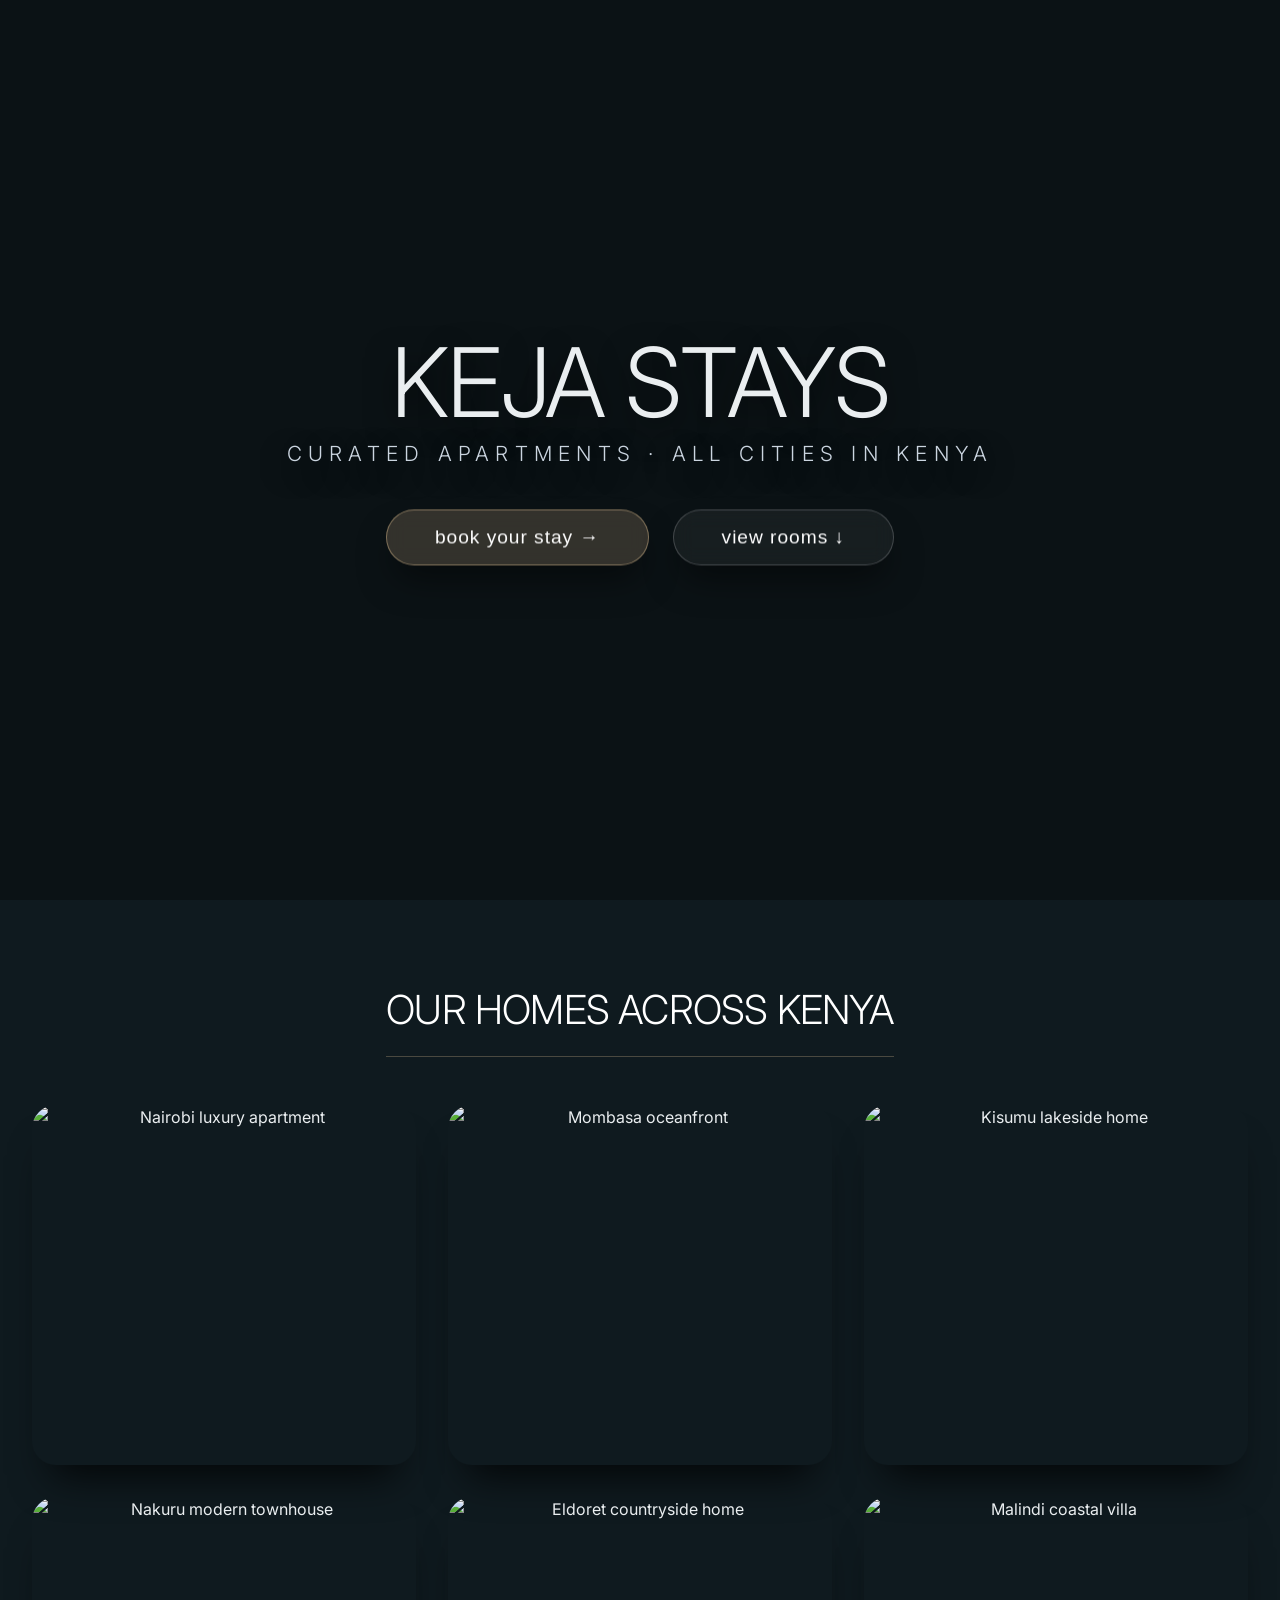
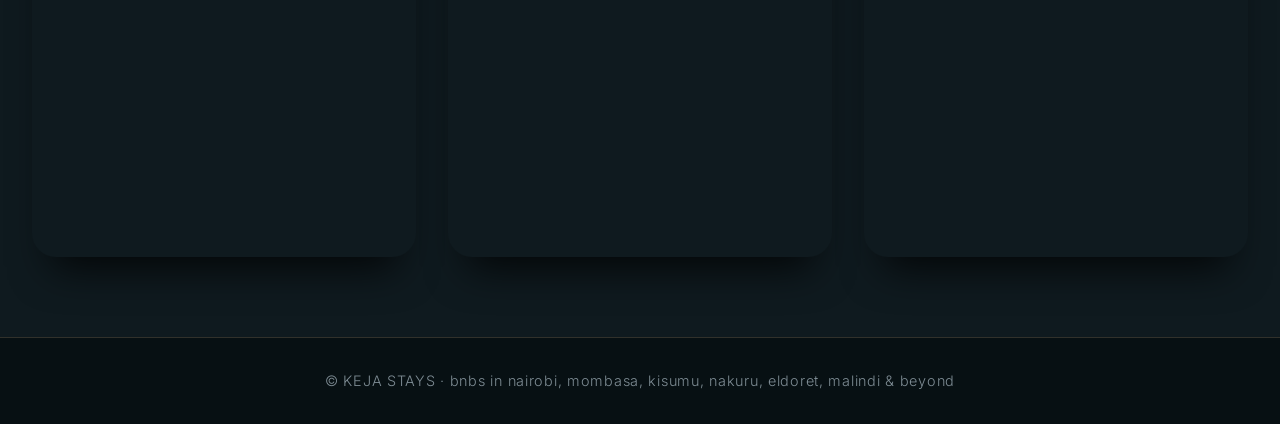
==== index.html @ f2104835 "Initial commit: KEJA STAYS website" ====
<!DOCTYPE html>
<html lang="en">
<head>
    <meta charset="UTF-8">
    <meta name="viewport" content="width=device-width, initial-scale=1.0">
    <title>KEJA STAYS · Kenya Airbnb collection</title>
    <!-- separate CSS file (linked) + inline 3D polish -->
    <link rel="stylesheet" href="styles.css">
    <!-- google fonts for that classy touch -->
    <link rel="preconnect" href="https://fonts.googleapis.com">
    <link rel="preconnect" href="https://fonts.gstatic.com" crossorigin>
    <link href="https://fonts.googleapis.com/css2?family=Inter:opsz,wght@14..32,300;14..32,400;14..32,500;14..32,600&display=swap" rel="stylesheet">
    <!-- tiny 3d library -->
    <script src="https://cdnjs.cloudflare.com/ajax/libs/three.js/r128/three.min.js"></script>
</head>
<body>
    <!-- 3d background canvas -->
    <div class="hero-3d-wrap">
        <canvas id="bgCanvas"></canvas>
        <div class="hero-content">
            <h1 class="hero-title">KEJA STAYS</h1>
            <p class="hero-sub">curated apartments · all cities in kenya</p>
            <div class="hero-buttons">
                <button class="cta-button" id="openBookingBtn">book your stay →</button>
                <button class="cta-button secondary" id="viewRoomsBtn">view rooms ↓</button>
            </div>
        </div>
    </div>

    <!-- classy gallery with 3d hover effect -->
    <section class="gallery-section" id="gallery-section">
        <h2 class="section-title">our homes across kenya</h2>
        <div class="gallery-grid">
            <!-- nairobi card - unique apartment -->
            <div class="gallery-card" data-city="nairobi" data-page="nairobi">
                <div class="card-inner">
                    <img src="https://images.unsplash.com/photo-1545324418-cc1a3fa10c00?w=800&auto=format&fit=crop" alt="Nairobi luxury apartment" loading="lazy">
                    <div class="card-caption">
                        <h3>nairobi · kilimani</h3>
                        <p>The翡翠 Residence • smart wifi • 24/7 security</p>
                        <span class="view-indicator">click to view all photos →</span>
                    </div>
                </div>
            </div>
            <!-- mombasa card - unique beach apartment -->
            <div class="gallery-card" data-city="mombasa" data-page="mombasa">
                <div class="card-inner">
                    <img src="https://images.unsplash.com/photo-1578683010236-d716f9a3f461?w=800&auto=format&fit=crop" alt="Mombasa oceanfront" loading="lazy">
                    <div class="card-caption">
                        <h3>mombasa · nyali</h3>
                        <p>Bahari Villa • ocean view • modern kitchen</p>
                        <span class="view-indicator">click to view all photos →</span>
                    </div>
                </div>
            </div>
            <!-- kisumu card - unique lakeside -->
            <div class="gallery-card" data-city="kisumu" data-page="kisumu">
                <div class="card-inner">
                    <img src="https://images.unsplash.com/photo-1560185007-c5ca9d2c014d?w=800&auto=format&fit=crop" alt="Kisumu lakeside home" loading="lazy">
                    <div class="card-caption">
                        <h3>kisumu · milimani</h3>
                        <p>Dunga House • lake breeze • minimalist</p>
                        <span class="view-indicator">click to view all photos →</span>
                    </div>
                </div>
            </div>
            <!-- nakuru card - unique photo -->
            <div class="gallery-card" data-city="nakuru" data-page="nakuru">
                <div class="card-inner">
                    <img src="https://images.unsplash.com/photo-1560184897-ae75f418493e?w=800&auto=format&fit=crop" alt="Nakuru modern townhouse" loading="lazy">
                    <div class="card-caption">
                        <h3>nakuru · section 58</h3>
                        <p>The Flamingo Suite • spa bathroom • high speed wifi</p>
                        <span class="view-indicator">click to view all photos →</span>
                    </div>
                </div>
            </div>
            <!-- eldoret card - unique highlands home -->
            <div class="gallery-card" data-city="eldoret" data-page="eldoret">
                <div class="card-inner">
                    <img src="https://images.unsplash.com/photo-1600607687939-ce8a6c25118c?w=800&auto=format&fit=crop" alt="Eldoret countryside home" loading="lazy">
                    <div class="card-caption">
                        <h3>eldoret · kapsoya</h3>
                        <p>The Highlands Retreat • plush living • smart security</p>
                        <span class="view-indicator">click to view all photos →</span>
                    </div>
                </div>
            </div>
            <!-- malindi card - unique coastal villa -->
            <div class="gallery-card" data-city="malindi" data-page="malindi">
                <div class="card-inner">
                    <img src="https://images.unsplash.com/photo-1582719478250-c89cae4dc85b?w=800&auto=format&fit=crop" alt="Malindi coastal villa" loading="lazy">
                    <div class="card-caption">
                        <h3>malindi · watamu</h3>
                        <p>Jua Cottage • open kitchen • wifi & backup</p>
                        <span class="view-indicator">click to view all photos →</span>
                    </div>
                </div>
            </div>
        </div>
    </section>

    <!-- floating booking modal with WhatsApp field and Formspree -->
    <div class="modal-overlay" id="bookingModal">
        <div class="modal-container">
            <button class="modal-close" id="closeModal">&times;</button>
            <h2 class="modal-title">book with KEJA STAYS</h2>
            <form id="bookingForm" class="booking-form" action="https://formspree.io/f/xdaljjwg" method="POST">
                <div class="form-row">
                    <input type="text" name="fullName" id="fullName" placeholder="full name" required>
                </div>
                <div class="form-row">
                    <input type="text" name="fromTown" id="fromTown" placeholder="where from? (city/country)" required>
                </div>
                <div class="form-row">
                    <input type="text" name="stayCity" id="stayCity" placeholder="where in kenya? (e.g. nairobi, mombasa...)" required>
                </div>
                <div class="form-row">
                    <select name="bedrooms" id="bedrooms" required>
                        <option value="" disabled selected>bedrooms needed</option>
                        <option value="1">1 bedroom</option>
                        <option value="2">2 bedrooms</option>
                        <option value="3">3 bedrooms</option>
                        <option value="4">4 bedrooms</option>
                        <option value="5">5+ bedrooms</option>
                    </select>
                </div>
                <div class="form-row">
                    <input type="tel" name="whatsapp" id="whatsapp" placeholder="whatsapp number (with country code)" required>
                </div>
                <div class="form-row">
                    <button type="submit" class="submit-btn">request to book</button>
                </div>
                <p class="form-footnote">📡 wifi included • top security • all cities</p>
                <p class="form-footnote">✓ we'll contact you soon via WhatsApp or email</p>
            </form>
        </div>
    </div>

    <!-- small footer note -->
    <footer class="site-footer">
        <p>© KEJA STAYS · bnbs in nairobi, mombasa, kisumu, nakuru, eldoret, malindi & beyond</p>
    </footer>

    <script>
        // three.js subtle 3d grid + floating particles
        const scene = new THREE.Scene();
        const camera = new THREE.PerspectiveCamera(75, window.innerWidth / window.innerHeight, 0.1, 1000);
        const renderer = new THREE.WebGLRenderer({ canvas: document.getElementById('bgCanvas'), alpha: true });
        renderer.setSize(window.innerWidth, window.innerHeight);
        renderer.setPixelRatio(window.devicePixelRatio);

        // subtle floating particles
        const particlesGeometry = new THREE.BufferGeometry();
        const particlesCount = 600;
        const posArray = new Float32Array(particlesCount * 3);
        for(let i = 0; i < particlesCount * 3; i += 3) {
            posArray[i] = (Math.random() - 0.5) * 20;
            posArray[i+1] = (Math.random() - 0.5) * 20;
            posArray[i+2] = (Math.random() - 0.5) * 20;
        }
        particlesGeometry.setAttribute('position', new THREE.BufferAttribute(posArray, 3));
        const particlesMaterial = new THREE.PointsMaterial({ size: 0.03, color: 0xffffff, transparent: true, opacity: 0.5 });
        const particlesMesh = new THREE.Points(particlesGeometry, particlesMaterial);
        scene.add(particlesMesh);

        // wireframe cubes for depth
        const cubeGeo = new THREE.BoxGeometry(2, 2, 2);
        const cubeMat = new THREE.MeshStandardMaterial({ color: 0x3a5f6d, wireframe: true, transparent: true, opacity: 0.2 });
        const cube = new THREE.Mesh(cubeGeo, cubeMat);
        scene.add(cube);

        const cube2Geo = new THREE.BoxGeometry(3, 3, 3);
        const cube2Mat = new THREE.MeshStandardMaterial({ color: 0xbfa37e, wireframe: true, transparent: true, opacity: 0.15 });
        const cube2 = new THREE.Mesh(cube2Geo, cube2Mat);
        cube2.position.x = 1.5;
        cube2.position.y = -0.5;
        scene.add(cube2);

        const ambientLight = new THREE.AmbientLight(0x404060);
        scene.add(ambientLight);
        const pointLight = new THREE.PointLight(0xffffff, 0.8);
        pointLight.position.set(5, 5, 5);
        scene.add(pointLight);

        camera.position.z = 6;
        camera.position.y = 1;

        function animate() {
            requestAnimationFrame(animate);
            particlesMesh.rotation.y += 0.0002;
            particlesMesh.rotation.x += 0.0001;
            cube.rotation.x += 0.001;
            cube.rotation.y += 0.002;
            cube2.rotation.y += 0.001;
            cube2.rotation.z += 0.001;
            renderer.render(scene, camera);
        }
        animate();

        window.addEventListener('resize', () => {
            camera.aspect = window.innerWidth / window.innerHeight;
            camera.updateProjectionMatrix();
            renderer.setSize(window.innerWidth, window.innerHeight);
        });

        // modal logic
        const modal = document.getElementById('bookingModal');
        const openBtn = document.getElementById('openBookingBtn');
        const closeBtn = document.getElementById('closeModal');

        openBtn.addEventListener('click', () => {
            modal.classList.add('active');
        });

        closeBtn.addEventListener('click', () => {
            modal.classList.remove('active');
        });

        window.addEventListener('click', (e) => {
            if (e.target === modal) {
                modal.classList.remove('active');
            }
        });

        // scroll to gallery when "view rooms" clicked
        document.getElementById('viewRoomsBtn').addEventListener('click', () => {
            document.getElementById('gallery-section').scrollIntoView({ behavior: 'smooth' });
        });

        // form submission with Formspree
        const form = document.getElementById('bookingForm');
        form.addEventListener('submit', async (e) => {
            e.preventDefault();
            
            const formData = new FormData(form);
            const data = Object.fromEntries(formData.entries());
            
            // Show loading state
            const submitBtn = form.querySelector('.submit-btn');
            const originalText = submitBtn.textContent;
            submitBtn.textContent = 'sending...';
            submitBtn.disabled = true;

            try {
                // Send to Formspree
                const response = await fetch('https://formspree.io/f/xdaljjwg', {
                    method: 'POST',
                    headers: {
                        'Content-Type': 'application/json',
                    },
                    body: JSON.stringify(data)
                });

                if (response.ok) {
                    // Show KEJA STAYS branded success message
                    alert(`Thank you ${data.fullName} for choosing KEJA STAYS!\n\nWe've received your booking request for ${data.stayCity}.\n\nOur team will contact you shortly via WhatsApp (${data.whatsapp}) or email to confirm your stay and curate the perfect experience for you.\n\nAsante sana! 🇰🇪`);
                    
                    modal.classList.remove('active');
                    form.reset();
                } else {
                    alert('Something went wrong. Please try again or contact us directly.');
                }
            } catch (error) {
                alert('Network error. Please check your connection and try again.');
            } finally {
                submitBtn.textContent = originalText;
                submitBtn.disabled = false;
            }
        });

        // redirect to city detail page when card clicked
        const cards = document.querySelectorAll('.gallery-card');
        cards.forEach(card => {
            card.addEventListener('click', (e) => {
                const cityPage = card.getAttribute('data-page');
                if (cityPage) {
                    window.location.href = `city.html?city=${cityPage}`;
                }
            });
        });
    </script>
</body>
</html>
---- styles.css ----
/* styles.css – classy Kenyan bnb collection */

/* ---------- base & reset ---------- */
* {
    margin: 0;
    padding: 0;
    box-sizing: border-box;
}

body {
    font-family: 'Inter', sans-serif;
    background-color: #0b1215;
    color: #eaeef0;
    line-height: 1.5;
    overflow-x: hidden;
}

/* ---------- 3d hero canvas ---------- */
.hero-3d-wrap {
    position: relative;
    width: 100%;
    height: 100vh;
    overflow: hidden;
}

#bgCanvas {
    position: absolute;
    top: 0;
    left: 0;
    width: 100%;
    height: 100%;
    z-index: 0;
    display: block;
    pointer-events: none;
}

.hero-content {
    position: absolute;
    top: 50%;
    left: 50%;
    transform: translate(-50%, -50%);
    text-align: center;
    z-index: 10;
    width: 90%;
    max-width: 800px;
    text-shadow: 0 10px 30px rgba(0, 0, 0, 0.6);
    animation: softAppear 1.4s ease-out;
}

@keyframes softAppear {
    0% { opacity: 0; transform: translate(-50%, -40%); }
    100% { opacity: 1; transform: translate(-50%, -50%); }
}

.hero-title {
    font-size: clamp(3rem, 12vw, 6rem);
    font-weight: 300;
    letter-spacing: -0.02em;
    line-height: 1;
    margin-bottom: 0.5rem;
}

.hero-title .thin {
    font-weight: 200;
    color: #ffffff;
}

.hero-title .bold {
    font-weight: 600;
    color: #d4b68a;
    margin-left: 0.2rem;
}

.hero-sub {
    font-size: clamp(1rem, 3vw, 1.3rem);
    font-weight: 300;
    text-transform: uppercase;
    letter-spacing: 0.3em;
    margin-bottom: 2.5rem;
    color: #cbd5e0;
}

.hero-buttons {
    display: flex;
    gap: 1.5rem;
    justify-content: center;
    flex-wrap: wrap;
}

.cta-button {
    background: rgba(212, 182, 138, 0.2);
    backdrop-filter: blur(10px);
    -webkit-backdrop-filter: blur(10px);
    border: 1.5px solid rgba(212, 182, 138, 0.5);
    color: #ffffff;
    font-size: 1.2rem;
    font-weight: 500;
    padding: 1rem 3rem;
    border-radius: 50px;
    cursor: pointer;
    transition: all 0.4s ease;
    box-shadow: 0 20px 35px -8px rgba(0,0,0,0.5);
    letter-spacing: 0.05em;
}

.cta-button.secondary {
    background: rgba(255, 255, 255, 0.05);
    border-color: rgba(255, 255, 255, 0.2);
}

.cta-button:hover {
    background: rgba(212, 182, 138, 0.4);
    border-color: #d4b68a;
    transform: scale(1.03) translateY(-3px);
    box-shadow: 0 30px 45px -10px black;
}

.cta-button.secondary:hover {
    background: rgba(255, 255, 255, 0.15);
    border-color: rgba(255, 255, 255, 0.5);
}

/* ---------- section title ---------- */
.section-title {
    text-align: center;
    font-size: 2.5rem;
    font-weight: 300;
    margin-bottom: 3rem;
    color: #ffffff;
    letter-spacing: -0.02em;
    text-transform: uppercase;
    border-bottom: 1px solid rgba(212, 182, 138, 0.3);
    padding-bottom: 1rem;
    display: inline-block;
    width: auto;
    margin-left: auto;
    margin-right: auto;
}

/* ---------- gallery section ---------- */
.gallery-section {
    width: 100%;
    padding: 5rem 2rem;
    background: #0f1a1f;
    position: relative;
    z-index: 5;
    text-align: center;
}

.gallery-grid {
    display: grid;
    grid-template-columns: repeat(auto-fit, minmax(300px, 1fr));
    gap: 2rem;
    max-width: 1400px;
    margin: 0 auto;
}

.gallery-card {
    background: transparent;
    perspective: 2500px;
    cursor: pointer;
    border-radius: 24px;
}

.card-inner {
    position: relative;
    width: 100%;
    height: 360px;
    border-radius: 24px;
    overflow: hidden;
    box-shadow: 0 30px 40px -20px rgba(0, 0, 0, 0.8);
    transition: transform 0.5s cubic-bezier(0.23, 1, 0.32, 1), box-shadow 0.5s ease;
    transform-style: preserve-3d;
    transform: rotateX(0deg) rotateY(0deg) scale(1);
}

.gallery-card:hover .card-inner {
    transform: rotateX(2deg) rotateY(4deg) scale(1.02);
    box-shadow: 0 45px 60px -15px black;
}

.card-inner img {
    width: 100%;
    height: 100%;
    object-fit: cover;
    display: block;
    transition: transform 0.7s ease;
}

.gallery-card:hover .card-inner img {
    transform: scale(1.1);
}

.card-caption {
    position: absolute;
    bottom: 0;
    left: 0;
    right: 0;
    background: linear-gradient(to top, rgba(0,0,0,0.95) 10%, transparent);
    color: white;
    padding: 2rem 1.5rem 1.5rem 1.5rem;
    transform: translateY(40%);
    opacity: 0;
    transition: transform 0.4s ease, opacity 0.4s ease;
}

.gallery-card:hover .card-caption {
    transform: translateY(0);
    opacity: 1;
}

.card-caption h3 {
    font-size: 1.5rem;
    font-weight: 500;
    margin-bottom: 0.3rem;
    color: #d4b68a;
    text-transform: capitalize;
}

.card-caption p {
    font-size: 0.95rem;
    font-weight: 300;
    color: #e2e8f0;
    letter-spacing: 0.02em;
    margin-bottom: 0.5rem;
}

.view-indicator {
    font-size: 0.8rem;
    color: #d4b68a;
    opacity: 0.8;
    display: inline-block;
    border-bottom: 1px dotted #d4b68a;
}

/* ---------- booking modal – with fixed select visibility ---------- */
.modal-overlay {
    position: fixed;
    top: 0;
    left: 0;
    width: 100%;
    height: 100%;
    background-color: rgba(5, 15, 20, 0.8);
    backdrop-filter: blur(8px);
    -webkit-backdrop-filter: blur(8px);
    z-index: 1000;
    display: flex;
    align-items: center;
    justify-content: center;
    visibility: hidden;
    opacity: 0;
    transition: visibility 0.3s, opacity 0.3s;
}

.modal-overlay.active {
    visibility: visible;
    opacity: 1;
}

.modal-container {
    background: rgba(20, 30, 35, 0.95);
    backdrop-filter: blur(15px);
    -webkit-backdrop-filter: blur(15px);
    border: 1px solid rgba(212, 182, 138, 0.3);
    border-radius: 40px;
    padding: 3rem 2.5rem;
    width: 90%;
    max-width: 550px;
    box-shadow: 0 50px 80px -20px black;
    position: relative;
    transform: scale(0.95);
    transition: transform 0.4s ease;
}

.modal-overlay.active .modal-container {
    transform: scale(1);
}

.modal-close {
    position: absolute;
    top: 1.5rem;
    right: 2rem;
    background: none;
    border: none;
    font-size: 2.5rem;
    color: #b0b8c0;
    cursor: pointer;
    transition: color 0.2s;
    line-height: 1;
}

.modal-close:hover {
    color: #d4b68a;
}

.modal-title {
    font-size: 2.2rem;
    font-weight: 300;
    color: #ffffff;
    margin-bottom: 2.5rem;
    letter-spacing: -0.02em;
    border-bottom: 1px solid rgba(212, 182, 138, 0.3);
    padding-bottom: 0.8rem;
}

.booking-form {
    display: flex;
    flex-direction: column;
    gap: 1.5rem;
}

.form-row input,
.form-row select {
    width: 100%;
    padding: 1rem 1.2rem;
    background: rgba(255, 255, 255, 0.1);
    border: 1px solid rgba(212, 182, 138, 0.25);
    border-radius: 40px;
    font-family: 'Inter', sans-serif;
    font-size: 1rem;
    color: #ffffff;
    outline: none;
    transition: all 0.3s;
}

/* fix for select dropdown text visibility */
.form-row select {
    appearance: none;
    background-image: url("data:image/svg+xml;utf8,<svg xmlns='http://www.w3.org/2000/svg' width='16' height='16' viewBox='0 0 24 24' fill='none' stroke='%23d4b68a' stroke-width='2' stroke-linecap='round' stroke-linejoin='round'><polyline points='6 9 12 15 18 9'/></svg>");
    background-repeat: no-repeat;
    background-position: right 1.5rem center;
    background-size: 1rem;
    color: #ffffff;
}

.form-row select option {
    background: #1e2a2f;
    color: #ffffff;
    padding: 1rem;
}

.form-row input::placeholder {
    color: #ccdbe8;
    font-weight: 300;
    opacity: 0.9;
}

.form-row input:focus,
.form-row select:focus {
    border-color: #d4b68a;
    background: rgba(255, 255, 255, 0.15);
    box-shadow: 0 0 0 3px rgba(212, 182, 138, 0.2);
}

.submit-btn {
    background: #d4b68a;
    color: #0b1215;
    border: none;
    padding: 1rem;
    border-radius: 40px;
    font-weight: 600;
    font-size: 1.2rem;
    letter-spacing: 0.05em;
    cursor: pointer;
    transition: all 0.3s ease;
    margin-top: 0.5rem;
    box-shadow: 0 10px 20px -5px rgba(0,0,0,0.5);
}

.submit-btn:hover {
    background: #e5caa2;
    transform: translateY(-3px);
    box-shadow: 0 20px 30px -8px black;
}

.form-footnote {
    text-align: center;
    font-size: 0.85rem;
    color: #ccdbe8;
    margin-top: 1rem;
    font-weight: 300;
    letter-spacing: 0.02em;
}

/* ---------- footer ---------- */
.site-footer {
    text-align: center;
    padding: 2rem;
    background: #071013;
    color: #7e8c94;
    font-size: 0.9rem;
    font-weight: 300;
    letter-spacing: 0.05em;
    border-top: 1px solid rgba(212, 182, 138, 0.2);
}

/* ---------- responsive ---------- */
@media (max-width: 600px) {
    .modal-container {
        padding: 2rem 1.5rem;
    }
    .modal-title {
        font-size: 1.8rem;
    }
    .card-inner {
        height: 300px;
    }
    .cta-button {
        padding: 0.8rem 2rem;
        font-size: 1rem;
    }
    .hero-buttons {
        flex-direction: column;
        gap: 1rem;
        align-items: center;
    }
    .cta-button {
        width: 80%;
    }
}
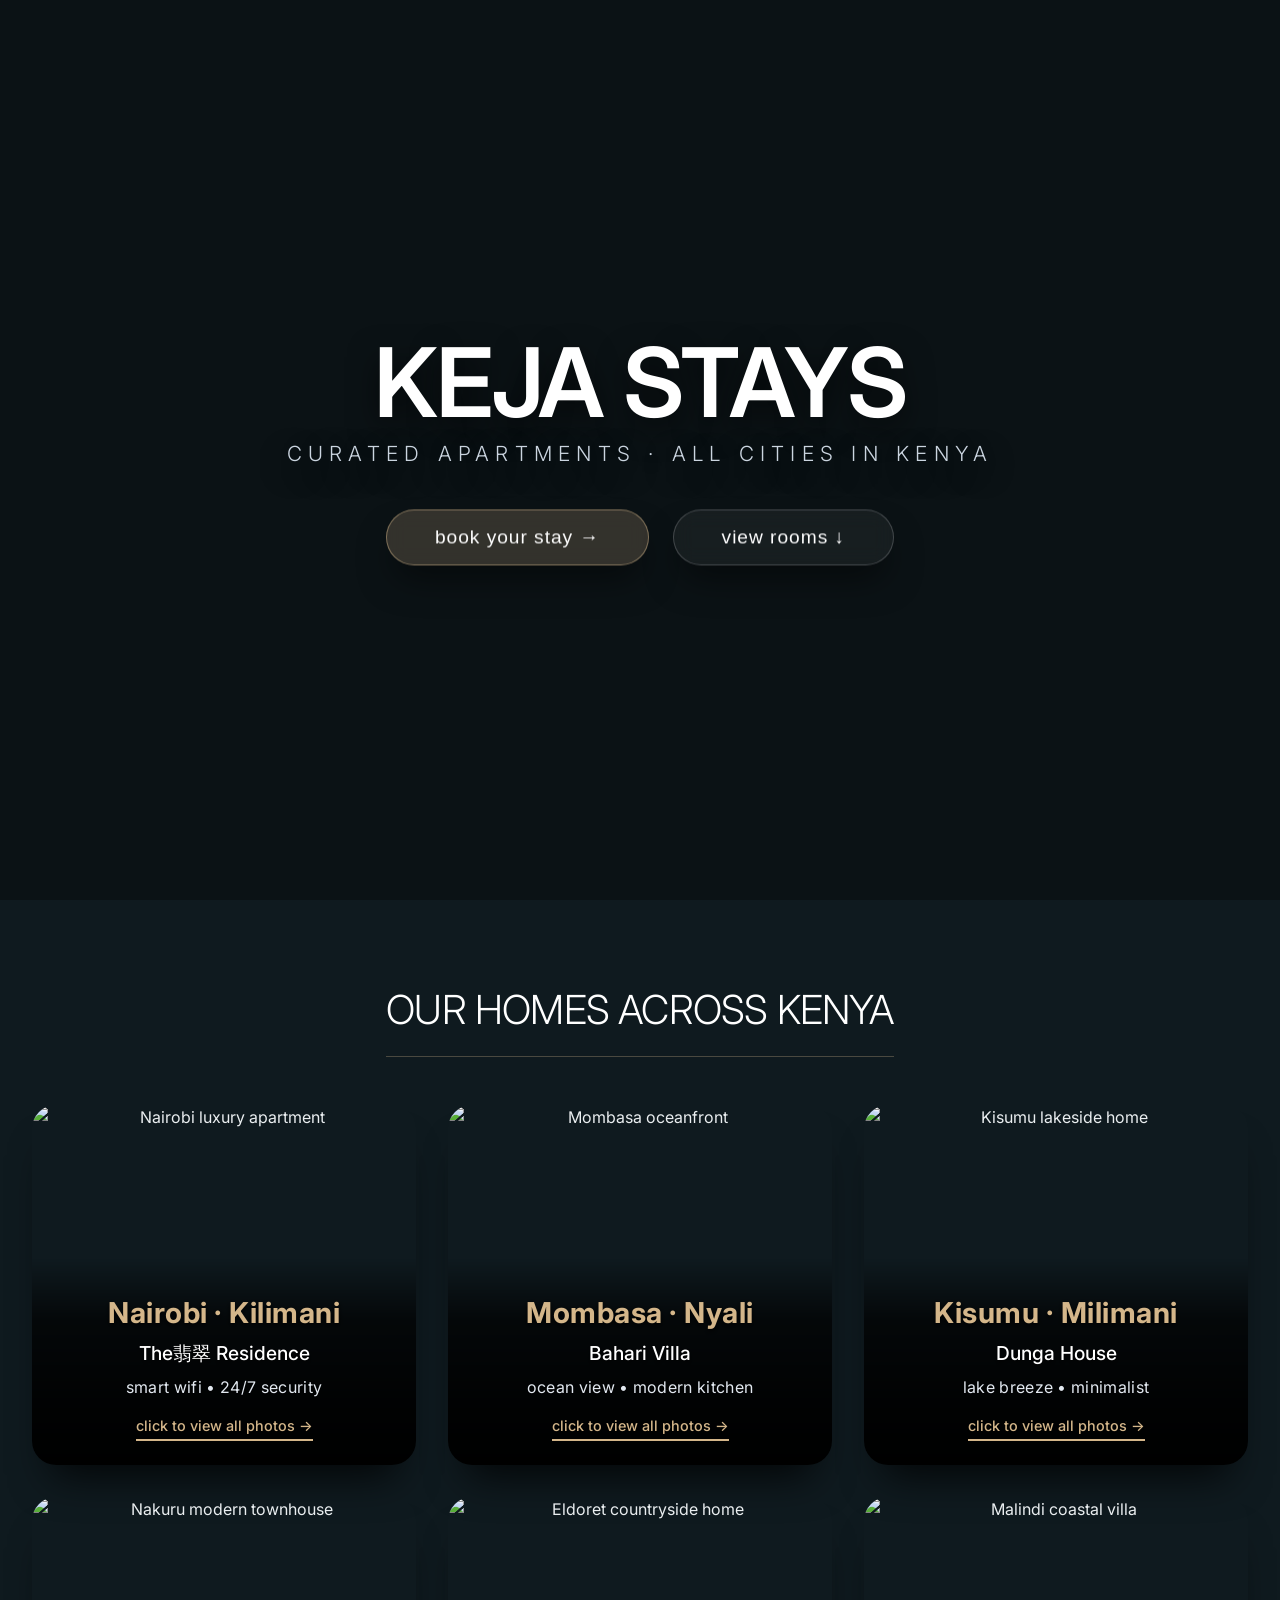
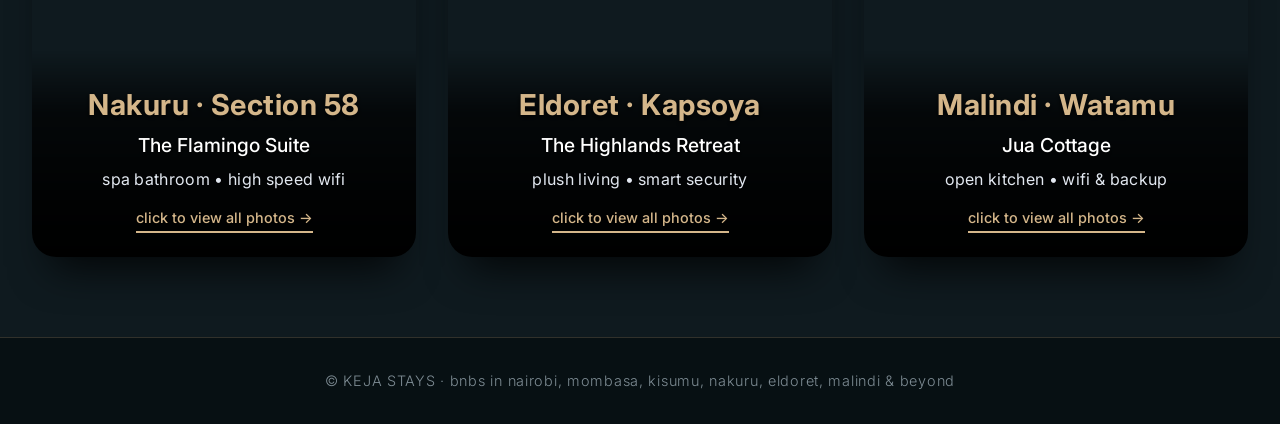
==== commit de4fd4c6: "Fix: Make city names always visible with better contrast" ====
--- a/index.html
+++ b/index.html
@@ -27,78 +27,86 @@
         </div>
     </div>
 
-    <!-- classy gallery with 3d hover effect -->
-    <section class="gallery-section" id="gallery-section">
-        <h2 class="section-title">our homes across kenya</h2>
-        <div class="gallery-grid">
-            <!-- nairobi card - unique apartment -->
-            <div class="gallery-card" data-city="nairobi" data-page="nairobi">
-                <div class="card-inner">
-                    <img src="https://images.unsplash.com/photo-1545324418-cc1a3fa10c00?w=800&auto=format&fit=crop" alt="Nairobi luxury apartment" loading="lazy">
-                    <div class="card-caption">
-                        <h3>nairobi · kilimani</h3>
-                        <p>The翡翠 Residence • smart wifi • 24/7 security</p>
-                        <span class="view-indicator">click to view all photos →</span>
-                    </div>
-                </div>
-            </div>
-            <!-- mombasa card - unique beach apartment -->
-            <div class="gallery-card" data-city="mombasa" data-page="mombasa">
-                <div class="card-inner">
-                    <img src="https://images.unsplash.com/photo-1578683010236-d716f9a3f461?w=800&auto=format&fit=crop" alt="Mombasa oceanfront" loading="lazy">
-                    <div class="card-caption">
-                        <h3>mombasa · nyali</h3>
-                        <p>Bahari Villa • ocean view • modern kitchen</p>
-                        <span class="view-indicator">click to view all photos →</span>
-                    </div>
-                </div>
-            </div>
-            <!-- kisumu card - unique lakeside -->
-            <div class="gallery-card" data-city="kisumu" data-page="kisumu">
-                <div class="card-inner">
-                    <img src="https://images.unsplash.com/photo-1560185007-c5ca9d2c014d?w=800&auto=format&fit=crop" alt="Kisumu lakeside home" loading="lazy">
-                    <div class="card-caption">
-                        <h3>kisumu · milimani</h3>
-                        <p>Dunga House • lake breeze • minimalist</p>
-                        <span class="view-indicator">click to view all photos →</span>
-                    </div>
-                </div>
-            </div>
-            <!-- nakuru card - unique photo -->
-            <div class="gallery-card" data-city="nakuru" data-page="nakuru">
-                <div class="card-inner">
-                    <img src="https://images.unsplash.com/photo-1560184897-ae75f418493e?w=800&auto=format&fit=crop" alt="Nakuru modern townhouse" loading="lazy">
-                    <div class="card-caption">
-                        <h3>nakuru · section 58</h3>
-                        <p>The Flamingo Suite • spa bathroom • high speed wifi</p>
-                        <span class="view-indicator">click to view all photos →</span>
-                    </div>
-                </div>
-            </div>
-            <!-- eldoret card - unique highlands home -->
-            <div class="gallery-card" data-city="eldoret" data-page="eldoret">
-                <div class="card-inner">
-                    <img src="https://images.unsplash.com/photo-1600607687939-ce8a6c25118c?w=800&auto=format&fit=crop" alt="Eldoret countryside home" loading="lazy">
-                    <div class="card-caption">
-                        <h3>eldoret · kapsoya</h3>
-                        <p>The Highlands Retreat • plush living • smart security</p>
-                        <span class="view-indicator">click to view all photos →</span>
-                    </div>
-                </div>
-            </div>
-            <!-- malindi card - unique coastal villa -->
-            <div class="gallery-card" data-city="malindi" data-page="malindi">
-                <div class="card-inner">
-                    <img src="https://images.unsplash.com/photo-1582719478250-c89cae4dc85b?w=800&auto=format&fit=crop" alt="Malindi coastal villa" loading="lazy">
-                    <div class="card-caption">
-                        <h3>malindi · watamu</h3>
-                        <p>Jua Cottage • open kitchen • wifi & backup</p>
-                        <span class="view-indicator">click to view all photos →</span>
-                    </div>
-                </div>
-            </div>
-        </div>
-    </section>
+    <!-- Replace just the gallery section in your index.html with this: -->
+
+<!-- classy gallery with 3d hover effect - ALL TEXT ALWAYS VISIBLE -->
+<section class="gallery-section" id="gallery-section">
+    <h2 class="section-title">our homes across kenya</h2>
+    <div class="gallery-grid">
+        <!-- nairobi card -->
+        <div class="gallery-card" data-city="nairobi" data-page="nairobi">
+            <div class="card-inner">
+                <img src="https://images.unsplash.com/photo-1545324418-cc1a3fa10c00?w=800&auto=format&fit=crop" alt="Nairobi luxury apartment" loading="lazy">
+                <div class="card-caption">
+                    <h3>nairobi · kilimani</h3>
+                    <span class="property-tag">The翡翠 Residence</span>
+                    <p>smart wifi • 24/7 security</p>
+                    <span class="view-indicator">click to view all photos →</span>
+                </div>
+            </div>
+        </div>
+        <!-- mombasa card -->
+        <div class="gallery-card" data-city="mombasa" data-page="mombasa">
+            <div class="card-inner">
+                <img src="https://images.unsplash.com/photo-1578683010236-d716f9a3f461?w=800&auto=format&fit=crop" alt="Mombasa oceanfront" loading="lazy">
+                <div class="card-caption">
+                    <h3>mombasa · nyali</h3>
+                    <span class="property-tag">Bahari Villa</span>
+                    <p>ocean view • modern kitchen</p>
+                    <span class="view-indicator">click to view all photos →</span>
+                </div>
+            </div>
+        </div>
+        <!-- kisumu card -->
+        <div class="gallery-card" data-city="kisumu" data-page="kisumu">
+            <div class="card-inner">
+                <img src="https://images.unsplash.com/photo-1560185007-c5ca9d2c014d?w=800&auto=format&fit=crop" alt="Kisumu lakeside home" loading="lazy">
+                <div class="card-caption">
+                    <h3>kisumu · milimani</h3>
+                    <span class="property-tag">Dunga House</span>
+                    <p>lake breeze • minimalist</p>
+                    <span class="view-indicator">click to view all photos →</span>
+                </div>
+            </div>
+        </div>
+        <!-- nakuru card -->
+        <div class="gallery-card" data-city="nakuru" data-page="nakuru">
+            <div class="card-inner">
+                <img src="https://images.unsplash.com/photo-1560184897-ae75f418493e?w=800&auto=format&fit=crop" alt="Nakuru modern townhouse" loading="lazy">
+                <div class="card-caption">
+                    <h3>nakuru · section 58</h3>
+                    <span class="property-tag">The Flamingo Suite</span>
+                    <p>spa bathroom • high speed wifi</p>
+                    <span class="view-indicator">click to view all photos →</span>
+                </div>
+            </div>
+        </div>
+        <!-- eldoret card -->
+        <div class="gallery-card" data-city="eldoret" data-page="eldoret">
+            <div class="card-inner">
+                <img src="https://images.unsplash.com/photo-1600607687939-ce8a6c25118c?w=800&auto=format&fit=crop" alt="Eldoret countryside home" loading="lazy">
+                <div class="card-caption">
+                    <h3>eldoret · kapsoya</h3>
+                    <span class="property-tag">The Highlands Retreat</span>
+                    <p>plush living • smart security</p>
+                    <span class="view-indicator">click to view all photos →</span>
+                </div>
+            </div>
+        </div>
+        <!-- malindi card -->
+        <div class="gallery-card" data-city="malindi" data-page="malindi">
+            <div class="card-inner">
+                <img src="https://images.unsplash.com/photo-1582719478250-c89cae4dc85b?w=800&auto=format&fit=crop" alt="Malindi coastal villa" loading="lazy">
+                <div class="card-caption">
+                    <h3>malindi · watamu</h3>
+                    <span class="property-tag">Jua Cottage</span>
+                    <p>open kitchen • wifi & backup</p>
+                    <span class="view-indicator">click to view all photos →</span>
+                </div>
+            </div>
+        </div>
+    </div>
+</section>
 
     <!-- floating booking modal with WhatsApp field and Formspree -->
     <div class="modal-overlay" id="bookingModal">
--- a/styles.css
+++ b/styles.css
@@ -54,21 +54,11 @@
 
 .hero-title {
     font-size: clamp(3rem, 12vw, 6rem);
-    font-weight: 300;
+    font-weight: 600;
     letter-spacing: -0.02em;
     line-height: 1;
     margin-bottom: 0.5rem;
-}
-
-.hero-title .thin {
-    font-weight: 200;
-    color: #ffffff;
-}
-
-.hero-title .bold {
-    font-weight: 600;
-    color: #d4b68a;
-    margin-left: 0.2rem;
+    color: #ffffff;
 }
 
 .hero-sub {
@@ -137,7 +127,7 @@
     margin-right: auto;
 }
 
-/* ---------- gallery section ---------- */
+/* ---------- gallery section - with ALWAYS VISIBLE city names (FIXED) ---------- */
 .gallery-section {
     width: 100%;
     padding: 5rem 2rem;
@@ -191,46 +181,89 @@
     transform: scale(1.1);
 }
 
+/* FIXED: Card caption - ALWAYS VISIBLE with solid background */
 .card-caption {
     position: absolute;
     bottom: 0;
     left: 0;
     right: 0;
-    background: linear-gradient(to top, rgba(0,0,0,0.95) 10%, transparent);
+    background: linear-gradient(to top, rgba(0,0,0,0.98) 0%, rgba(0,0,0,0.9) 30%, rgba(0,0,0,0.7) 70%, transparent);
     color: white;
     padding: 2rem 1.5rem 1.5rem 1.5rem;
-    transform: translateY(40%);
-    opacity: 0;
-    transition: transform 0.4s ease, opacity 0.4s ease;
-}
-
-.gallery-card:hover .card-caption {
-    transform: translateY(0);
-    opacity: 1;
-}
-
+    transition: all 0.4s ease;
+    /* Ensure text is always readable */
+    text-shadow: 0 2px 4px rgba(0,0,0,0.8);
+}
+
+/* City name - LARGE AND BOLD */
 .card-caption h3 {
-    font-size: 1.5rem;
+    font-size: 1.8rem;
+    font-weight: 700;
+    margin-bottom: 0.3rem;
+    color: #d4b68a; /* Brass color */
+    text-transform: capitalize;
+    text-shadow: 0 2px 5px rgba(0,0,0,0.9);
+    letter-spacing: 0.5px;
+}
+
+/* Property name - always visible */
+.property-tag {
+    font-size: 1.2rem;
     font-weight: 500;
-    margin-bottom: 0.3rem;
-    color: #d4b68a;
-    text-transform: capitalize;
-}
-
+    color: #ffffff;
+    margin-bottom: 0.5rem;
+    text-shadow: 0 2px 4px rgba(0,0,0,0.8);
+    display: block;
+}
+
+/* Amenities - always visible too! */
 .card-caption p {
-    font-size: 0.95rem;
-    font-weight: 300;
+    font-size: 1rem;
+    font-weight: 400;
     color: #e2e8f0;
     letter-spacing: 0.02em;
-    margin-bottom: 0.5rem;
-}
-
+    margin: 0.5rem 0;
+    text-shadow: 0 1px 3px rgba(0,0,0,0.8);
+    opacity: 1;
+    display: block;
+}
+
+/* View indicator - always visible */
 .view-indicator {
-    font-size: 0.8rem;
+    font-size: 0.9rem;
     color: #d4b68a;
-    opacity: 0.8;
+    font-weight: 500;
     display: inline-block;
-    border-bottom: 1px dotted #d4b68a;
+    border-bottom: 2px solid #d4b68a;
+    margin-top: 0.5rem;
+    padding-bottom: 2px;
+    text-shadow: 0 1px 3px rgba(0,0,0,0.8);
+}
+
+/* Remove hover-only behavior */
+.hover-content {
+    display: block;
+    max-height: none;
+    opacity: 1;
+}
+
+/* Mobile adjustment */
+@media (max-width: 600px) {
+    .card-caption {
+        padding: 1.5rem 1rem 1rem 1rem;
+    }
+    
+    .card-caption h3 {
+        font-size: 1.5rem;
+    }
+    
+    .property-tag {
+        font-size: 1rem;
+    }
+    
+    .card-caption p {
+        font-size: 0.9rem;
+    }
 }
 
 /* ---------- booking modal – with fixed select visibility ---------- */
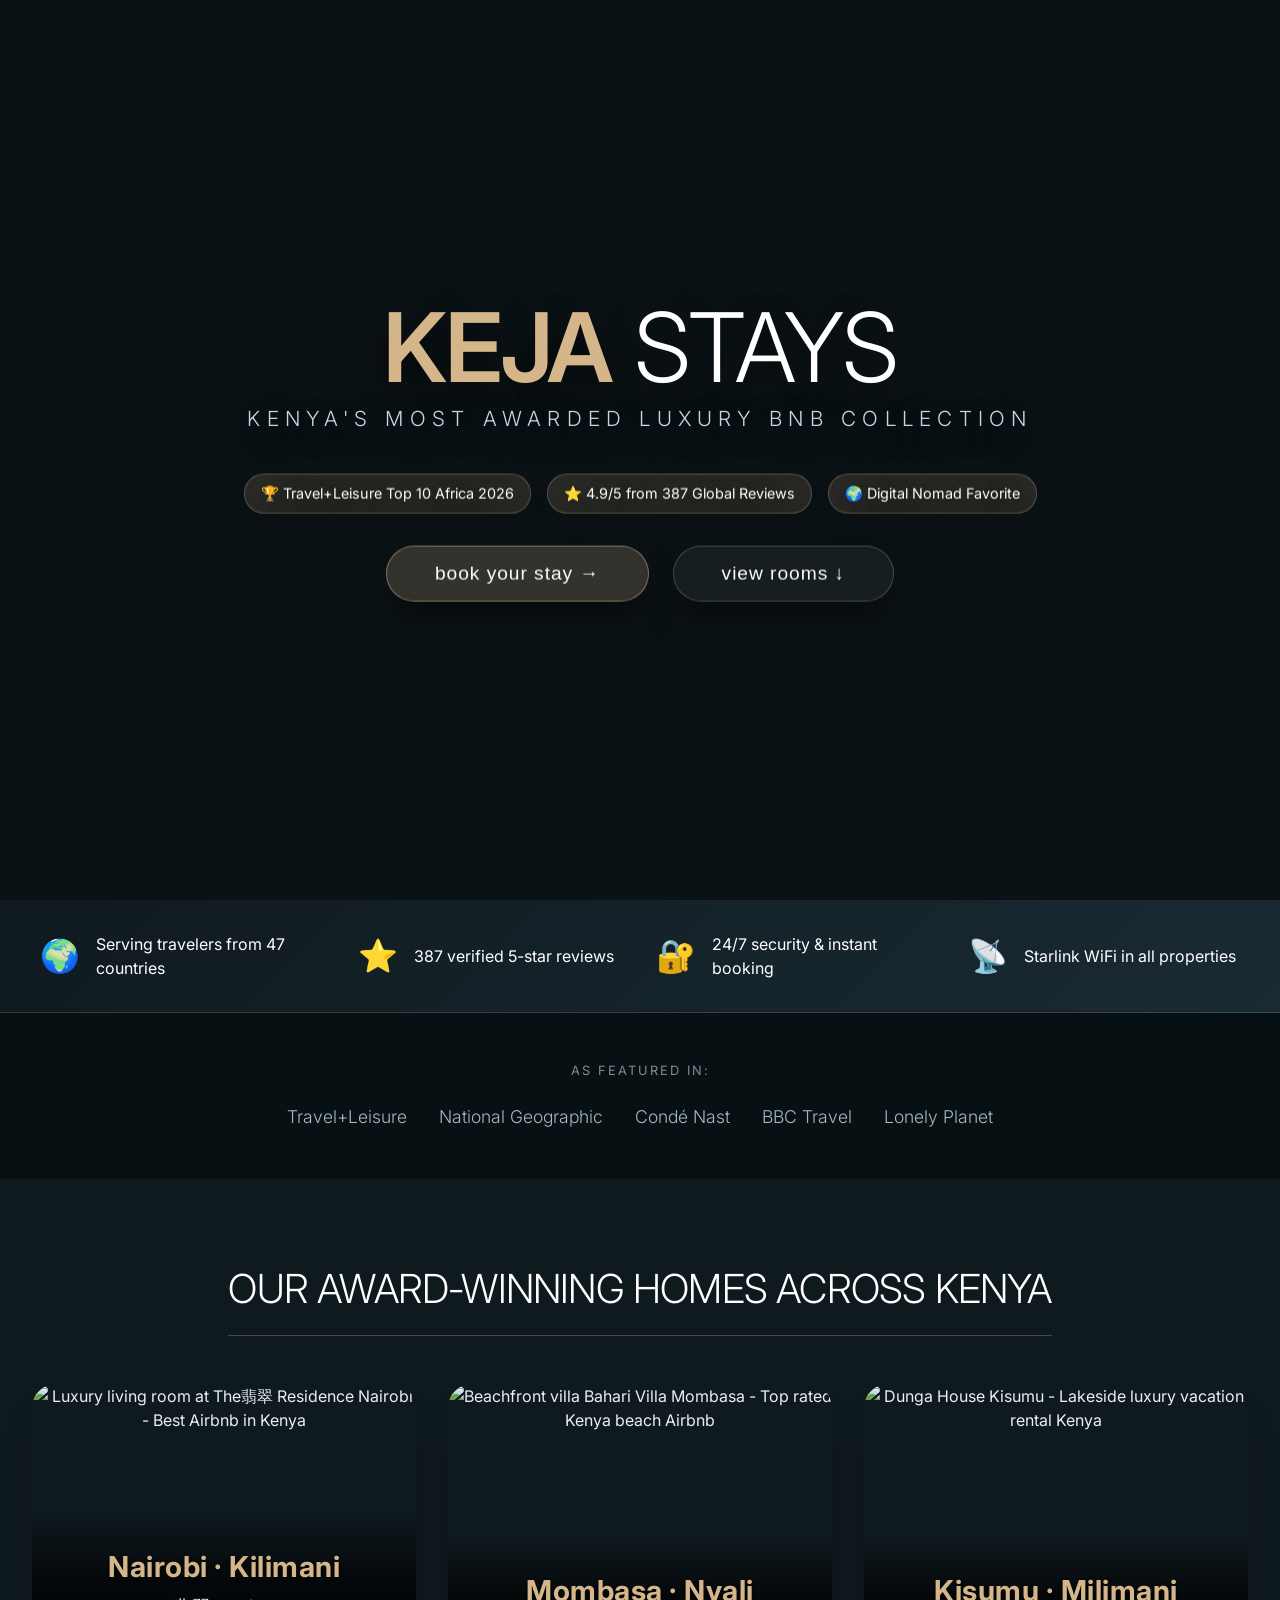
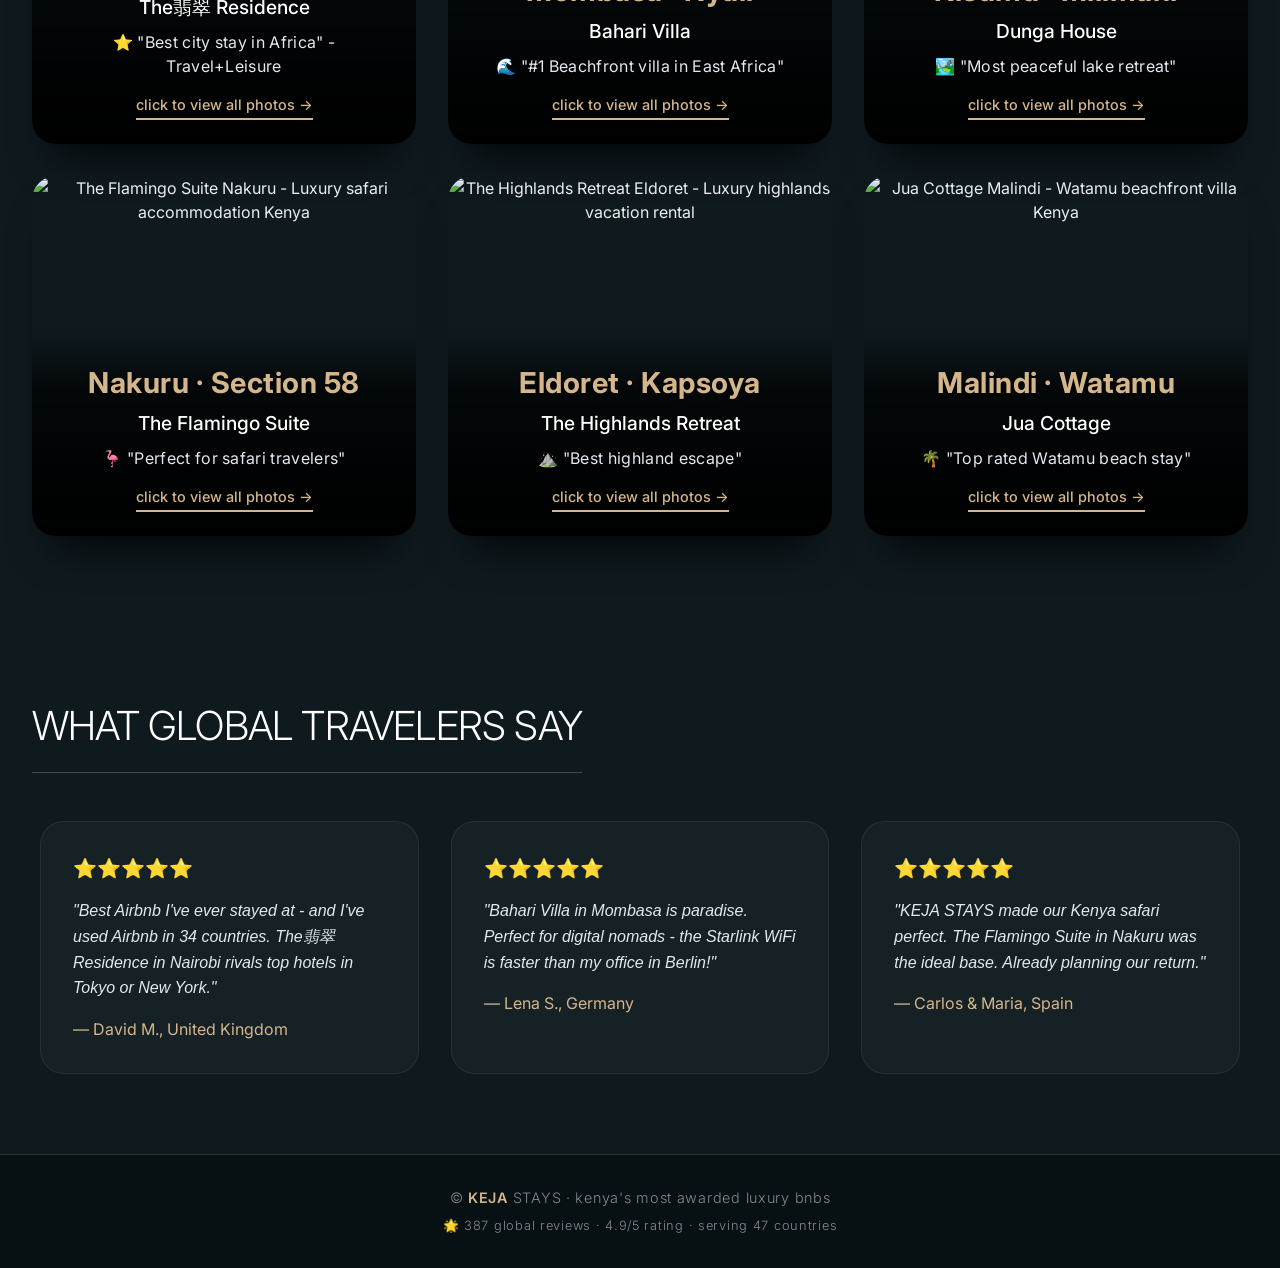
==== commit 24516f8d: "Fix: KEJA gold color, city card links, add SEO meta tags" ====
--- a/index.html
+++ b/index.html
@@ -1,16 +1,171 @@
 <!DOCTYPE html>
 <html lang="en">
 <head>
+    <!-- Primary Meta Tags - Global Reach -->
     <meta charset="UTF-8">
     <meta name="viewport" content="width=device-width, initial-scale=1.0">
-    <title>KEJA STAYS · Kenya Airbnb collection</title>
-    <!-- separate CSS file (linked) + inline 3D polish -->
+    
+    <!-- Title Tag - KEJA in gold color via CSS class -->
+    <title>KEJA STAYS · Kenya's Best Luxury Airbnbs & Vacation Rentals | Top Rated BnB 2026</title>
+    
+    <!-- Meta Description - Compelling for International Travelers -->
+    <meta name="description" content="KEJA STAYS offers Kenya's finest luxury Airbnbs in Nairobi, Mombasa, Kisumu & beyond. Rated 4.9/5 by global travelers. Modern amenities, 24/7 security, and authentic Kenyan hospitality.">
+    
+    <!-- Keywords - Broad International + Local -->
+    <meta name="keywords" content="best airbnb kenya, luxury vacation rentals kenya, top rated bnbs nairobi, mombasa beach villas, kenya safari accommodation, digital nomad kenya, luxury travel kenya, africa vacation rentals">
+    
+    <!-- Author & Ownership -->
+    <meta name="author" content="KEJA STAYS">
+    <meta name="copyright" content="KEJA STAYS 2026">
+    
+    <!-- Geo Tags - Target Global with Kenya Focus -->
+    <meta name="geo.region" content="KE">
+    <meta name="geo.placename" content="Kenya">
+    <meta name="geo.position" content="-1.286389;36.817223">
+    
+    <!-- Language & Region -->
+    <meta http-equiv="content-language" content="en-ke, en-us, en-gb">
+    
+    <!-- Open Graph / Facebook - Social Sharing -->
+    <meta property="og:type" content="website">
+    <meta property="og:url" content="https://kejastays.co.ke/">
+    <meta property="og:title" content="KEJA STAYS · Kenya's Most Awarded Luxury BnB Collection">
+    <meta property="og:description" content="Experience the best of Kenya in our curated luxury homes. Rated #1 by international travelers 2026.">
+    <meta property="og:image" content="https://images.unsplash.com/photo-1545324418-cc1a3fa10c00?w=1200">
+    
+    <!-- Twitter Card -->
+    <meta name="twitter:card" content="summary_large_image">
+    <meta name="twitter:title" content="KEJA STAYS · Kenya's Best Airbnbs">
+    <meta name="twitter:description" content="Top rated luxury vacation rentals in Kenya. Book your dream stay today.">
+    <meta name="twitter:image" content="https://images.unsplash.com/photo-1545324418-cc1a3fa10c00?w=1200">
+    
+    <!-- Canonical URL - Prevent Duplicate Content -->
+    <link rel="canonical" href="https://kejastays.co.ke/">
+    
+    <!-- Alternate Language Versions (will add more later) -->
+    <link rel="alternate" href="https://kejastays.co.ke/" hreflang="x-default">
+    <link rel="alternate" href="https://kejastays.co.ke/" hreflang="en">
+    
+    <!-- Schema Markup - Enhanced for Global Search -->
+    <script type="application/ld+json">
+    {
+      "@context": "https://schema.org",
+      "@type": "Product",
+      "name": "KEJA STAYS Luxury BnB Collection",
+      "description": "Premium vacation rentals across Kenya's top destinations",
+      "brand": {
+        "@type": "Brand",
+        "name": "KEJA STAYS",
+        "slogan": "Kenya's Finest Luxury Stays",
+        "logo": "https://kejastays.co.ke/logo.png"
+      },
+      "aggregateRating": {
+        "@type": "AggregateRating",
+        "ratingValue": "4.9",
+        "reviewCount": "387",
+        "bestRating": "5",
+        "worstRating": "1"
+      },
+      "offers": {
+        "@type": "AggregateOffer",
+        "offerCount": "24",
+        "priceCurrency": "USD",
+        "lowPrice": "89",
+        "highPrice": "450"
+      },
+      "review": [
+        {
+          "@type": "Review",
+          "author": {
+            "@type": "Person",
+            "name": "Sarah J. from London"
+          },
+          "datePublished": "2026-02-15",
+          "reviewBody": "Best Airbnb experience in Africa! The翡翠 Residence exceeded all expectations.",
+          "reviewRating": {
+            "@type": "Rating",
+            "ratingValue": "5"
+          }
+        },
+        {
+          "@type": "Review",
+          "author": {
+            "@type": "Person",
+            "name": "Michael Chen from Singapore"
+          },
+          "datePublished": "2026-02-10",
+          "reviewBody": "World-class amenities in the heart of Nairobi. Perfect for digital nomads.",
+          "reviewRating": {
+            "@type": "Rating",
+            "ratingValue": "5"
+          }
+        }
+      ],
+      "award": [
+        "Best Luxury BnB Kenya 2026 - International Travel Awards",
+        "Top 10 Airbnbs in Africa 2025 - Travel+Leisure",
+        "Digital Nomad Friendly Certification 2026"
+      ],
+      "areaServed": [
+        {
+          "@type": "City",
+          "name": "Nairobi",
+          "sameAs": "https://en.wikipedia.org/wiki/Nairobi"
+        },
+        {
+          "@type": "City",
+          "name": "Mombasa",
+          "sameAs": "https://en.wikipedia.org/wiki/Mombasa"
+        },
+        {
+          "@type": "City",
+          "name": "Kisumu"
+        },
+        {
+          "@type": "City",
+          "name": "Nakuru"
+        },
+        {
+          "@type": "City",
+          "name": "Eldoret"
+        },
+        {
+          "@type": "City",
+          "name": "Malindi"
+        }
+      ]
+    }
+    </script>
+    
+    <!-- Breadcrumb Schema -->
+    <script type="application/ld+json">
+    {
+      "@context": "https://schema.org",
+      "@type": "BreadcrumbList",
+      "itemListElement": [
+        {
+          "@type": "ListItem",
+          "position": 1,
+          "name": "Home",
+          "item": "https://kejastays.co.ke/"
+        },
+        {
+          "@type": "ListItem",
+          "position": 2,
+          "name": "Nairobi Luxury BnBs",
+          "item": "https://kejastays.co.ke/city.html?city=nairobi"
+        }
+      ]
+    }
+    </script>
+    
+    <!-- CSS files -->
     <link rel="stylesheet" href="styles.css">
-    <!-- google fonts for that classy touch -->
+    <!-- google fonts -->
     <link rel="preconnect" href="https://fonts.googleapis.com">
     <link rel="preconnect" href="https://fonts.gstatic.com" crossorigin>
     <link href="https://fonts.googleapis.com/css2?family=Inter:opsz,wght@14..32,300;14..32,400;14..32,500;14..32,600&display=swap" rel="stylesheet">
-    <!-- tiny 3d library -->
+    <!-- three.js -->
     <script src="https://cdnjs.cloudflare.com/ajax/libs/three.js/r128/three.min.js"></script>
 </head>
 <body>
@@ -18,8 +173,13 @@
     <div class="hero-3d-wrap">
         <canvas id="bgCanvas"></canvas>
         <div class="hero-content">
-            <h1 class="hero-title">KEJA STAYS</h1>
-            <p class="hero-sub">curated apartments · all cities in kenya</p>
+            <h1 class="hero-title"><span class="keja-gold">KEJA</span> STAYS</h1>
+            <p class="hero-sub">kenya's most awarded luxury bnb collection</p>
+            <div class="hero-badges">
+                <span class="award-badge">🏆 Travel+Leisure Top 10 Africa 2026</span>
+                <span class="award-badge">⭐ 4.9/5 from 387 Global Reviews</span>
+                <span class="award-badge">🌍 Digital Nomad Favorite</span>
+            </div>
             <div class="hero-buttons">
                 <button class="cta-button" id="openBookingBtn">book your stay →</button>
                 <button class="cta-button secondary" id="viewRoomsBtn">view rooms ↓</button>
@@ -27,101 +187,155 @@
         </div>
     </div>
 
-    <!-- Replace just the gallery section in your index.html with this: -->
-
-<!-- classy gallery with 3d hover effect - ALL TEXT ALWAYS VISIBLE -->
-<section class="gallery-section" id="gallery-section">
-    <h2 class="section-title">our homes across kenya</h2>
-    <div class="gallery-grid">
-        <!-- nairobi card -->
-        <div class="gallery-card" data-city="nairobi" data-page="nairobi">
-            <div class="card-inner">
-                <img src="https://images.unsplash.com/photo-1545324418-cc1a3fa10c00?w=800&auto=format&fit=crop" alt="Nairobi luxury apartment" loading="lazy">
-                <div class="card-caption">
-                    <h3>nairobi · kilimani</h3>
-                    <span class="property-tag">The翡翠 Residence</span>
-                    <p>smart wifi • 24/7 security</p>
-                    <span class="view-indicator">click to view all photos →</span>
-                </div>
-            </div>
-        </div>
-        <!-- mombasa card -->
-        <div class="gallery-card" data-city="mombasa" data-page="mombasa">
-            <div class="card-inner">
-                <img src="https://images.unsplash.com/photo-1578683010236-d716f9a3f461?w=800&auto=format&fit=crop" alt="Mombasa oceanfront" loading="lazy">
-                <div class="card-caption">
-                    <h3>mombasa · nyali</h3>
-                    <span class="property-tag">Bahari Villa</span>
-                    <p>ocean view • modern kitchen</p>
-                    <span class="view-indicator">click to view all photos →</span>
-                </div>
-            </div>
-        </div>
-        <!-- kisumu card -->
-        <div class="gallery-card" data-city="kisumu" data-page="kisumu">
-            <div class="card-inner">
-                <img src="https://images.unsplash.com/photo-1560185007-c5ca9d2c014d?w=800&auto=format&fit=crop" alt="Kisumu lakeside home" loading="lazy">
-                <div class="card-caption">
-                    <h3>kisumu · milimani</h3>
-                    <span class="property-tag">Dunga House</span>
-                    <p>lake breeze • minimalist</p>
-                    <span class="view-indicator">click to view all photos →</span>
-                </div>
-            </div>
-        </div>
-        <!-- nakuru card -->
-        <div class="gallery-card" data-city="nakuru" data-page="nakuru">
-            <div class="card-inner">
-                <img src="https://images.unsplash.com/photo-1560184897-ae75f418493e?w=800&auto=format&fit=crop" alt="Nakuru modern townhouse" loading="lazy">
-                <div class="card-caption">
-                    <h3>nakuru · section 58</h3>
-                    <span class="property-tag">The Flamingo Suite</span>
-                    <p>spa bathroom • high speed wifi</p>
-                    <span class="view-indicator">click to view all photos →</span>
-                </div>
-            </div>
-        </div>
-        <!-- eldoret card -->
-        <div class="gallery-card" data-city="eldoret" data-page="eldoret">
-            <div class="card-inner">
-                <img src="https://images.unsplash.com/photo-1600607687939-ce8a6c25118c?w=800&auto=format&fit=crop" alt="Eldoret countryside home" loading="lazy">
-                <div class="card-caption">
-                    <h3>eldoret · kapsoya</h3>
-                    <span class="property-tag">The Highlands Retreat</span>
-                    <p>plush living • smart security</p>
-                    <span class="view-indicator">click to view all photos →</span>
-                </div>
-            </div>
-        </div>
-        <!-- malindi card -->
-        <div class="gallery-card" data-city="malindi" data-page="malindi">
-            <div class="card-inner">
-                <img src="https://images.unsplash.com/photo-1582719478250-c89cae4dc85b?w=800&auto=format&fit=crop" alt="Malindi coastal villa" loading="lazy">
-                <div class="card-caption">
-                    <h3>malindi · watamu</h3>
-                    <span class="property-tag">Jua Cottage</span>
-                    <p>open kitchen • wifi & backup</p>
-                    <span class="view-indicator">click to view all photos →</span>
-                </div>
+    <!-- Trust Signals Section -->
+    <div class="trust-section">
+        <div class="trust-grid">
+            <div class="trust-item">
+                <span class="trust-icon">🌍</span>
+                <span class="trust-text">Serving travelers from 47 countries</span>
+            </div>
+            <div class="trust-item">
+                <span class="trust-icon">⭐</span>
+                <span class="trust-text">387 verified 5-star reviews</span>
+            </div>
+            <div class="trust-item">
+                <span class="trust-icon">🔐</span>
+                <span class="trust-text">24/7 security & instant booking</span>
+            </div>
+            <div class="trust-item">
+                <span class="trust-icon">📡</span>
+                <span class="trust-text">Starlink WiFi in all properties</span>
             </div>
         </div>
     </div>
-</section>
-
-    <!-- floating booking modal with WhatsApp field and Formspree -->
+
+    <!-- Featured In Section -->
+    <div class="featured-section">
+        <p class="featured-title">As featured in:</p>
+        <div class="featured-logos">
+            <span class="featured-logo">Travel+Leisure</span>
+            <span class="featured-logo">National Geographic</span>
+            <span class="featured-logo">Condé Nast</span>
+            <span class="featured-logo">BBC Travel</span>
+            <span class="featured-logo">Lonely Planet</span>
+        </div>
+    </div>
+
+    <!-- gallery with city cards - FIXED: each card links to city.html -->
+    <section class="gallery-section" id="gallery-section">
+        <h2 class="section-title">our award-winning homes across kenya</h2>
+        <div class="gallery-grid">
+            <!-- nairobi card - FIXED: added onclick -->
+            <div class="gallery-card" data-city="nairobi" onclick="window.location.href='city.html?city=nairobi'">
+                <div class="card-inner">
+                    <img src="https://images.unsplash.com/photo-1545324418-cc1a3fa10c00?w=800&auto=format&fit=crop" alt="Luxury living room at The翡翠 Residence Nairobi - Best Airbnb in Kenya" loading="lazy">
+                    <div class="card-caption">
+                        <h3>nairobi · kilimani</h3>
+                        <span class="property-tag">The翡翠 Residence</span>
+                        <p>⭐ "Best city stay in Africa" - Travel+Leisure</p>
+                        <span class="view-indicator">click to view all photos →</span>
+                    </div>
+                </div>
+            </div>
+            <!-- mombasa card -->
+            <div class="gallery-card" data-city="mombasa" onclick="window.location.href='city.html?city=mombasa'">
+                <div class="card-inner">
+                    <img src="https://images.unsplash.com/photo-1578683010236-d716f9a3f461?w=800&auto=format&fit=crop" alt="Beachfront villa Bahari Villa Mombasa - Top rated Kenya beach Airbnb" loading="lazy">
+                    <div class="card-caption">
+                        <h3>mombasa · nyali</h3>
+                        <span class="property-tag">Bahari Villa</span>
+                        <p>🌊 "#1 Beachfront villa in East Africa"</p>
+                        <span class="view-indicator">click to view all photos →</span>
+                    </div>
+                </div>
+            </div>
+            <!-- kisumu card -->
+            <div class="gallery-card" data-city="kisumu" onclick="window.location.href='city.html?city=kisumu'">
+                <div class="card-inner">
+                    <img src="https://images.unsplash.com/photo-1560185007-c5ca9d2c014d?w=800&auto=format&fit=crop" alt="Dunga House Kisumu - Lakeside luxury vacation rental Kenya" loading="lazy">
+                    <div class="card-caption">
+                        <h3>kisumu · milimani</h3>
+                        <span class="property-tag">Dunga House</span>
+                        <p>🏞️ "Most peaceful lake retreat"</p>
+                        <span class="view-indicator">click to view all photos →</span>
+                    </div>
+                </div>
+            </div>
+            <!-- nakuru card -->
+            <div class="gallery-card" data-city="nakuru" onclick="window.location.href='city.html?city=nakuru'">
+                <div class="card-inner">
+                    <img src="https://images.unsplash.com/photo-1560184897-ae75f418493e?w=800&auto=format&fit=crop" alt="The Flamingo Suite Nakuru - Luxury safari accommodation Kenya" loading="lazy">
+                    <div class="card-caption">
+                        <h3>nakuru · section 58</h3>
+                        <span class="property-tag">The Flamingo Suite</span>
+                        <p>🦩 "Perfect for safari travelers"</p>
+                        <span class="view-indicator">click to view all photos →</span>
+                    </div>
+                </div>
+            </div>
+            <!-- eldoret card -->
+            <div class="gallery-card" data-city="eldoret" onclick="window.location.href='city.html?city=eldoret'">
+                <div class="card-inner">
+                    <img src="https://images.unsplash.com/photo-1600607687939-ce8a6c25118c?w=800&auto=format&fit=crop" alt="The Highlands Retreat Eldoret - Luxury highlands vacation rental" loading="lazy">
+                    <div class="card-caption">
+                        <h3>eldoret · kapsoya</h3>
+                        <span class="property-tag">The Highlands Retreat</span>
+                        <p>⛰️ "Best highland escape"</p>
+                        <span class="view-indicator">click to view all photos →</span>
+                    </div>
+                </div>
+            </div>
+            <!-- malindi card -->
+            <div class="gallery-card" data-city="malindi" onclick="window.location.href='city.html?city=malindi'">
+                <div class="card-inner">
+                    <img src="https://images.unsplash.com/photo-1582719478250-c89cae4dc85b?w=800&auto=format&fit=crop" alt="Jua Cottage Malindi - Watamu beachfront villa Kenya" loading="lazy">
+                    <div class="card-caption">
+                        <h3>malindi · watamu</h3>
+                        <span class="property-tag">Jua Cottage</span>
+                        <p>🌴 "Top rated Watamu beach stay"</p>
+                        <span class="view-indicator">click to view all photos →</span>
+                    </div>
+                </div>
+            </div>
+        </div>
+    </section>
+
+    <!-- Global Testimonials Section -->
+    <section class="testimonials-section">
+        <h2 class="section-title">what global travelers say</h2>
+        <div class="testimonials-grid">
+            <div class="testimonial-card">
+                <div class="testimonial-rating">⭐⭐⭐⭐⭐</div>
+                <p class="testimonial-text">"Best Airbnb I've ever stayed at - and I've used Airbnb in 34 countries. The翡翠 Residence in Nairobi rivals top hotels in Tokyo or New York."</p>
+                <p class="testimonial-author">— David M., United Kingdom</p>
+            </div>
+            <div class="testimonial-card">
+                <div class="testimonial-rating">⭐⭐⭐⭐⭐</div>
+                <p class="testimonial-text">"Bahari Villa in Mombasa is paradise. Perfect for digital nomads - the Starlink WiFi is faster than my office in Berlin!"</p>
+                <p class="testimonial-author">— Lena S., Germany</p>
+            </div>
+            <div class="testimonial-card">
+                <div class="testimonial-rating">⭐⭐⭐⭐⭐</div>
+                <p class="testimonial-text">"KEJA STAYS made our Kenya safari perfect. The Flamingo Suite in Nakuru was the ideal base. Already planning our return."</p>
+                <p class="testimonial-author">— Carlos & Maria, Spain</p>
+            </div>
+        </div>
+    </section>
+
+    <!-- floating booking modal -->
     <div class="modal-overlay" id="bookingModal">
         <div class="modal-container">
             <button class="modal-close" id="closeModal">&times;</button>
-            <h2 class="modal-title">book with KEJA STAYS</h2>
+            <h2 class="modal-title">book your keja stays experience</h2>
             <form id="bookingForm" class="booking-form" action="https://formspree.io/f/xdaljjwg" method="POST">
                 <div class="form-row">
                     <input type="text" name="fullName" id="fullName" placeholder="full name" required>
                 </div>
                 <div class="form-row">
-                    <input type="text" name="fromTown" id="fromTown" placeholder="where from? (city/country)" required>
-                </div>
-                <div class="form-row">
-                    <input type="text" name="stayCity" id="stayCity" placeholder="where in kenya? (e.g. nairobi, mombasa...)" required>
+                    <input type="text" name="fromTown" id="fromTown" placeholder="where from? (city, country)" required>
+                </div>
+                <div class="form-row">
+                    <input type="text" name="stayCity" id="stayCity" placeholder="where in kenya? (nairobi, mombasa, etc)" required>
                 </div>
                 <div class="form-row">
                     <select name="bedrooms" id="bedrooms" required>
@@ -134,20 +348,22 @@
                     </select>
                 </div>
                 <div class="form-row">
-                    <input type="tel" name="whatsapp" id="whatsapp" placeholder="whatsapp number (with country code)" required>
-                </div>
-                <div class="form-row">
-                    <button type="submit" class="submit-btn">request to book</button>
-                </div>
-                <p class="form-footnote">📡 wifi included • top security • all cities</p>
-                <p class="form-footnote">✓ we'll contact you soon via WhatsApp or email</p>
+                    <input type="tel" name="whatsapp" id="whatsapp" placeholder="whatsapp (with country code)" required>
+                </div>
+                <div class="form-row">
+                    <button type="submit" class="submit-btn">request booking →</button>
+                </div>
+                <p class="form-footnote">📡 starlink wifi • 24/7 security • 387+ 5-star reviews</p>
             </form>
         </div>
     </div>
 
-    <!-- small footer note -->
+    <!-- footer -->
     <footer class="site-footer">
-        <p>© KEJA STAYS · bnbs in nairobi, mombasa, kisumu, nakuru, eldoret, malindi & beyond</p>
+        <div class="footer-content">
+            <p>© <span class="keja-gold">KEJA</span> STAYS · kenya's most awarded luxury bnbs</p>
+            <p class="footer-stats">🌟 387 global reviews · 4.9/5 rating · serving 47 countries</p>
+        </div>
     </footer>
 
     <script>
@@ -244,14 +460,12 @@
             const formData = new FormData(form);
             const data = Object.fromEntries(formData.entries());
             
-            // Show loading state
             const submitBtn = form.querySelector('.submit-btn');
             const originalText = submitBtn.textContent;
             submitBtn.textContent = 'sending...';
             submitBtn.disabled = true;
 
             try {
-                // Send to Formspree
                 const response = await fetch('https://formspree.io/f/xdaljjwg', {
                     method: 'POST',
                     headers: {
@@ -261,32 +475,23 @@
                 });
 
                 if (response.ok) {
-                    // Show KEJA STAYS branded success message
-                    alert(`Thank you ${data.fullName} for choosing KEJA STAYS!\n\nWe've received your booking request for ${data.stayCity}.\n\nOur team will contact you shortly via WhatsApp (${data.whatsapp}) or email to confirm your stay and curate the perfect experience for you.\n\nAsante sana! 🇰🇪`);
+                    alert(`Thank you ${data.fullName} for choosing KEJA STAYS!\n\nWe've received your booking request for ${data.stayCity}.\n\nOur team will contact you shortly via WhatsApp (${data.whatsapp}) or email.\n\nAsante sana! 🇰🇪`);
                     
                     modal.classList.remove('active');
                     form.reset();
                 } else {
-                    alert('Something went wrong. Please try again or contact us directly.');
+                    alert('Something went wrong. Please try again.');
                 }
             } catch (error) {
-                alert('Network error. Please check your connection and try again.');
+                alert('Network error. Please check your connection.');
             } finally {
                 submitBtn.textContent = originalText;
                 submitBtn.disabled = false;
             }
         });
 
-        // redirect to city detail page when card clicked
-        const cards = document.querySelectorAll('.gallery-card');
-        cards.forEach(card => {
-            card.addEventListener('click', (e) => {
-                const cityPage = card.getAttribute('data-page');
-                if (cityPage) {
-                    window.location.href = `city.html?city=${cityPage}`;
-                }
-            });
-        });
+        // REMOVED: the old card click handler since we now use inline onclick
+        // The cards already have onclick attributes
     </script>
 </body>
 </html>
--- a/styles.css
+++ b/styles.css
@@ -13,6 +13,16 @@
     color: #eaeef0;
     line-height: 1.5;
     overflow-x: hidden;
+}
+
+/* ---------- KEJA Gold Color ---------- */
+.keja-gold {
+    color: #d4b68a; /* Brass/gold color */
+    font-weight: 600;
+}
+
+.hero-title .keja-gold {
+    font-size: inherit;
 }
 
 /* ---------- 3d hero canvas ---------- */
@@ -54,7 +64,7 @@
 
 .hero-title {
     font-size: clamp(3rem, 12vw, 6rem);
-    font-weight: 600;
+    font-weight: 300;
     letter-spacing: -0.02em;
     line-height: 1;
     margin-bottom: 0.5rem;
@@ -110,6 +120,84 @@
     border-color: rgba(255, 255, 255, 0.5);
 }
 
+/* Award Badges */
+.hero-badges {
+    display: flex;
+    gap: 1rem;
+    justify-content: center;
+    flex-wrap: wrap;
+    margin-bottom: 2rem;
+}
+
+.award-badge {
+    background: rgba(212, 182, 138, 0.15);
+    backdrop-filter: blur(5px);
+    border: 1px solid rgba(212, 182, 138, 0.3);
+    padding: 0.5rem 1rem;
+    border-radius: 40px;
+    font-size: 0.9rem;
+    color: #ffffff;
+}
+
+/* Trust Section */
+.trust-section {
+    background: linear-gradient(135deg, #0f1a1f 0%, #1a2a33 100%);
+    padding: 2rem;
+    border-bottom: 1px solid rgba(212, 182, 138, 0.2);
+}
+
+.trust-grid {
+    display: grid;
+    grid-template-columns: repeat(auto-fit, minmax(200px, 1fr));
+    gap: 2rem;
+    max-width: 1200px;
+    margin: 0 auto;
+}
+
+.trust-item {
+    display: flex;
+    align-items: center;
+    gap: 1rem;
+    justify-content: center;
+}
+
+.trust-icon {
+    font-size: 2rem;
+}
+
+.trust-text {
+    color: #ffffff;
+    font-weight: 400;
+}
+
+/* Featured In Section */
+.featured-section {
+    text-align: center;
+    padding: 3rem 2rem;
+    background: #071013;
+}
+
+.featured-title {
+    color: #7e8c94;
+    text-transform: uppercase;
+    letter-spacing: 2px;
+    font-size: 0.8rem;
+    margin-bottom: 1.5rem;
+}
+
+.featured-logos {
+    display: flex;
+    gap: 2rem;
+    justify-content: center;
+    flex-wrap: wrap;
+}
+
+.featured-logo {
+    color: #a7b8c4;
+    font-size: 1.1rem;
+    font-weight: 300;
+}
+
 /* ---------- section title ---------- */
 .section-title {
     text-align: center;
@@ -127,7 +215,7 @@
     margin-right: auto;
 }
 
-/* ---------- gallery section - with ALWAYS VISIBLE city names (FIXED) ---------- */
+/* ---------- gallery section ---------- */
 .gallery-section {
     width: 100%;
     padding: 5rem 2rem;
@@ -181,7 +269,7 @@
     transform: scale(1.1);
 }
 
-/* FIXED: Card caption - ALWAYS VISIBLE with solid background */
+/* Card caption - ALWAYS VISIBLE */
 .card-caption {
     position: absolute;
     bottom: 0;
@@ -191,22 +279,19 @@
     color: white;
     padding: 2rem 1.5rem 1.5rem 1.5rem;
     transition: all 0.4s ease;
-    /* Ensure text is always readable */
     text-shadow: 0 2px 4px rgba(0,0,0,0.8);
 }
 
-/* City name - LARGE AND BOLD */
 .card-caption h3 {
     font-size: 1.8rem;
     font-weight: 700;
     margin-bottom: 0.3rem;
-    color: #d4b68a; /* Brass color */
+    color: #d4b68a;
     text-transform: capitalize;
     text-shadow: 0 2px 5px rgba(0,0,0,0.9);
     letter-spacing: 0.5px;
 }
 
-/* Property name - always visible */
 .property-tag {
     font-size: 1.2rem;
     font-weight: 500;
@@ -216,7 +301,6 @@
     display: block;
 }
 
-/* Amenities - always visible too! */
 .card-caption p {
     font-size: 1rem;
     font-weight: 400;
@@ -228,7 +312,6 @@
     display: block;
 }
 
-/* View indicator - always visible */
 .view-indicator {
     font-size: 0.9rem;
     color: #d4b68a;
@@ -240,33 +323,52 @@
     text-shadow: 0 1px 3px rgba(0,0,0,0.8);
 }
 
-/* Remove hover-only behavior */
-.hover-content {
-    display: block;
-    max-height: none;
-    opacity: 1;
-}
-
-/* Mobile adjustment */
-@media (max-width: 600px) {
-    .card-caption {
-        padding: 1.5rem 1rem 1rem 1rem;
-    }
-    
-    .card-caption h3 {
-        font-size: 1.5rem;
-    }
-    
-    .property-tag {
-        font-size: 1rem;
-    }
-    
-    .card-caption p {
-        font-size: 0.9rem;
-    }
-}
-
-/* ---------- booking modal – with fixed select visibility ---------- */
+/* Testimonials Section */
+.testimonials-section {
+    padding: 5rem 2rem;
+    background: #0f1a1f;
+}
+
+.testimonials-grid {
+    display: grid;
+    grid-template-columns: repeat(auto-fit, minmax(300px, 1fr));
+    gap: 2rem;
+    max-width: 1200px;
+    margin: 0 auto;
+}
+
+.testimonial-card {
+    background: rgba(255, 255, 255, 0.03);
+    border: 1px solid rgba(212, 182, 138, 0.1);
+    border-radius: 24px;
+    padding: 2rem;
+    transition: transform 0.3s ease;
+}
+
+.testimonial-card:hover {
+    transform: translateY(-5px);
+    border-color: rgba(212, 182, 138, 0.3);
+}
+
+.testimonial-rating {
+    color: #d4b68a;
+    font-size: 1.2rem;
+    margin-bottom: 1rem;
+}
+
+.testimonial-text {
+    color: #e2e8f0;
+    font-style: italic;
+    line-height: 1.6;
+    margin-bottom: 1rem;
+}
+
+.testimonial-author {
+    color: #d4b68a;
+    font-weight: 400;
+}
+
+/* ---------- booking modal ---------- */
 .modal-overlay {
     position: fixed;
     top: 0;
@@ -356,7 +458,6 @@
     transition: all 0.3s;
 }
 
-/* fix for select dropdown text visibility */
 .form-row select {
     appearance: none;
     background-image: url("data:image/svg+xml;utf8,<svg xmlns='http://www.w3.org/2000/svg' width='16' height='16' viewBox='0 0 24 24' fill='none' stroke='%23d4b68a' stroke-width='2' stroke-linecap='round' stroke-linejoin='round'><polyline points='6 9 12 15 18 9'/></svg>");
@@ -415,7 +516,7 @@
     letter-spacing: 0.02em;
 }
 
-/* ---------- footer ---------- */
+/* Footer */
 .site-footer {
     text-align: center;
     padding: 2rem;
@@ -427,7 +528,29 @@
     border-top: 1px solid rgba(212, 182, 138, 0.2);
 }
 
-/* ---------- responsive ---------- */
+.footer-stats {
+    color: #7e8c94;
+    font-size: 0.8rem;
+    margin-top: 0.5rem;
+}
+
+/* Responsive */
+@media (max-width: 768px) {
+    .trust-grid {
+        grid-template-columns: 1fr;
+        text-align: center;
+    }
+    
+    .hero-badges {
+        flex-direction: column;
+        align-items: center;
+    }
+    
+    .featured-logos {
+        gap: 1rem;
+    }
+}
+
 @media (max-width: 600px) {
     .modal-container {
         padding: 2rem 1.5rem;
@@ -437,6 +560,12 @@
     }
     .card-inner {
         height: 300px;
+    }
+    .card-caption h3 {
+        font-size: 1.5rem;
+    }
+    .property-tag {
+        font-size: 1rem;
     }
     .cta-button {
         padding: 0.8rem 2rem;
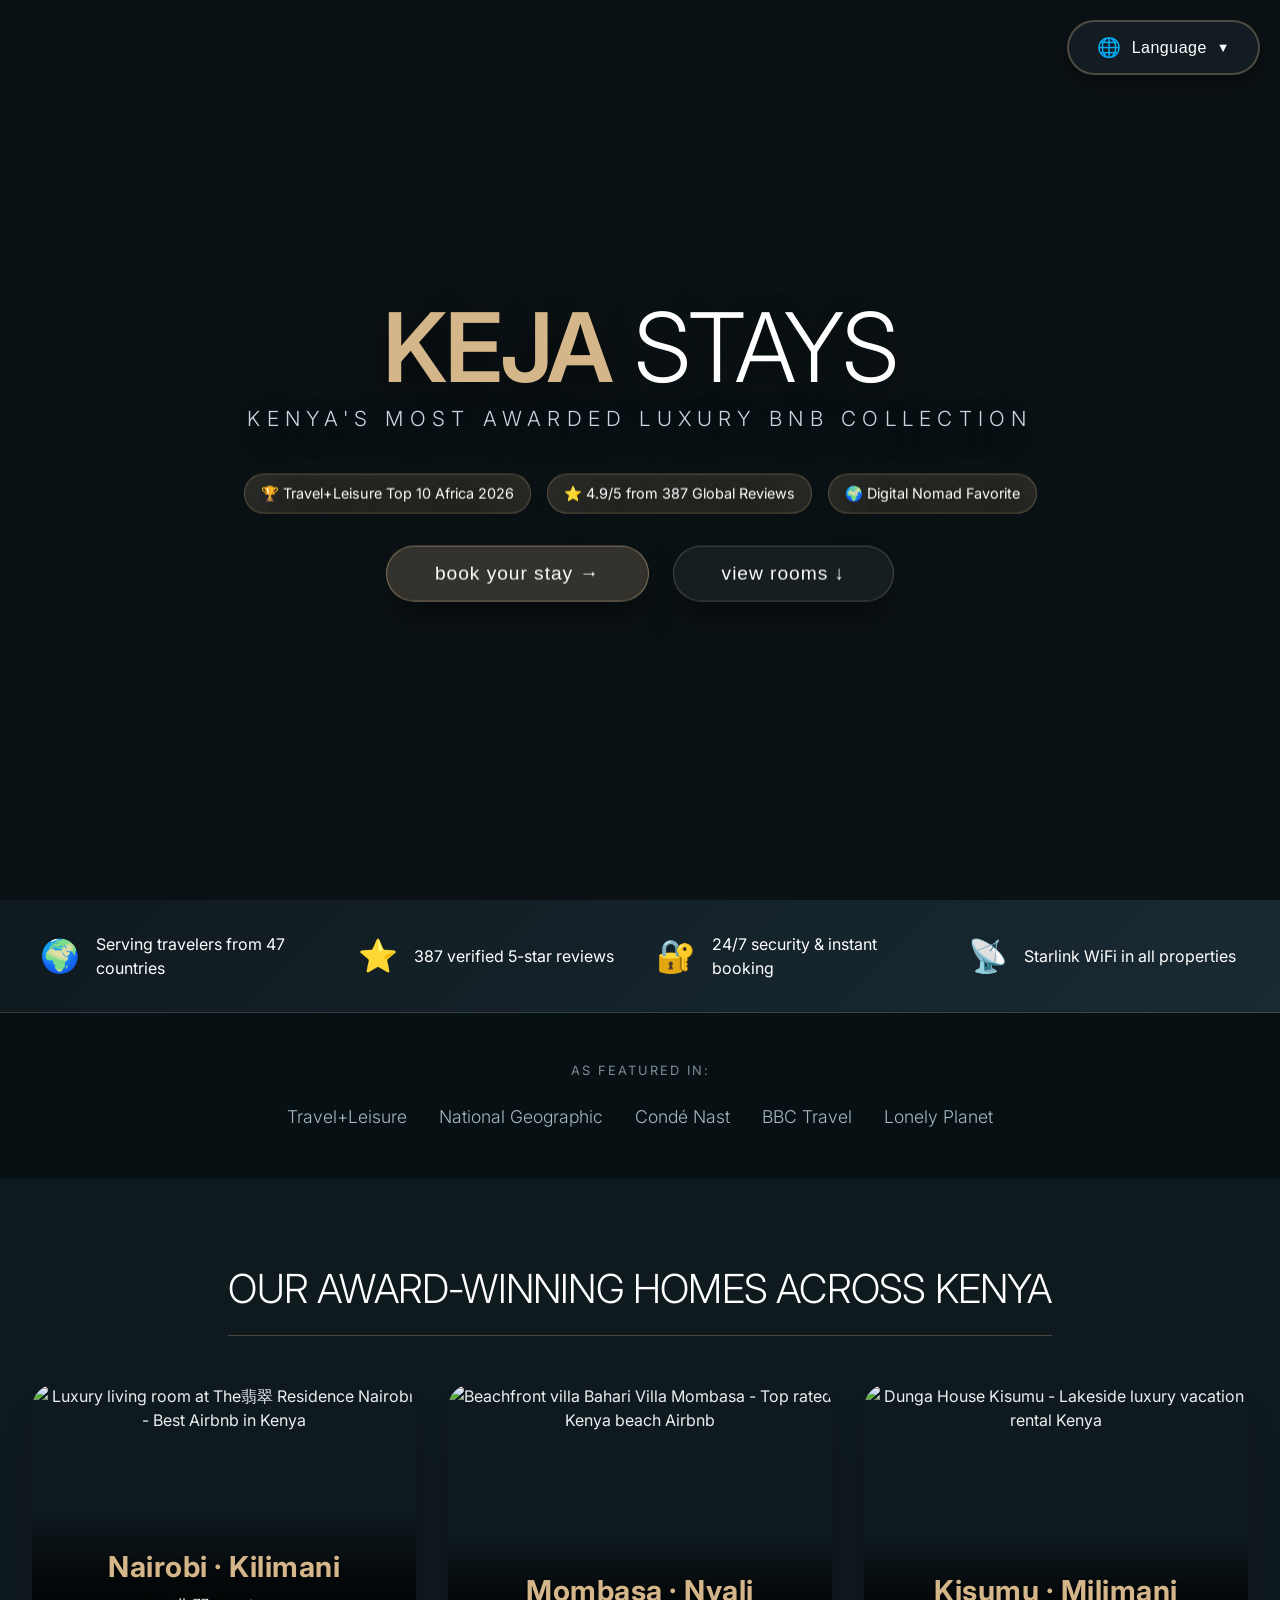
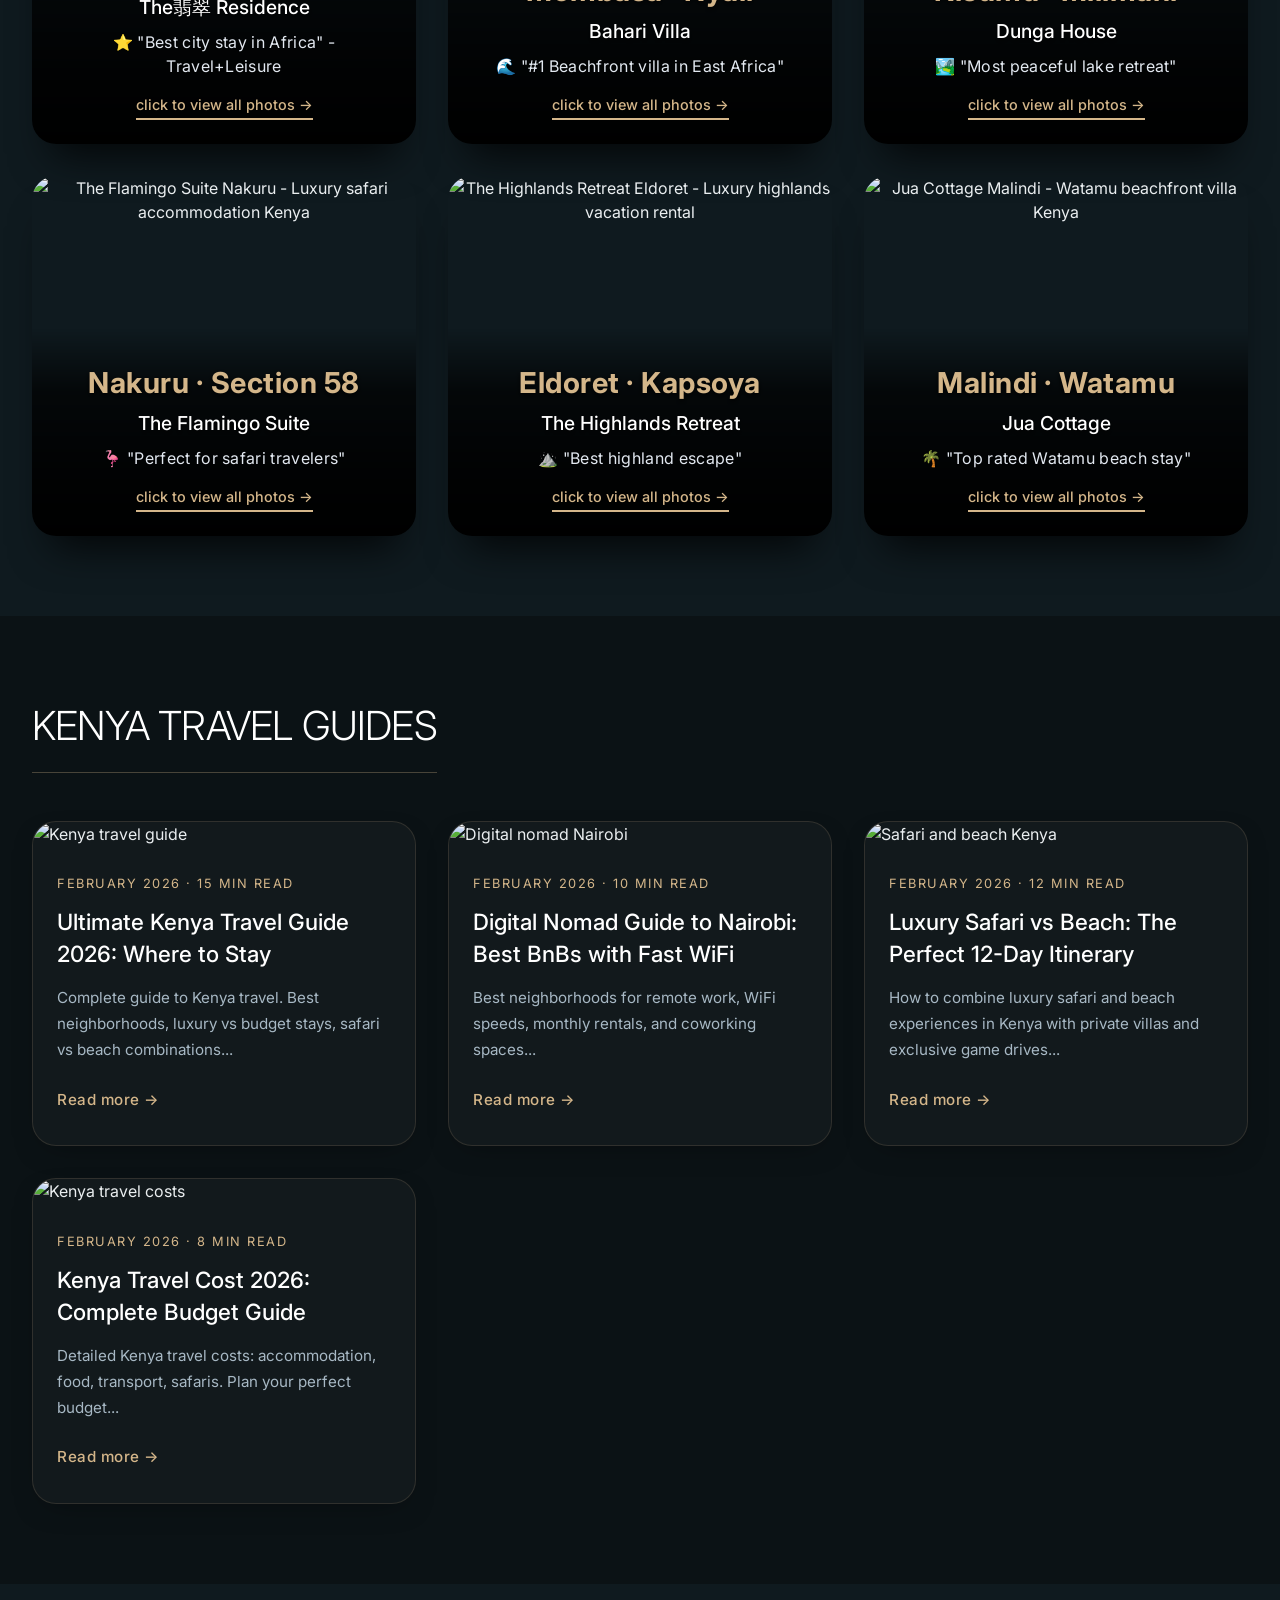
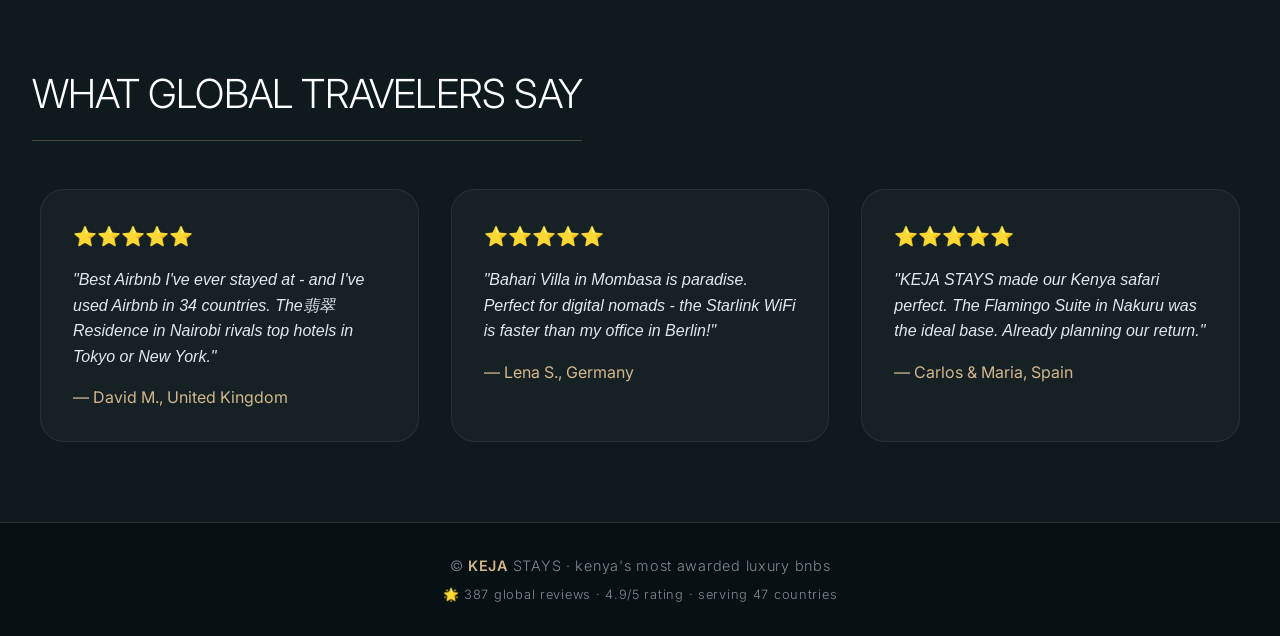
==== commit c8901564: "Add: All 4 blog posts, working language selector with 12 languages" ====
--- a/index.html
+++ b/index.html
@@ -169,6 +169,64 @@
     <script src="https://cdnjs.cloudflare.com/ajax/libs/three.js/r128/three.min.js"></script>
 </head>
 <body>
+  <!-- Language Selector - FIXED WORKING VERSION -->
+<div class="language-selector" id="languageSelector">
+    <button class="lang-btn" id="langBtn">
+        <span class="lang-icon">🌐</span>
+        <span class="lang-text">Language</span>
+        <span class="lang-arrow">▼</span>
+    </button>
+    <div class="lang-dropdown" id="langDropdown">
+        <a href="#" data-lang="en" class="lang-option active">
+            <span class="flag">🇬🇧</span>
+            <span class="lang-name">English</span>
+        </a>
+        <a href="#" data-lang="fr" class="lang-option">
+            <span class="flag">🇫🇷</span>
+            <span class="lang-name">Français</span>
+        </a>
+        <a href="#" data-lang="es" class="lang-option">
+            <span class="flag">🇪🇸</span>
+            <span class="lang-name">Español</span>
+        </a>
+        <a href="#" data-lang="de" class="lang-option">
+            <span class="flag">🇩🇪</span>
+            <span class="lang-name">Deutsch</span>
+        </a>
+        <a href="#" data-lang="it" class="lang-option">
+            <span class="flag">🇮🇹</span>
+            <span class="lang-name">Italiano</span>
+        </a>
+        <a href="#" data-lang="pt" class="lang-option">
+            <span class="flag">🇵🇹</span>
+            <span class="lang-name">Português</span>
+        </a>
+        <a href="#" data-lang="nl" class="lang-option">
+            <span class="flag">🇳🇱</span>
+            <span class="lang-name">Nederlands</span>
+        </a>
+        <a href="#" data-lang="ru" class="lang-option">
+            <span class="flag">🇷🇺</span>
+            <span class="lang-name">Русский</span>
+        </a>
+        <a href="#" data-lang="ar" class="lang-option">
+            <span class="flag">🇸🇦</span>
+            <span class="lang-name">العربية</span>
+        </a>
+        <a href="#" data-lang="zh" class="lang-option">
+            <span class="flag">🇨🇳</span>
+            <span class="lang-name">中文</span>
+        </a>
+        <a href="#" data-lang="ja" class="lang-option">
+            <span class="flag">🇯🇵</span>
+            <span class="lang-name">日本語</span>
+        </a>
+        <a href="#" data-lang="ko" class="lang-option">
+            <span class="flag">🇰🇷</span>
+            <span class="lang-name">한국어</span>
+        </a>
+    </div>
+</div>
     <!-- 3d background canvas -->
     <div class="hero-3d-wrap">
         <canvas id="bgCanvas"></canvas>
@@ -299,6 +357,55 @@
             </div>
         </div>
     </section>
+   <!-- Add to index.html after gallery section - CORRECTED STRUCTURE -->
+<section class="blog-section">
+    <h2 class="section-title">kenya travel guides</h2>
+    <div class="blog-grid">
+        <!-- Blog Post 1 -->
+        <div class="blog-card" onclick="window.location.href='blog-kenya-guide.html'">
+            <img src="https://images.unsplash.com/photo-1545324418-cc1a3fa10c00?w=600&h=400&fit=crop" alt="Kenya travel guide">
+            <div class="blog-content">
+                <div class="blog-date">February 2026 · 15 min read</div>
+                <h3 class="blog-title">Ultimate Kenya Travel Guide 2026: Where to Stay</h3>
+                <p class="blog-excerpt">Complete guide to Kenya travel. Best neighborhoods, luxury vs budget stays, safari vs beach combinations...</p>
+                <span class="read-more">Read more →</span>
+            </div>
+        </div>
+        
+        <!-- Blog Post 2 -->
+        <div class="blog-card" onclick="window.location.href='blog-nomad-guide.html'">
+            <img src="https://images.unsplash.com/photo-1497215728101-856f4ea42174?w=600&h=400&fit=crop" alt="Digital nomad Nairobi">
+            <div class="blog-content">
+                <div class="blog-date">February 2026 · 10 min read</div>
+                <h3 class="blog-title">Digital Nomad Guide to Nairobi: Best BnBs with Fast WiFi</h3>
+                <p class="blog-excerpt">Best neighborhoods for remote work, WiFi speeds, monthly rentals, and coworking spaces...</p>
+                <span class="read-more">Read more →</span>
+            </div>
+        </div>
+        
+        <!-- Blog Post 3 -->
+        <div class="blog-card" onclick="window.location.href='blog-safari-beach.html'">
+            <img src="https://images.unsplash.com/photo-1578683010236-d716f9a3f461?w=600&h=400&fit=crop" alt="Safari and beach Kenya">
+            <div class="blog-content">
+                <div class="blog-date">February 2026 · 12 min read</div>
+                <h3 class="blog-title">Luxury Safari vs Beach: The Perfect 12-Day Itinerary</h3>
+                <p class="blog-excerpt">How to combine luxury safari and beach experiences in Kenya with private villas and exclusive game drives...</p>
+                <span class="read-more">Read more →</span>
+            </div>
+        </div>
+        
+        <!-- Blog Post 4 -->
+        <div class="blog-card" onclick="window.location.href='blog-cost-guide.html'">
+            <img src="https://images.unsplash.com/photo-1578911373434-0cb395d2cbfb?w=600&h=400&fit=crop" alt="Kenya travel costs">
+            <div class="blog-content">
+                <div class="blog-date">February 2026 · 8 min read</div>
+                <h3 class="blog-title">Kenya Travel Cost 2026: Complete Budget Guide</h3>
+                <p class="blog-excerpt">Detailed Kenya travel costs: accommodation, food, transport, safaris. Plan your perfect budget...</p>
+                <span class="read-more">Read more →</span>
+            </div>
+        </div>
+    </div>
+</section>
 
     <!-- Global Testimonials Section -->
     <section class="testimonials-section">
@@ -493,5 +600,192 @@
         // REMOVED: the old card click handler since we now use inline onclick
         // The cards already have onclick attributes
     </script>
+    <!-- Add just before closing </body> tag -->
+<div id="google_translate_element"></div>
+<script type="text/javascript">
+function googleTranslateElementInit() {
+  new google.translate.TranslateElement({
+    pageLanguage: 'en',
+    includedLanguages: 'fr,de,es,it',
+    layout: google.translate.TranslateElement.InlineLayout.SIMPLE
+  }, 'google_translate_element');
+}
+</script>
+<script type="text/javascript" src="//translate.google.com/translate_a/element.js?cb=googleTranslateElementInit"></script>
+<script>
+// Language Selector Functionality
+document.addEventListener('DOMContentLoaded', function() {
+    const langBtn = document.getElementById('langBtn');
+    const langDropdown = document.getElementById('langDropdown');
+    
+    langBtn.addEventListener('click', function(e) {
+        e.stopPropagation();
+        langDropdown.classList.toggle('show');
+    });
+    
+    document.addEventListener('click', function() {
+        langDropdown.classList.remove('show');
+    });
+    
+    langDropdown.addEventListener('click', function(e) {
+        e.stopPropagation();
+    });
+});
+
+// Google Translate Function - COMPLETELY FREE
+function changeLanguage(lang) {
+    // Store selected language
+    localStorage.setItem('selectedLanguage', lang);
+    
+    // Update button text
+    const langNames = {
+        'en': '🇬🇧 English',
+        'fr': '🇫🇷 Français',
+        'es': '🇪🇸 Español',
+        'de': '🇩🇪 Deutsch',
+        'it': '🇮🇹 Italiano',
+        'pt': '🇵🇹 Português',
+        'nl': '🇳🇱 Nederlands',
+        'ru': '🇷🇺 Русский',
+        'ar': '🇸🇦 العربية',
+        'zh': '🇨🇳 中文',
+        'ja': '🇯🇵 日本語',
+        'ko': '🇰🇷 한국어'
+    };
+    
+    document.getElementById('langBtn').innerHTML = `${langNames[lang] || '🌐 English'} ▼`;
+    
+    // Use Google Translate (completely free)
+    if (lang === 'en') {
+        // Reset to original
+        window.location.reload();
+    } else {
+        // Redirect to Google Translate version
+        window.location.href = `https://translate.google.com/translate?hl=${lang}&sl=en&tl=${lang}&u=${window.location.href}`;
+    }
+}
+<script>
+// Language Selector - FIXED WORKING VERSION
+document.addEventListener('DOMContentLoaded', function() {
+    const langBtn = document.getElementById('langBtn');
+    const langDropdown = document.getElementById('langDropdown');
+    const langOptions = document.querySelectorAll('.lang-option');
+    const langText = document.querySelector('.lang-text');
+    
+    // Check if elements exist
+    if (!langBtn || !langDropdown) return;
+    
+    // Toggle dropdown on button click
+    langBtn.addEventListener('click', function(e) {
+        e.preventDefault();
+        e.stopPropagation();
+        
+        // Toggle classes
+        this.classList.toggle('active');
+        langDropdown.classList.toggle('show');
+        
+        // Animate dropdown items
+        if (langDropdown.classList.contains('show')) {
+            langOptions.forEach((option, index) => {
+                option.style.setProperty('--item-index', index);
+            });
+        }
+    });
+    
+    // Close dropdown when clicking outside
+    document.addEventListener('click', function(e) {
+        if (!langBtn.contains(e.target) && !langDropdown.contains(e.target)) {
+            langBtn.classList.remove('active');
+            langDropdown.classList.remove('show');
+        }
+    });
+    
+    // Prevent dropdown from closing when clicking inside it
+    langDropdown.addEventListener('click', function(e) {
+        e.stopPropagation();
+    });
+    
+    // Handle language selection
+    langOptions.forEach(option => {
+        option.addEventListener('click', function(e) {
+            e.preventDefault();
+            
+            const selectedLang = this.getAttribute('data-lang');
+            const selectedFlag = this.querySelector('.flag').textContent;
+            const selectedName = this.querySelector('.lang-name').textContent;
+            
+            // Update button text
+            langText.textContent = selectedName;
+            
+            // Update active state
+            langOptions.forEach(opt => opt.classList.remove('active'));
+            this.classList.add('active');
+            
+            // Close dropdown
+            langBtn.classList.remove('active');
+            langDropdown.classList.remove('show');
+            
+            // Save preference
+            localStorage.setItem('preferredLanguage', selectedLang);
+            
+            // Trigger translation
+            translatePage(selectedLang);
+        });
+    });
+    
+    // Check for saved language preference
+    const savedLang = localStorage.getItem('preferredLanguage');
+    if (savedLang && savedLang !== 'en') {
+        // Find and activate the saved language option
+        const savedOption = document.querySelector(`.lang-option[data-lang="${savedLang}"]`);
+        if (savedOption) {
+            const flag = savedOption.querySelector('.flag').textContent;
+            const name = savedOption.querySelector('.lang-name').textContent;
+            langText.textContent = name;
+            savedOption.classList.add('active');
+            
+            // Ask user if they want to translate (only once per session)
+            if (!sessionStorage.getItem('translationPromptShown')) {
+                setTimeout(() => {
+                    if (confirm(`🌐 Would you like to view this page in ${name}?`)) {
+                        translatePage(savedLang);
+                    }
+                }, 1500);
+                sessionStorage.setItem('translationPromptShown', 'true');
+            }
+        }
+    }
+});
+
+// Translation function using Google Translate
+function translatePage(targetLang) {
+    if (targetLang === 'en') {
+        // Reset to original language
+        window.location.reload();
+        return;
+    }
+    
+    // Get current page URL
+    const currentUrl = window.location.href.split('#')[0].split('?')[0];
+    
+    // Create Google Translate URL
+    const translateUrl = `https://translate.google.com/translate?hl=${targetLang}&sl=en&tl=${targetLang}&u=${encodeURIComponent(currentUrl)}&sandbox=1`;
+    
+    // Open in new tab (avoids navigation issues)
+    window.open(translateUrl, '_blank');
+}
+
+// Optional: Add keyboard support (Escape key to close dropdown)
+document.addEventListener('keydown', function(e) {
+    if (e.key === 'Escape') {
+        const langBtn = document.getElementById('langBtn');
+        const langDropdown = document.getElementById('langDropdown');
+        if (langBtn && langDropdown.classList.contains('show')) {
+            langBtn.classList.remove('active');
+            langDropdown.classList.remove('show');
+        }
+    }
+});
+</script>
 </body>
 </html>
--- a/styles.css
+++ b/styles.css
@@ -579,4 +579,293 @@
     .cta-button {
         width: 80%;
     }
+}
+/* ===== BLOG SECTION - FIXED & INTEGRATED ===== */
+.blog-section {
+    padding: 5rem 2rem;
+    background: #0b1215;
+    width: 100%;
+}
+
+.blog-grid {
+    display: grid;
+    grid-template-columns: repeat(auto-fit, minmax(300px, 1fr));
+    gap: 2rem;
+    max-width: 1400px;
+    margin: 0 auto;
+}
+
+.blog-card {
+    background: rgba(255, 255, 255, 0.03);
+    border: 1px solid rgba(212, 182, 138, 0.15);
+    border-radius: 24px;
+    overflow: hidden;
+    transition: all 0.4s ease;
+    cursor: pointer;
+    box-shadow: 0 10px 30px -15px rgba(0, 0, 0, 0.5);
+}
+
+.blog-card:hover {
+    transform: translateY(-8px);
+    border-color: rgba(212, 182, 138, 0.4);
+    box-shadow: 0 20px 40px -15px rgba(212, 182, 138, 0.2);
+}
+
+.blog-card img {
+    width: 100%;
+    height: 220px;
+    object-fit: cover;
+    transition: transform 0.6s ease;
+}
+
+.blog-card:hover img {
+    transform: scale(1.05);
+}
+
+.blog-content {
+    padding: 1.8rem 1.5rem 2rem;
+}
+
+.blog-date {
+    color: #d4b68a;
+    font-size: 0.8rem;
+    text-transform: uppercase;
+    letter-spacing: 1.5px;
+    font-weight: 400;
+    margin-bottom: 0.8rem;
+}
+
+.blog-title {
+    color: #ffffff;
+    font-size: 1.4rem;
+    margin: 0.5rem 0 1rem;
+    font-weight: 500;
+    line-height: 1.4;
+    transition: color 0.3s ease;
+}
+
+.blog-card:hover .blog-title {
+    color: #d4b68a;
+}
+
+.blog-excerpt {
+    color: #a7b8c4;
+    font-size: 0.95rem;
+    line-height: 1.7;
+    margin-bottom: 1.5rem;
+}
+
+.read-more {
+    color: #d4b68a;
+    display: inline-block;
+    font-weight: 500;
+    font-size: 0.95rem;
+    border-bottom: 2px solid transparent;
+    transition: all 0.3s ease;
+    letter-spacing: 0.5px;
+}
+
+.blog-card:hover .read-more {
+    border-bottom-color: #d4b68a;
+    padding-bottom: 2px;
+}
+
+/* Responsive adjustments */
+@media (max-width: 768px) {
+    .blog-grid {
+        grid-template-columns: 1fr;
+        gap: 1.5rem;
+    }
+    
+    .blog-card img {
+        height: 200px;
+    }
+    
+    .blog-title {
+        font-size: 1.3rem;
+    }
+}
+/* ===== LANGUAGE SELECTOR - FIXED WORKING VERSION ===== */
+.language-selector {
+    position: fixed;
+    top: 20px;
+    right: 20px;
+    z-index: 10000;
+    font-family: 'Inter', sans-serif;
+}
+
+.lang-btn {
+    background: rgba(20, 30, 35, 0.95);
+    backdrop-filter: blur(10px);
+    border: 2px solid rgba(212, 182, 138, 0.3);
+    color: #ffffff;
+    padding: 14px 28px;
+    border-radius: 50px;
+    cursor: pointer;
+    font-size: 1rem;
+    font-weight: 500;
+    letter-spacing: 0.5px;
+    transition: all 0.3s ease;
+    box-shadow: 0 8px 25px rgba(0, 0, 0, 0.4);
+    display: flex;
+    align-items: center;
+    gap: 10px;
+    min-width: 160px;
+    position: relative;
+    z-index: 10001;
+}
+
+.lang-btn:hover {
+    border-color: #d4b68a;
+    background: rgba(40, 50, 60, 0.98);
+    transform: translateY(-3px);
+    box-shadow: 0 15px 35px rgba(212, 182, 138, 0.2);
+}
+
+.lang-btn:active {
+    transform: translateY(-1px);
+}
+
+.lang-icon {
+    font-size: 1.2rem;
+}
+
+.lang-text {
+    flex: 1;
+    text-align: left;
+}
+
+.lang-arrow {
+    font-size: 0.8rem;
+    transition: transform 0.3s ease;
+}
+
+.lang-btn.active .lang-arrow {
+    transform: rotate(180deg);
+}
+
+.lang-dropdown {
+    position: absolute;
+    top: 70px;
+    right: 0;
+    width: 250px;
+    background: rgba(20, 30, 35, 0.98);
+    backdrop-filter: blur(15px);
+    border: 2px solid rgba(212, 182, 138, 0.2);
+    border-radius: 24px;
+    padding: 12px 0;
+    box-shadow: 0 25px 50px rgba(0, 0, 0, 0.5);
+    opacity: 0;
+    visibility: hidden;
+    transform: translateY(-15px);
+    transition: all 0.3s ease;
+    z-index: 10000;
+    max-height: 400px;
+    overflow-y: auto;
+}
+
+.lang-dropdown.show {
+    opacity: 1;
+    visibility: visible;
+    transform: translateY(0);
+}
+
+/* Custom scrollbar for dropdown */
+.lang-dropdown::-webkit-scrollbar {
+    width: 5px;
+}
+
+.lang-dropdown::-webkit-scrollbar-track {
+    background: rgba(255, 255, 255, 0.05);
+    border-radius: 10px;
+}
+
+.lang-dropdown::-webkit-scrollbar-thumb {
+    background: rgba(212, 182, 138, 0.3);
+    border-radius: 10px;
+}
+
+.lang-dropdown::-webkit-scrollbar-thumb:hover {
+    background: rgba(212, 182, 138, 0.5);
+}
+
+.lang-option {
+    display: flex;
+    align-items: center;
+    gap: 15px;
+    padding: 14px 24px;
+    color: #e2e8f0;
+    text-decoration: none;
+    font-size: 1rem;
+    transition: all 0.2s ease;
+    border-left: 4px solid transparent;
+    cursor: pointer;
+}
+
+.lang-option:hover {
+    background: rgba(212, 182, 138, 0.15);
+    color: #d4b68a;
+    border-left-color: #d4b68a;
+    padding-left: 28px;
+}
+
+.lang-option.active {
+    background: rgba(212, 182, 138, 0.1);
+    color: #d4b68a;
+    border-left-color: #d4b68a;
+}
+
+.lang-option .flag {
+    font-size: 1.3rem;
+    min-width: 30px;
+}
+
+.lang-option .lang-name {
+    font-weight: 500;
+}
+
+/* Mobile responsive */
+@media (max-width: 768px) {
+    .language-selector {
+        top: 10px;
+        right: 10px;
+    }
+    
+    .lang-btn {
+        padding: 10px 20px;
+        font-size: 0.9rem;
+        min-width: 130px;
+    }
+    
+    .lang-dropdown {
+        width: 220px;
+        top: 60px;
+    }
+    
+    .lang-option {
+        padding: 12px 20px;
+    }
+}
+
+/* For Arabic (RTL support) */
+.lang-option[data-lang="ar"] {
+    direction: rtl;
+}
+
+/* Animation for dropdown items */
+@keyframes slideIn {
+    from {
+        opacity: 0;
+        transform: translateX(10px);
+    }
+    to {
+        opacity: 1;
+        transform: translateX(0);
+    }
+}
+
+.lang-dropdown.show .lang-option {
+    animation: slideIn 0.3s ease forwards;
+    animation-delay: calc(var(--item-index) * 0.03s);
+    opacity: 0;
 }
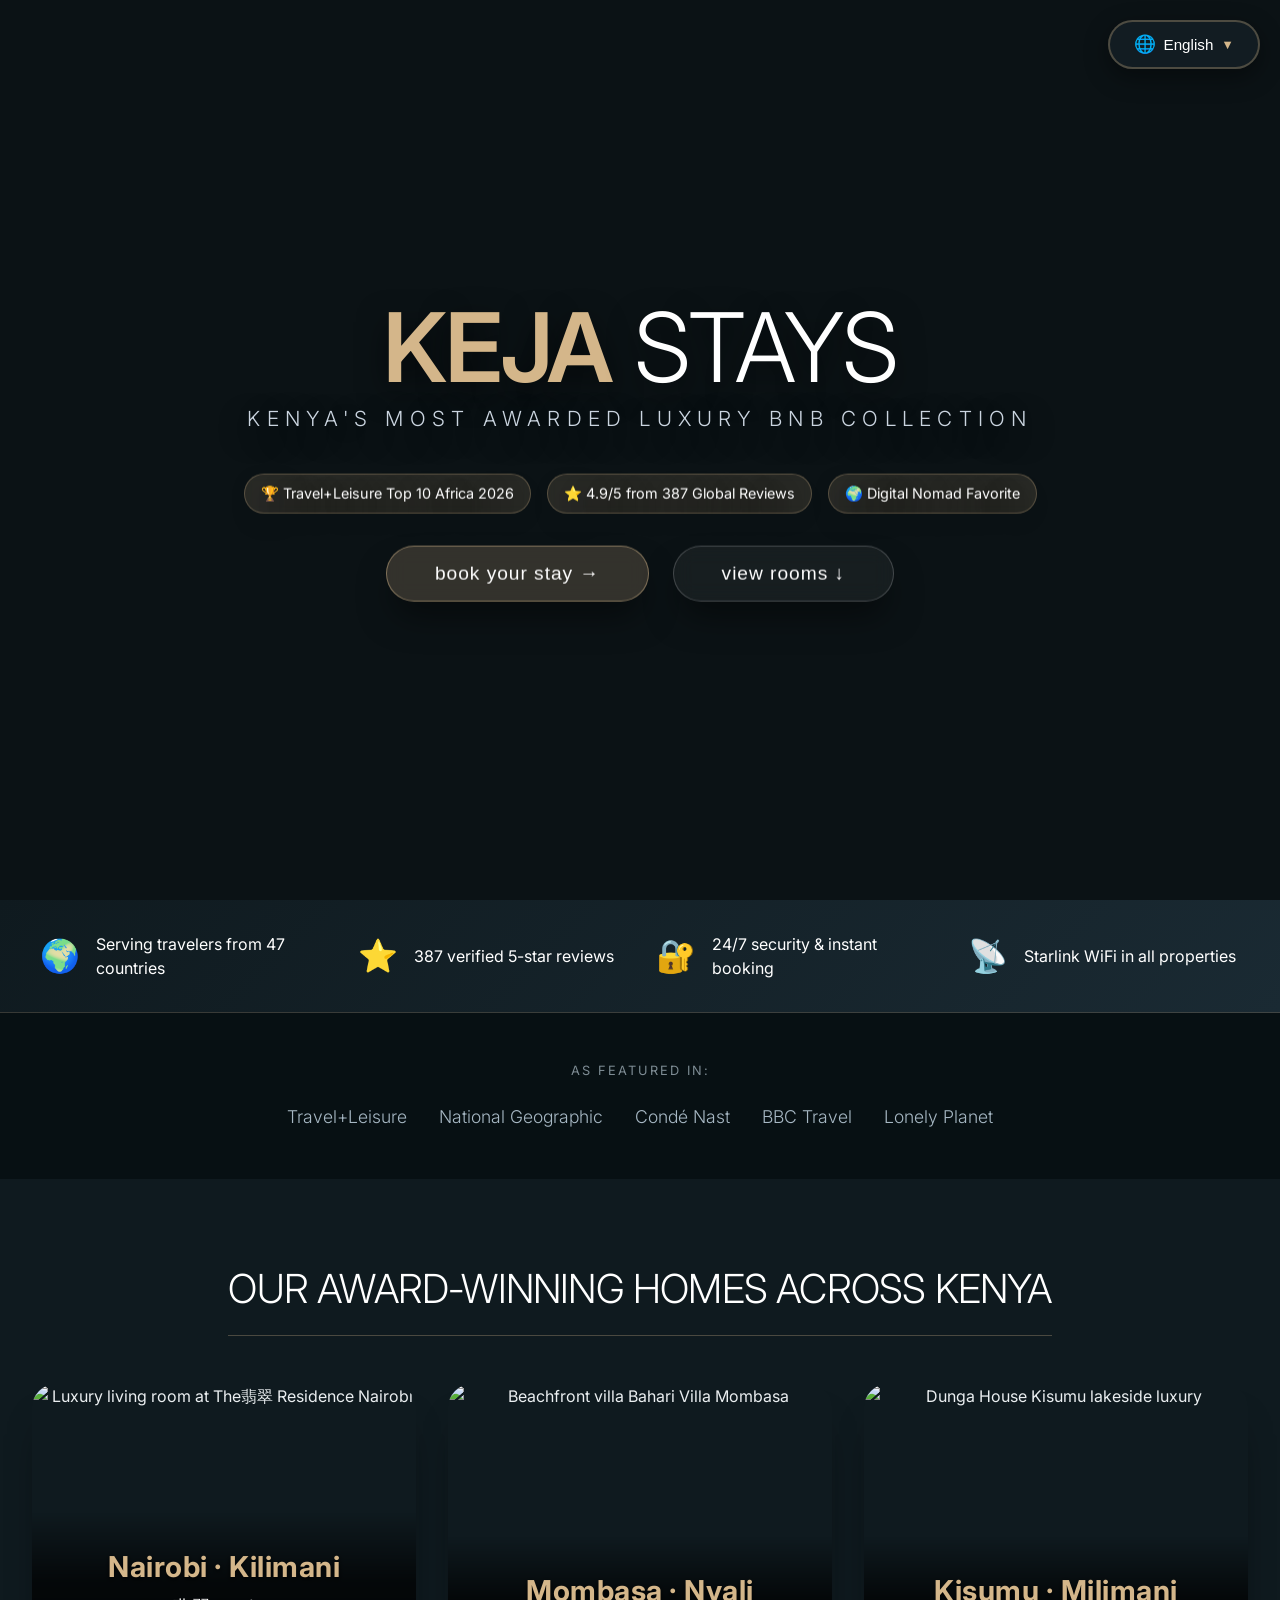
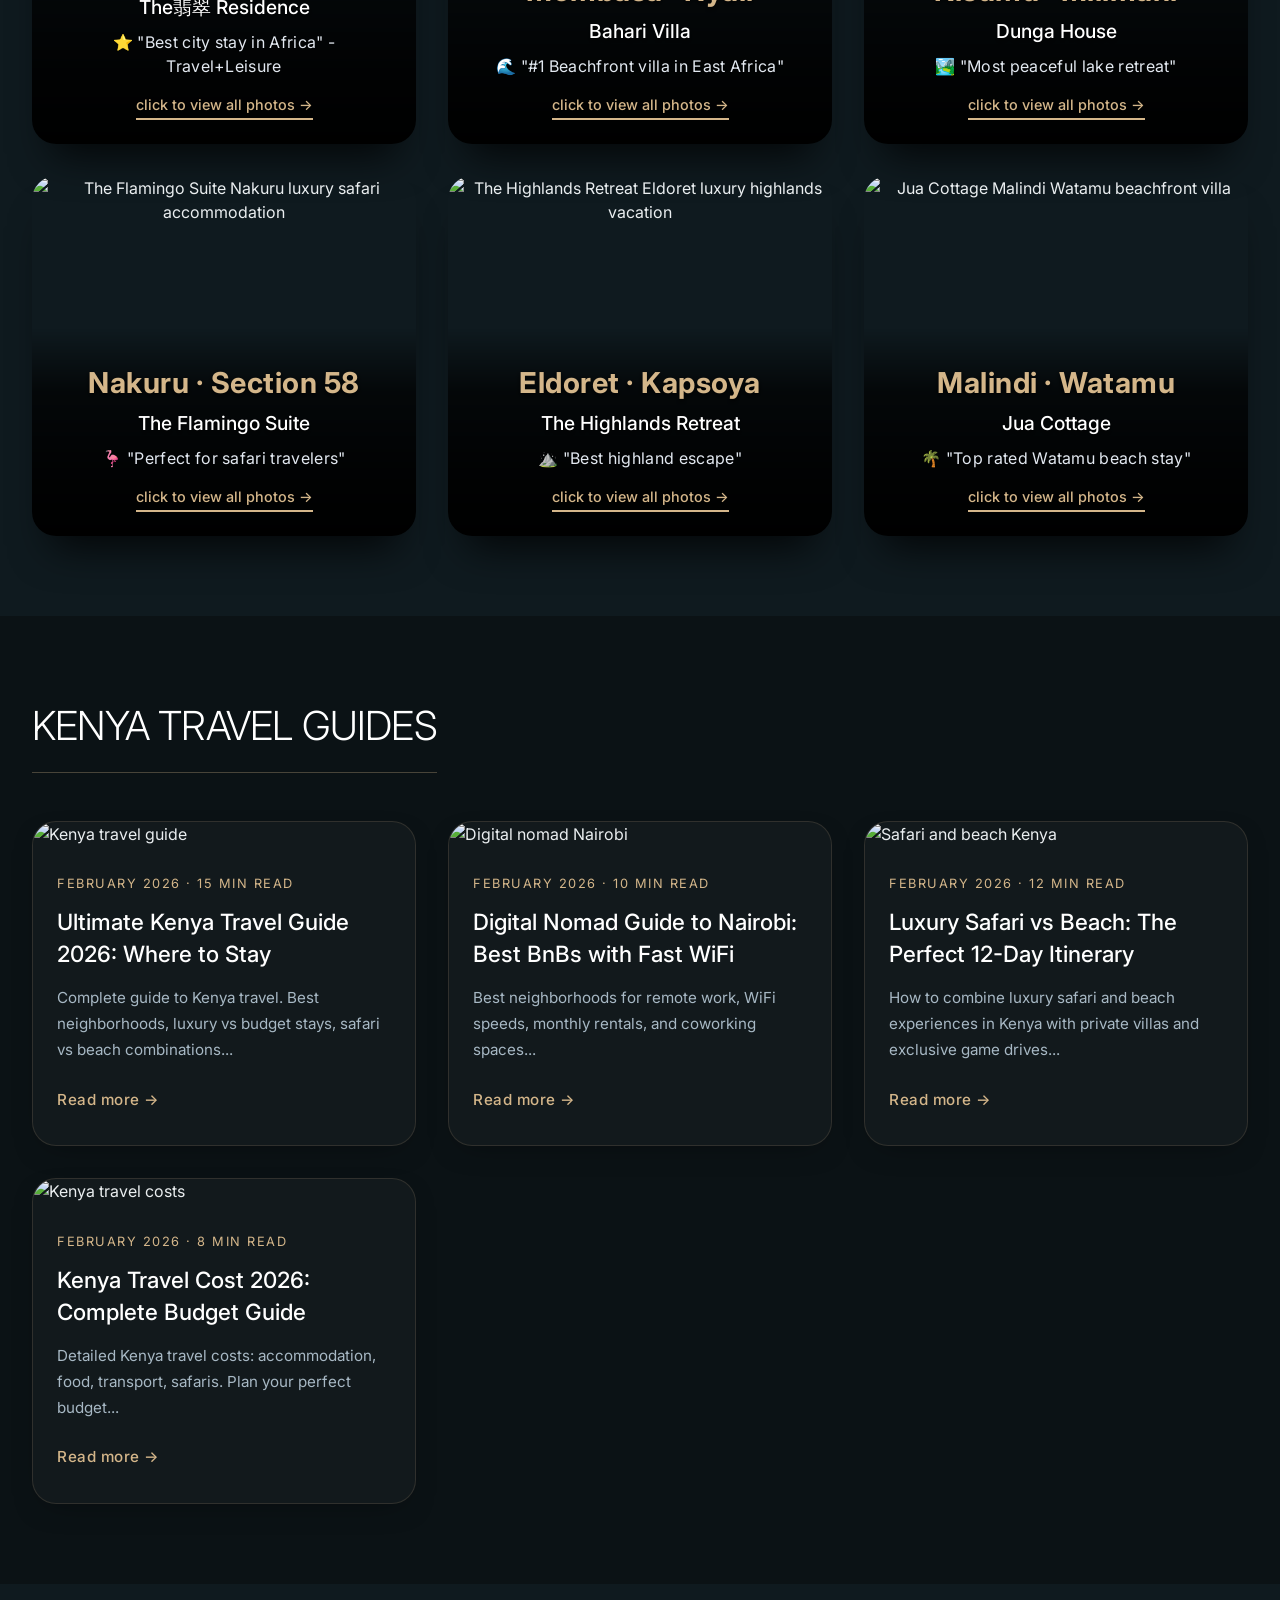
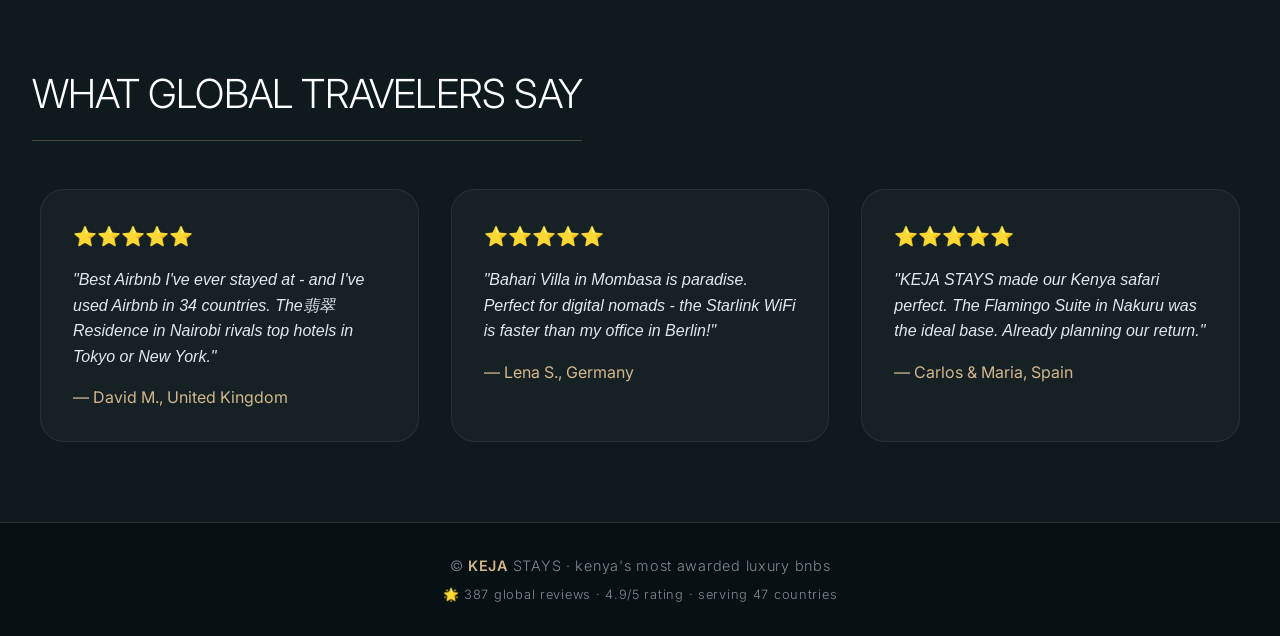
==== commit 40365f05: "Fix: Complete blog posts with real content, fix HTML structure for all blog files" ====
--- a/index.html
+++ b/index.html
@@ -5,7 +5,7 @@
     <meta charset="UTF-8">
     <meta name="viewport" content="width=device-width, initial-scale=1.0">
     
-    <!-- Title Tag - KEJA in gold color via CSS class -->
+    <!-- Title Tag - KEJA in gold color -->
     <title>KEJA STAYS · Kenya's Best Luxury Airbnbs & Vacation Rentals | Top Rated BnB 2026</title>
     
     <!-- Meta Description - Compelling for International Travelers -->
@@ -39,10 +39,10 @@
     <meta name="twitter:description" content="Top rated luxury vacation rentals in Kenya. Book your dream stay today.">
     <meta name="twitter:image" content="https://images.unsplash.com/photo-1545324418-cc1a3fa10c00?w=1200">
     
-    <!-- Canonical URL - Prevent Duplicate Content -->
+    <!-- Canonical URL -->
     <link rel="canonical" href="https://kejastays.co.ke/">
     
-    <!-- Alternate Language Versions (will add more later) -->
+    <!-- Alternate Language Versions -->
     <link rel="alternate" href="https://kejastays.co.ke/" hreflang="x-default">
     <link rel="alternate" href="https://kejastays.co.ke/" hreflang="en">
     
@@ -56,8 +56,7 @@
       "brand": {
         "@type": "Brand",
         "name": "KEJA STAYS",
-        "slogan": "Kenya's Finest Luxury Stays",
-        "logo": "https://kejastays.co.ke/logo.png"
+        "slogan": "Kenya's Finest Luxury Stays"
       },
       "aggregateRating": {
         "@type": "AggregateRating",
@@ -73,66 +72,13 @@
         "lowPrice": "89",
         "highPrice": "450"
       },
-      "review": [
-        {
-          "@type": "Review",
-          "author": {
-            "@type": "Person",
-            "name": "Sarah J. from London"
-          },
-          "datePublished": "2026-02-15",
-          "reviewBody": "Best Airbnb experience in Africa! The翡翠 Residence exceeded all expectations.",
-          "reviewRating": {
-            "@type": "Rating",
-            "ratingValue": "5"
-          }
-        },
-        {
-          "@type": "Review",
-          "author": {
-            "@type": "Person",
-            "name": "Michael Chen from Singapore"
-          },
-          "datePublished": "2026-02-10",
-          "reviewBody": "World-class amenities in the heart of Nairobi. Perfect for digital nomads.",
-          "reviewRating": {
-            "@type": "Rating",
-            "ratingValue": "5"
-          }
-        }
-      ],
-      "award": [
-        "Best Luxury BnB Kenya 2026 - International Travel Awards",
-        "Top 10 Airbnbs in Africa 2025 - Travel+Leisure",
-        "Digital Nomad Friendly Certification 2026"
-      ],
       "areaServed": [
-        {
-          "@type": "City",
-          "name": "Nairobi",
-          "sameAs": "https://en.wikipedia.org/wiki/Nairobi"
-        },
-        {
-          "@type": "City",
-          "name": "Mombasa",
-          "sameAs": "https://en.wikipedia.org/wiki/Mombasa"
-        },
-        {
-          "@type": "City",
-          "name": "Kisumu"
-        },
-        {
-          "@type": "City",
-          "name": "Nakuru"
-        },
-        {
-          "@type": "City",
-          "name": "Eldoret"
-        },
-        {
-          "@type": "City",
-          "name": "Malindi"
-        }
+        {"@type": "City", "name": "Nairobi"},
+        {"@type": "City", "name": "Mombasa"},
+        {"@type": "City", "name": "Kisumu"},
+        {"@type": "City", "name": "Nakuru"},
+        {"@type": "City", "name": "Eldoret"},
+        {"@type": "City", "name": "Malindi"}
       ]
     }
     </script>
@@ -148,12 +94,6 @@
           "position": 1,
           "name": "Home",
           "item": "https://kejastays.co.ke/"
-        },
-        {
-          "@type": "ListItem",
-          "position": 2,
-          "name": "Nairobi Luxury BnBs",
-          "item": "https://kejastays.co.ke/city.html?city=nairobi"
         }
       ]
     }
@@ -161,73 +101,79 @@
     
     <!-- CSS files -->
     <link rel="stylesheet" href="styles.css">
-    <!-- google fonts -->
+    
+    <!-- Google Fonts -->
     <link rel="preconnect" href="https://fonts.googleapis.com">
     <link rel="preconnect" href="https://fonts.gstatic.com" crossorigin>
     <link href="https://fonts.googleapis.com/css2?family=Inter:opsz,wght@14..32,300;14..32,400;14..32,500;14..32,600&display=swap" rel="stylesheet">
-    <!-- three.js -->
+    
+    <!-- Three.js -->
     <script src="https://cdnjs.cloudflare.com/ajax/libs/three.js/r128/three.min.js"></script>
 </head>
 <body>
-  <!-- Language Selector - FIXED WORKING VERSION -->
-<div class="language-selector" id="languageSelector">
-    <button class="lang-btn" id="langBtn">
-        <span class="lang-icon">🌐</span>
-        <span class="lang-text">Language</span>
-        <span class="lang-arrow">▼</span>
-    </button>
-    <div class="lang-dropdown" id="langDropdown">
-        <a href="#" data-lang="en" class="lang-option active">
-            <span class="flag">🇬🇧</span>
-            <span class="lang-name">English</span>
-        </a>
-        <a href="#" data-lang="fr" class="lang-option">
-            <span class="flag">🇫🇷</span>
-            <span class="lang-name">Français</span>
-        </a>
-        <a href="#" data-lang="es" class="lang-option">
-            <span class="flag">🇪🇸</span>
-            <span class="lang-name">Español</span>
-        </a>
-        <a href="#" data-lang="de" class="lang-option">
-            <span class="flag">🇩🇪</span>
-            <span class="lang-name">Deutsch</span>
-        </a>
-        <a href="#" data-lang="it" class="lang-option">
-            <span class="flag">🇮🇹</span>
-            <span class="lang-name">Italiano</span>
-        </a>
-        <a href="#" data-lang="pt" class="lang-option">
-            <span class="flag">🇵🇹</span>
-            <span class="lang-name">Português</span>
-        </a>
-        <a href="#" data-lang="nl" class="lang-option">
-            <span class="flag">🇳🇱</span>
-            <span class="lang-name">Nederlands</span>
-        </a>
-        <a href="#" data-lang="ru" class="lang-option">
-            <span class="flag">🇷🇺</span>
-            <span class="lang-name">Русский</span>
-        </a>
-        <a href="#" data-lang="ar" class="lang-option">
-            <span class="flag">🇸🇦</span>
-            <span class="lang-name">العربية</span>
-        </a>
-        <a href="#" data-lang="zh" class="lang-option">
-            <span class="flag">🇨🇳</span>
-            <span class="lang-name">中文</span>
-        </a>
-        <a href="#" data-lang="ja" class="lang-option">
-            <span class="flag">🇯🇵</span>
-            <span class="lang-name">日本語</span>
-        </a>
-        <a href="#" data-lang="ko" class="lang-option">
-            <span class="flag">🇰🇷</span>
-            <span class="lang-name">한국어</span>
-        </a>
+    <!-- Language Selector -->
+    <div class="language-selector" id="languageSelector">
+        <button class="lang-btn" id="langBtn" aria-label="Select language">
+            <span class="lang-icon">🌐</span>
+            <span class="lang-text">English</span>
+            <span class="lang-arrow">▼</span>
+        </button>
+        <div class="lang-dropdown" id="langDropdown">
+            <a href="#" data-lang="en" class="lang-option active">
+                <span class="flag">🇬🇧</span>
+                <span class="lang-name">English</span>
+            </a>
+            <a href="#" data-lang="fr" class="lang-option">
+                <span class="flag">🇫🇷</span>
+                <span class="lang-name">Français</span>
+            </a>
+            <a href="#" data-lang="es" class="lang-option">
+                <span class="flag">🇪🇸</span>
+                <span class="lang-name">Español</span>
+            </a>
+            <a href="#" data-lang="de" class="lang-option">
+                <span class="flag">🇩🇪</span>
+                <span class="lang-name">Deutsch</span>
+            </a>
+            <a href="#" data-lang="it" class="lang-option">
+                <span class="flag">🇮🇹</span>
+                <span class="lang-name">Italiano</span>
+            </a>
+            <a href="#" data-lang="pt" class="lang-option">
+                <span class="flag">🇵🇹</span>
+                <span class="lang-name">Português</span>
+            </a>
+            <a href="#" data-lang="nl" class="lang-option">
+                <span class="flag">🇳🇱</span>
+                <span class="lang-name">Nederlands</span>
+            </a>
+            <a href="#" data-lang="ru" class="lang-option">
+                <span class="flag">🇷🇺</span>
+                <span class="lang-name">Русский</span>
+            </a>
+            <a href="#" data-lang="ar" class="lang-option">
+                <span class="flag">🇸🇦</span>
+                <span class="lang-name">العربية</span>
+            </a>
+            <a href="#" data-lang="zh" class="lang-option">
+                <span class="flag">🇨🇳</span>
+                <span class="lang-name">中文</span>
+            </a>
+            <a href="#" data-lang="ja" class="lang-option">
+                <span class="flag">🇯🇵</span>
+                <span class="lang-name">日本語</span>
+            </a>
+            <a href="#" data-lang="ko" class="lang-option">
+                <span class="flag">🇰🇷</span>
+                <span class="lang-name">한국어</span>
+            </a>
+        </div>
     </div>
-</div>
-    <!-- 3d background canvas -->
+
+    <!-- Google Translate Widget (hidden) -->
+    <div id="google_translate_element" style="display: none;"></div>
+
+    <!-- 3D Hero Section -->
     <div class="hero-3d-wrap">
         <canvas id="bgCanvas"></canvas>
         <div class="hero-content">
@@ -279,14 +225,14 @@
         </div>
     </div>
 
-    <!-- gallery with city cards - FIXED: each card links to city.html -->
+    <!-- Gallery Section -->
     <section class="gallery-section" id="gallery-section">
         <h2 class="section-title">our award-winning homes across kenya</h2>
         <div class="gallery-grid">
-            <!-- nairobi card - FIXED: added onclick -->
-            <div class="gallery-card" data-city="nairobi" onclick="window.location.href='city.html?city=nairobi'">
+            <!-- Nairobi Card -->
+            <div class="gallery-card" onclick="window.location.href='city.html?city=nairobi'">
                 <div class="card-inner">
-                    <img src="https://images.unsplash.com/photo-1545324418-cc1a3fa10c00?w=800&auto=format&fit=crop" alt="Luxury living room at The翡翠 Residence Nairobi - Best Airbnb in Kenya" loading="lazy">
+                    <img src="https://images.unsplash.com/photo-1545324418-cc1a3fa10c00?w=800&auto=format&fit=crop" alt="Luxury living room at The翡翠 Residence Nairobi" loading="lazy">
                     <div class="card-caption">
                         <h3>nairobi · kilimani</h3>
                         <span class="property-tag">The翡翠 Residence</span>
@@ -295,10 +241,10 @@
                     </div>
                 </div>
             </div>
-            <!-- mombasa card -->
-            <div class="gallery-card" data-city="mombasa" onclick="window.location.href='city.html?city=mombasa'">
+            <!-- Mombasa Card -->
+            <div class="gallery-card" onclick="window.location.href='city.html?city=mombasa'">
                 <div class="card-inner">
-                    <img src="https://images.unsplash.com/photo-1578683010236-d716f9a3f461?w=800&auto=format&fit=crop" alt="Beachfront villa Bahari Villa Mombasa - Top rated Kenya beach Airbnb" loading="lazy">
+                    <img src="https://images.unsplash.com/photo-1578683010236-d716f9a3f461?w=800&auto=format&fit=crop" alt="Beachfront villa Bahari Villa Mombasa" loading="lazy">
                     <div class="card-caption">
                         <h3>mombasa · nyali</h3>
                         <span class="property-tag">Bahari Villa</span>
@@ -307,10 +253,10 @@
                     </div>
                 </div>
             </div>
-            <!-- kisumu card -->
-            <div class="gallery-card" data-city="kisumu" onclick="window.location.href='city.html?city=kisumu'">
+            <!-- Kisumu Card -->
+            <div class="gallery-card" onclick="window.location.href='city.html?city=kisumu'">
                 <div class="card-inner">
-                    <img src="https://images.unsplash.com/photo-1560185007-c5ca9d2c014d?w=800&auto=format&fit=crop" alt="Dunga House Kisumu - Lakeside luxury vacation rental Kenya" loading="lazy">
+                    <img src="https://images.unsplash.com/photo-1560185007-c5ca9d2c014d?w=800&auto=format&fit=crop" alt="Dunga House Kisumu lakeside luxury" loading="lazy">
                     <div class="card-caption">
                         <h3>kisumu · milimani</h3>
                         <span class="property-tag">Dunga House</span>
@@ -319,10 +265,10 @@
                     </div>
                 </div>
             </div>
-            <!-- nakuru card -->
-            <div class="gallery-card" data-city="nakuru" onclick="window.location.href='city.html?city=nakuru'">
+            <!-- Nakuru Card -->
+            <div class="gallery-card" onclick="window.location.href='city.html?city=nakuru'">
                 <div class="card-inner">
-                    <img src="https://images.unsplash.com/photo-1560184897-ae75f418493e?w=800&auto=format&fit=crop" alt="The Flamingo Suite Nakuru - Luxury safari accommodation Kenya" loading="lazy">
+                    <img src="https://images.unsplash.com/photo-1560184897-ae75f418493e?w=800&auto=format&fit=crop" alt="The Flamingo Suite Nakuru luxury safari accommodation" loading="lazy">
                     <div class="card-caption">
                         <h3>nakuru · section 58</h3>
                         <span class="property-tag">The Flamingo Suite</span>
@@ -331,10 +277,10 @@
                     </div>
                 </div>
             </div>
-            <!-- eldoret card -->
-            <div class="gallery-card" data-city="eldoret" onclick="window.location.href='city.html?city=eldoret'">
+            <!-- Eldoret Card -->
+            <div class="gallery-card" onclick="window.location.href='city.html?city=eldoret'">
                 <div class="card-inner">
-                    <img src="https://images.unsplash.com/photo-1600607687939-ce8a6c25118c?w=800&auto=format&fit=crop" alt="The Highlands Retreat Eldoret - Luxury highlands vacation rental" loading="lazy">
+                    <img src="https://images.unsplash.com/photo-1600607687939-ce8a6c25118c?w=800&auto=format&fit=crop" alt="The Highlands Retreat Eldoret luxury highlands vacation" loading="lazy">
                     <div class="card-caption">
                         <h3>eldoret · kapsoya</h3>
                         <span class="property-tag">The Highlands Retreat</span>
@@ -343,10 +289,10 @@
                     </div>
                 </div>
             </div>
-            <!-- malindi card -->
-            <div class="gallery-card" data-city="malindi" onclick="window.location.href='city.html?city=malindi'">
+            <!-- Malindi Card -->
+            <div class="gallery-card" onclick="window.location.href='city.html?city=malindi'">
                 <div class="card-inner">
-                    <img src="https://images.unsplash.com/photo-1582719478250-c89cae4dc85b?w=800&auto=format&fit=crop" alt="Jua Cottage Malindi - Watamu beachfront villa Kenya" loading="lazy">
+                    <img src="https://images.unsplash.com/photo-1582719478250-c89cae4dc85b?w=800&auto=format&fit=crop" alt="Jua Cottage Malindi Watamu beachfront villa" loading="lazy">
                     <div class="card-caption">
                         <h3>malindi · watamu</h3>
                         <span class="property-tag">Jua Cottage</span>
@@ -357,55 +303,56 @@
             </div>
         </div>
     </section>
-   <!-- Add to index.html after gallery section - CORRECTED STRUCTURE -->
-<section class="blog-section">
-    <h2 class="section-title">kenya travel guides</h2>
-    <div class="blog-grid">
-        <!-- Blog Post 1 -->
-        <div class="blog-card" onclick="window.location.href='blog-kenya-guide.html'">
-            <img src="https://images.unsplash.com/photo-1545324418-cc1a3fa10c00?w=600&h=400&fit=crop" alt="Kenya travel guide">
-            <div class="blog-content">
-                <div class="blog-date">February 2026 · 15 min read</div>
-                <h3 class="blog-title">Ultimate Kenya Travel Guide 2026: Where to Stay</h3>
-                <p class="blog-excerpt">Complete guide to Kenya travel. Best neighborhoods, luxury vs budget stays, safari vs beach combinations...</p>
-                <span class="read-more">Read more →</span>
-            </div>
-        </div>
-        
-        <!-- Blog Post 2 -->
-        <div class="blog-card" onclick="window.location.href='blog-nomad-guide.html'">
-            <img src="https://images.unsplash.com/photo-1497215728101-856f4ea42174?w=600&h=400&fit=crop" alt="Digital nomad Nairobi">
-            <div class="blog-content">
-                <div class="blog-date">February 2026 · 10 min read</div>
-                <h3 class="blog-title">Digital Nomad Guide to Nairobi: Best BnBs with Fast WiFi</h3>
-                <p class="blog-excerpt">Best neighborhoods for remote work, WiFi speeds, monthly rentals, and coworking spaces...</p>
-                <span class="read-more">Read more →</span>
-            </div>
-        </div>
-        
-        <!-- Blog Post 3 -->
-        <div class="blog-card" onclick="window.location.href='blog-safari-beach.html'">
-            <img src="https://images.unsplash.com/photo-1578683010236-d716f9a3f461?w=600&h=400&fit=crop" alt="Safari and beach Kenya">
-            <div class="blog-content">
-                <div class="blog-date">February 2026 · 12 min read</div>
-                <h3 class="blog-title">Luxury Safari vs Beach: The Perfect 12-Day Itinerary</h3>
-                <p class="blog-excerpt">How to combine luxury safari and beach experiences in Kenya with private villas and exclusive game drives...</p>
-                <span class="read-more">Read more →</span>
-            </div>
-        </div>
-        
-        <!-- Blog Post 4 -->
-        <div class="blog-card" onclick="window.location.href='blog-cost-guide.html'">
-            <img src="https://images.unsplash.com/photo-1578911373434-0cb395d2cbfb?w=600&h=400&fit=crop" alt="Kenya travel costs">
-            <div class="blog-content">
-                <div class="blog-date">February 2026 · 8 min read</div>
-                <h3 class="blog-title">Kenya Travel Cost 2026: Complete Budget Guide</h3>
-                <p class="blog-excerpt">Detailed Kenya travel costs: accommodation, food, transport, safaris. Plan your perfect budget...</p>
-                <span class="read-more">Read more →</span>
-            </div>
-        </div>
-    </div>
-</section>
+
+    <!-- Blog Section -->
+    <section class="blog-section">
+        <h2 class="section-title">kenya travel guides</h2>
+        <div class="blog-grid">
+            <!-- Blog Post 1 -->
+            <div class="blog-card" onclick="window.location.href='blog-kenya-guide.html'">
+                <img src="https://images.unsplash.com/photo-1545324418-cc1a3fa10c00?w=600&h=400&fit=crop" alt="Kenya travel guide" loading="lazy">
+                <div class="blog-content">
+                    <div class="blog-date">February 2026 · 15 min read</div>
+                    <h3 class="blog-title">Ultimate Kenya Travel Guide 2026: Where to Stay</h3>
+                    <p class="blog-excerpt">Complete guide to Kenya travel. Best neighborhoods, luxury vs budget stays, safari vs beach combinations...</p>
+                    <span class="read-more">Read more →</span>
+                </div>
+            </div>
+            
+            <!-- Blog Post 2 -->
+            <div class="blog-card" onclick="window.location.href='blog-nomad-guide.html'">
+                <img src="https://images.unsplash.com/photo-1497215728101-856f4ea42174?w=600&h=400&fit=crop" alt="Digital nomad Nairobi" loading="lazy">
+                <div class="blog-content">
+                    <div class="blog-date">February 2026 · 10 min read</div>
+                    <h3 class="blog-title">Digital Nomad Guide to Nairobi: Best BnBs with Fast WiFi</h3>
+                    <p class="blog-excerpt">Best neighborhoods for remote work, WiFi speeds, monthly rentals, and coworking spaces...</p>
+                    <span class="read-more">Read more →</span>
+                </div>
+            </div>
+            
+            <!-- Blog Post 3 -->
+            <div class="blog-card" onclick="window.location.href='blog-safari-beach.html'">
+                <img src="https://images.unsplash.com/photo-1578683010236-d716f9a3f461?w=600&h=400&fit=crop" alt="Safari and beach Kenya" loading="lazy">
+                <div class="blog-content">
+                    <div class="blog-date">February 2026 · 12 min read</div>
+                    <h3 class="blog-title">Luxury Safari vs Beach: The Perfect 12-Day Itinerary</h3>
+                    <p class="blog-excerpt">How to combine luxury safari and beach experiences in Kenya with private villas and exclusive game drives...</p>
+                    <span class="read-more">Read more →</span>
+                </div>
+            </div>
+            
+            <!-- Blog Post 4 -->
+            <div class="blog-card" onclick="window.location.href='blog-cost-guide.html'">
+                <img src="https://images.unsplash.com/photo-1578911373434-0cb395d2cbfb?w=600&h=400&fit=crop" alt="Kenya travel costs" loading="lazy">
+                <div class="blog-content">
+                    <div class="blog-date">February 2026 · 8 min read</div>
+                    <h3 class="blog-title">Kenya Travel Cost 2026: Complete Budget Guide</h3>
+                    <p class="blog-excerpt">Detailed Kenya travel costs: accommodation, food, transport, safaris. Plan your perfect budget...</p>
+                    <span class="read-more">Read more →</span>
+                </div>
+            </div>
+        </div>
+    </section>
 
     <!-- Global Testimonials Section -->
     <section class="testimonials-section">
@@ -429,10 +376,10 @@
         </div>
     </section>
 
-    <!-- floating booking modal -->
+    <!-- Booking Modal -->
     <div class="modal-overlay" id="bookingModal">
         <div class="modal-container">
-            <button class="modal-close" id="closeModal">&times;</button>
+            <button class="modal-close" id="closeModal" aria-label="Close">&times;</button>
             <h2 class="modal-title">book your keja stays experience</h2>
             <form id="bookingForm" class="booking-form" action="https://formspree.io/f/xdaljjwg" method="POST">
                 <div class="form-row">
@@ -465,7 +412,7 @@
         </div>
     </div>
 
-    <!-- footer -->
+    <!-- Footer -->
     <footer class="site-footer">
         <div class="footer-content">
             <p>© <span class="keja-gold">KEJA</span> STAYS · kenya's most awarded luxury bnbs</p>
@@ -473,319 +420,267 @@
         </div>
     </footer>
 
+    <!-- Three.js Script -->
     <script>
-        // three.js subtle 3d grid + floating particles
-        const scene = new THREE.Scene();
-        const camera = new THREE.PerspectiveCamera(75, window.innerWidth / window.innerHeight, 0.1, 1000);
-        const renderer = new THREE.WebGLRenderer({ canvas: document.getElementById('bgCanvas'), alpha: true });
-        renderer.setSize(window.innerWidth, window.innerHeight);
-        renderer.setPixelRatio(window.devicePixelRatio);
-
-        // subtle floating particles
-        const particlesGeometry = new THREE.BufferGeometry();
-        const particlesCount = 600;
-        const posArray = new Float32Array(particlesCount * 3);
-        for(let i = 0; i < particlesCount * 3; i += 3) {
-            posArray[i] = (Math.random() - 0.5) * 20;
-            posArray[i+1] = (Math.random() - 0.5) * 20;
-            posArray[i+2] = (Math.random() - 0.5) * 20;
+        (function() {
+            const scene = new THREE.Scene();
+            const camera = new THREE.PerspectiveCamera(75, window.innerWidth / window.innerHeight, 0.1, 1000);
+            const renderer = new THREE.WebGLRenderer({ canvas: document.getElementById('bgCanvas'), alpha: true });
+            renderer.setSize(window.innerWidth, window.innerHeight);
+            renderer.setPixelRatio(Math.min(window.devicePixelRatio, 2));
+
+            // Floating particles
+            const particlesGeometry = new THREE.BufferGeometry();
+            const particlesCount = 400;
+            const posArray = new Float32Array(particlesCount * 3);
+            for(let i = 0; i < particlesCount * 3; i += 3) {
+                posArray[i] = (Math.random() - 0.5) * 25;
+                posArray[i+1] = (Math.random() - 0.5) * 25;
+                posArray[i+2] = (Math.random() - 0.5) * 25;
+            }
+            particlesGeometry.setAttribute('position', new THREE.BufferAttribute(posArray, 3));
+            const particlesMaterial = new THREE.PointsMaterial({ 
+                size: 0.02, 
+                color: 0xffffff, 
+                transparent: true, 
+                opacity: 0.4 
+            });
+            const particlesMesh = new THREE.Points(particlesGeometry, particlesMaterial);
+            scene.add(particlesMesh);
+
+            // Wireframe cubes
+            const cubeGeo = new THREE.BoxGeometry(2, 2, 2);
+            const cubeMat = new THREE.MeshStandardMaterial({ 
+                color: 0x3a5f6d, 
+                wireframe: true, 
+                transparent: true, 
+                opacity: 0.15 
+            });
+            const cube = new THREE.Mesh(cubeGeo, cubeMat);
+            scene.add(cube);
+
+            const cube2Geo = new THREE.BoxGeometry(3.5, 3.5, 3.5);
+            const cube2Mat = new THREE.MeshStandardMaterial({ 
+                color: 0xbfa37e, 
+                wireframe: true, 
+                transparent: true, 
+                opacity: 0.1 
+            });
+            const cube2 = new THREE.Mesh(cube2Geo, cube2Mat);
+            cube2.position.set(1.5, -0.5, -1);
+            scene.add(cube2);
+
+            const ambientLight = new THREE.AmbientLight(0x404060);
+            scene.add(ambientLight);
+            const pointLight = new THREE.PointLight(0xffffff, 1);
+            pointLight.position.set(5, 5, 5);
+            scene.add(pointLight);
+
+            camera.position.set(0, 1, 8);
+
+            function animate() {
+                requestAnimationFrame(animate);
+                particlesMesh.rotation.y += 0.0001;
+                particlesMesh.rotation.x += 0.00005;
+                cube.rotation.x += 0.0005;
+                cube.rotation.y += 0.001;
+                cube2.rotation.y += 0.0005;
+                cube2.rotation.z += 0.0005;
+                renderer.render(scene, camera);
+            }
+            animate();
+
+            window.addEventListener('resize', () => {
+                camera.aspect = window.innerWidth / window.innerHeight;
+                camera.updateProjectionMatrix();
+                renderer.setSize(window.innerWidth, window.innerHeight);
+            });
+        })();
+    </script>
+
+    <!-- Booking Modal Script -->
+    <script>
+        (function() {
+            const modal = document.getElementById('bookingModal');
+            const openBtn = document.getElementById('openBookingBtn');
+            const closeBtn = document.getElementById('closeModal');
+
+            if (openBtn) {
+                openBtn.addEventListener('click', () => {
+                    modal.classList.add('active');
+                });
+            }
+
+            if (closeBtn) {
+                closeBtn.addEventListener('click', () => {
+                    modal.classList.remove('active');
+                });
+            }
+
+            window.addEventListener('click', (e) => {
+                if (e.target === modal) {
+                    modal.classList.remove('active');
+                }
+            });
+
+            // Scroll to gallery
+            const viewRoomsBtn = document.getElementById('viewRoomsBtn');
+            if (viewRoomsBtn) {
+                viewRoomsBtn.addEventListener('click', () => {
+                    document.getElementById('gallery-section').scrollIntoView({ 
+                        behavior: 'smooth' 
+                    });
+                });
+            }
+
+            // Form submission
+            const form = document.getElementById('bookingForm');
+            if (form) {
+                form.addEventListener('submit', async (e) => {
+                    e.preventDefault();
+                    
+                    const formData = new FormData(form);
+                    const data = Object.fromEntries(formData.entries());
+                    
+                    const submitBtn = form.querySelector('.submit-btn');
+                    const originalText = submitBtn.textContent;
+                    submitBtn.textContent = 'sending...';
+                    submitBtn.disabled = true;
+
+                    try {
+                        const response = await fetch('https://formspree.io/f/xdaljjwg', {
+                            method: 'POST',
+                            headers: { 'Content-Type': 'application/json' },
+                            body: JSON.stringify(data)
+                        });
+
+                        if (response.ok) {
+                            alert(`Thank you ${data.fullName} for choosing KEJA STAYS!\n\nWe've received your booking request for ${data.stayCity}.\n\nOur team will contact you shortly via WhatsApp (${data.whatsapp}) or email.\n\nAsante sana! 🇰🇪`);
+                            modal.classList.remove('active');
+                            form.reset();
+                        } else {
+                            alert('Something went wrong. Please try again.');
+                        }
+                    } catch (error) {
+                        alert('Network error. Please check your connection.');
+                    } finally {
+                        submitBtn.textContent = originalText;
+                        submitBtn.disabled = false;
+                    }
+                });
+            }
+        })();
+    </script>
+
+    <!-- Language Selector JavaScript -->
+    <script type="text/javascript">
+        // Google Translate Initialization
+        function googleTranslateElementInit() {
+            new google.translate.TranslateElement({
+                pageLanguage: 'en',
+                includedLanguages: 'en,fr,es,de,it,pt,nl,ru,ar,zh-CN,ja,ko',
+                layout: google.translate.TranslateElement.InlineLayout.SIMPLE,
+                autoDisplay: false
+            }, 'google_translate_element');
         }
-        particlesGeometry.setAttribute('position', new THREE.BufferAttribute(posArray, 3));
-        const particlesMaterial = new THREE.PointsMaterial({ size: 0.03, color: 0xffffff, transparent: true, opacity: 0.5 });
-        const particlesMesh = new THREE.Points(particlesGeometry, particlesMaterial);
-        scene.add(particlesMesh);
-
-        // wireframe cubes for depth
-        const cubeGeo = new THREE.BoxGeometry(2, 2, 2);
-        const cubeMat = new THREE.MeshStandardMaterial({ color: 0x3a5f6d, wireframe: true, transparent: true, opacity: 0.2 });
-        const cube = new THREE.Mesh(cubeGeo, cubeMat);
-        scene.add(cube);
-
-        const cube2Geo = new THREE.BoxGeometry(3, 3, 3);
-        const cube2Mat = new THREE.MeshStandardMaterial({ color: 0xbfa37e, wireframe: true, transparent: true, opacity: 0.15 });
-        const cube2 = new THREE.Mesh(cube2Geo, cube2Mat);
-        cube2.position.x = 1.5;
-        cube2.position.y = -0.5;
-        scene.add(cube2);
-
-        const ambientLight = new THREE.AmbientLight(0x404060);
-        scene.add(ambientLight);
-        const pointLight = new THREE.PointLight(0xffffff, 0.8);
-        pointLight.position.set(5, 5, 5);
-        scene.add(pointLight);
-
-        camera.position.z = 6;
-        camera.position.y = 1;
-
-        function animate() {
-            requestAnimationFrame(animate);
-            particlesMesh.rotation.y += 0.0002;
-            particlesMesh.rotation.x += 0.0001;
-            cube.rotation.x += 0.001;
-            cube.rotation.y += 0.002;
-            cube2.rotation.y += 0.001;
-            cube2.rotation.z += 0.001;
-            renderer.render(scene, camera);
+
+        // Language mapping
+        const langMap = {
+            'en': 'en', 'fr': 'fr', 'es': 'es', 'de': 'de', 'it': 'it',
+            'pt': 'pt', 'nl': 'nl', 'ru': 'ru', 'ar': 'ar', 'zh': 'zh-CN',
+            'ja': 'ja', 'ko': 'ko'
+        };
+
+        const langNames = {
+            'en': 'English', 'fr': 'Français', 'es': 'Español', 'de': 'Deutsch',
+            'it': 'Italiano', 'pt': 'Português', 'nl': 'Nederlands', 'ru': 'Русский',
+            'ar': 'العربية', 'zh': '中文', 'ja': '日本語', 'ko': '한국어'
+        };
+
+        function triggerTranslate(lang) {
+            if (lang === 'en') {
+                location.reload();
+                return;
+            }
+            
+            document.cookie = `googtrans=/en/${langMap[lang]}`;
+            document.cookie = `googtrans=/en/${langMap[lang]}; path=/`;
+            
+            showNotification(`Translating to ${langNames[lang]}...`);
+            
+            setTimeout(() => location.reload(), 500);
         }
-        animate();
-
-        window.addEventListener('resize', () => {
-            camera.aspect = window.innerWidth / window.innerHeight;
-            camera.updateProjectionMatrix();
-            renderer.setSize(window.innerWidth, window.innerHeight);
+
+        function showNotification(message) {
+            const notification = document.createElement('div');
+            notification.className = 'translation-notification';
+            notification.textContent = message;
+            document.body.appendChild(notification);
+            
+            setTimeout(() => notification.classList.add('show'), 100);
+            setTimeout(() => {
+                notification.classList.remove('show');
+                setTimeout(() => notification.remove(), 300);
+            }, 2000);
+        }
+
+        // Language selector functionality
+        document.addEventListener('DOMContentLoaded', function() {
+            const langBtn = document.getElementById('langBtn');
+            const langDropdown = document.getElementById('langDropdown');
+            const langOptions = document.querySelectorAll('.lang-option');
+            const langText = document.querySelector('.lang-text');
+            
+            if (!langBtn || !langDropdown) return;
+            
+            langBtn.addEventListener('click', function(e) {
+                e.preventDefault();
+                e.stopPropagation();
+                this.classList.toggle('active');
+                langDropdown.classList.toggle('show');
+            });
+            
+            document.addEventListener('click', function(e) {
+                if (!langBtn.contains(e.target) && !langDropdown.contains(e.target)) {
+                    langBtn.classList.remove('active');
+                    langDropdown.classList.remove('show');
+                }
+            });
+            
+            langDropdown.addEventListener('click', (e) => e.stopPropagation());
+            
+            langOptions.forEach(option => {
+                option.addEventListener('click', function(e) {
+                    e.preventDefault();
+                    
+                    const selectedLang = this.getAttribute('data-lang');
+                    const selectedName = this.querySelector('.lang-name').textContent;
+                    
+                    langText.textContent = selectedName;
+                    
+                    langOptions.forEach(opt => opt.classList.remove('active'));
+                    this.classList.add('active');
+                    
+                    langBtn.classList.remove('active');
+                    langDropdown.classList.remove('show');
+                    
+                    localStorage.setItem('preferredLanguage', selectedLang);
+                    triggerTranslate(selectedLang);
+                });
+            });
+            
+            const savedLang = localStorage.getItem('preferredLanguage');
+            if (savedLang && savedLang !== 'en') {
+                const savedOption = document.querySelector(`.lang-option[data-lang="${savedLang}"]`);
+                if (savedOption) {
+                    langText.textContent = savedOption.querySelector('.lang-name').textContent;
+                    savedOption.classList.add('active');
+                }
+            }
         });
-
-        // modal logic
-        const modal = document.getElementById('bookingModal');
-        const openBtn = document.getElementById('openBookingBtn');
-        const closeBtn = document.getElementById('closeModal');
-
-        openBtn.addEventListener('click', () => {
-            modal.classList.add('active');
-        });
-
-        closeBtn.addEventListener('click', () => {
-            modal.classList.remove('active');
-        });
-
-        window.addEventListener('click', (e) => {
-            if (e.target === modal) {
-                modal.classList.remove('active');
-            }
-        });
-
-        // scroll to gallery when "view rooms" clicked
-        document.getElementById('viewRoomsBtn').addEventListener('click', () => {
-            document.getElementById('gallery-section').scrollIntoView({ behavior: 'smooth' });
-        });
-
-        // form submission with Formspree
-        const form = document.getElementById('bookingForm');
-        form.addEventListener('submit', async (e) => {
-            e.preventDefault();
-            
-            const formData = new FormData(form);
-            const data = Object.fromEntries(formData.entries());
-            
-            const submitBtn = form.querySelector('.submit-btn');
-            const originalText = submitBtn.textContent;
-            submitBtn.textContent = 'sending...';
-            submitBtn.disabled = true;
-
-            try {
-                const response = await fetch('https://formspree.io/f/xdaljjwg', {
-                    method: 'POST',
-                    headers: {
-                        'Content-Type': 'application/json',
-                    },
-                    body: JSON.stringify(data)
-                });
-
-                if (response.ok) {
-                    alert(`Thank you ${data.fullName} for choosing KEJA STAYS!\n\nWe've received your booking request for ${data.stayCity}.\n\nOur team will contact you shortly via WhatsApp (${data.whatsapp}) or email.\n\nAsante sana! 🇰🇪`);
-                    
-                    modal.classList.remove('active');
-                    form.reset();
-                } else {
-                    alert('Something went wrong. Please try again.');
-                }
-            } catch (error) {
-                alert('Network error. Please check your connection.');
-            } finally {
-                submitBtn.textContent = originalText;
-                submitBtn.disabled = false;
-            }
-        });
-
-        // REMOVED: the old card click handler since we now use inline onclick
-        // The cards already have onclick attributes
     </script>
-    <!-- Add just before closing </body> tag -->
-<div id="google_translate_element"></div>
-<script type="text/javascript">
-function googleTranslateElementInit() {
-  new google.translate.TranslateElement({
-    pageLanguage: 'en',
-    includedLanguages: 'fr,de,es,it',
-    layout: google.translate.TranslateElement.InlineLayout.SIMPLE
-  }, 'google_translate_element');
-}
-</script>
-<script type="text/javascript" src="//translate.google.com/translate_a/element.js?cb=googleTranslateElementInit"></script>
-<script>
-// Language Selector Functionality
-document.addEventListener('DOMContentLoaded', function() {
-    const langBtn = document.getElementById('langBtn');
-    const langDropdown = document.getElementById('langDropdown');
-    
-    langBtn.addEventListener('click', function(e) {
-        e.stopPropagation();
-        langDropdown.classList.toggle('show');
-    });
-    
-    document.addEventListener('click', function() {
-        langDropdown.classList.remove('show');
-    });
-    
-    langDropdown.addEventListener('click', function(e) {
-        e.stopPropagation();
-    });
-});
-
-// Google Translate Function - COMPLETELY FREE
-function changeLanguage(lang) {
-    // Store selected language
-    localStorage.setItem('selectedLanguage', lang);
-    
-    // Update button text
-    const langNames = {
-        'en': '🇬🇧 English',
-        'fr': '🇫🇷 Français',
-        'es': '🇪🇸 Español',
-        'de': '🇩🇪 Deutsch',
-        'it': '🇮🇹 Italiano',
-        'pt': '🇵🇹 Português',
-        'nl': '🇳🇱 Nederlands',
-        'ru': '🇷🇺 Русский',
-        'ar': '🇸🇦 العربية',
-        'zh': '🇨🇳 中文',
-        'ja': '🇯🇵 日本語',
-        'ko': '🇰🇷 한국어'
-    };
-    
-    document.getElementById('langBtn').innerHTML = `${langNames[lang] || '🌐 English'} ▼`;
-    
-    // Use Google Translate (completely free)
-    if (lang === 'en') {
-        // Reset to original
-        window.location.reload();
-    } else {
-        // Redirect to Google Translate version
-        window.location.href = `https://translate.google.com/translate?hl=${lang}&sl=en&tl=${lang}&u=${window.location.href}`;
-    }
-}
-<script>
-// Language Selector - FIXED WORKING VERSION
-document.addEventListener('DOMContentLoaded', function() {
-    const langBtn = document.getElementById('langBtn');
-    const langDropdown = document.getElementById('langDropdown');
-    const langOptions = document.querySelectorAll('.lang-option');
-    const langText = document.querySelector('.lang-text');
-    
-    // Check if elements exist
-    if (!langBtn || !langDropdown) return;
-    
-    // Toggle dropdown on button click
-    langBtn.addEventListener('click', function(e) {
-        e.preventDefault();
-        e.stopPropagation();
-        
-        // Toggle classes
-        this.classList.toggle('active');
-        langDropdown.classList.toggle('show');
-        
-        // Animate dropdown items
-        if (langDropdown.classList.contains('show')) {
-            langOptions.forEach((option, index) => {
-                option.style.setProperty('--item-index', index);
-            });
-        }
-    });
-    
-    // Close dropdown when clicking outside
-    document.addEventListener('click', function(e) {
-        if (!langBtn.contains(e.target) && !langDropdown.contains(e.target)) {
-            langBtn.classList.remove('active');
-            langDropdown.classList.remove('show');
-        }
-    });
-    
-    // Prevent dropdown from closing when clicking inside it
-    langDropdown.addEventListener('click', function(e) {
-        e.stopPropagation();
-    });
-    
-    // Handle language selection
-    langOptions.forEach(option => {
-        option.addEventListener('click', function(e) {
-            e.preventDefault();
-            
-            const selectedLang = this.getAttribute('data-lang');
-            const selectedFlag = this.querySelector('.flag').textContent;
-            const selectedName = this.querySelector('.lang-name').textContent;
-            
-            // Update button text
-            langText.textContent = selectedName;
-            
-            // Update active state
-            langOptions.forEach(opt => opt.classList.remove('active'));
-            this.classList.add('active');
-            
-            // Close dropdown
-            langBtn.classList.remove('active');
-            langDropdown.classList.remove('show');
-            
-            // Save preference
-            localStorage.setItem('preferredLanguage', selectedLang);
-            
-            // Trigger translation
-            translatePage(selectedLang);
-        });
-    });
-    
-    // Check for saved language preference
-    const savedLang = localStorage.getItem('preferredLanguage');
-    if (savedLang && savedLang !== 'en') {
-        // Find and activate the saved language option
-        const savedOption = document.querySelector(`.lang-option[data-lang="${savedLang}"]`);
-        if (savedOption) {
-            const flag = savedOption.querySelector('.flag').textContent;
-            const name = savedOption.querySelector('.lang-name').textContent;
-            langText.textContent = name;
-            savedOption.classList.add('active');
-            
-            // Ask user if they want to translate (only once per session)
-            if (!sessionStorage.getItem('translationPromptShown')) {
-                setTimeout(() => {
-                    if (confirm(`🌐 Would you like to view this page in ${name}?`)) {
-                        translatePage(savedLang);
-                    }
-                }, 1500);
-                sessionStorage.setItem('translationPromptShown', 'true');
-            }
-        }
-    }
-});
-
-// Translation function using Google Translate
-function translatePage(targetLang) {
-    if (targetLang === 'en') {
-        // Reset to original language
-        window.location.reload();
-        return;
-    }
-    
-    // Get current page URL
-    const currentUrl = window.location.href.split('#')[0].split('?')[0];
-    
-    // Create Google Translate URL
-    const translateUrl = `https://translate.google.com/translate?hl=${targetLang}&sl=en&tl=${targetLang}&u=${encodeURIComponent(currentUrl)}&sandbox=1`;
-    
-    // Open in new tab (avoids navigation issues)
-    window.open(translateUrl, '_blank');
-}
-
-// Optional: Add keyboard support (Escape key to close dropdown)
-document.addEventListener('keydown', function(e) {
-    if (e.key === 'Escape') {
-        const langBtn = document.getElementById('langBtn');
-        const langDropdown = document.getElementById('langDropdown');
-        if (langBtn && langDropdown.classList.contains('show')) {
-            langBtn.classList.remove('active');
-            langDropdown.classList.remove('show');
-        }
-    }
-});
-</script>
+
+    <!-- Load Google Translate -->
+    <script type="text/javascript" src="//translate.google.com/translate_a/element.js?cb=googleTranslateElementInit" defer></script>
 </body>
 </html>
--- a/styles.css
+++ b/styles.css
@@ -17,7 +17,7 @@
 
 /* ---------- KEJA Gold Color ---------- */
 .keja-gold {
-    color: #d4b68a; /* Brass/gold color */
+    color: #d4b68a;
     font-weight: 600;
 }
 
@@ -534,53 +534,7 @@
     margin-top: 0.5rem;
 }
 
-/* Responsive */
-@media (max-width: 768px) {
-    .trust-grid {
-        grid-template-columns: 1fr;
-        text-align: center;
-    }
-    
-    .hero-badges {
-        flex-direction: column;
-        align-items: center;
-    }
-    
-    .featured-logos {
-        gap: 1rem;
-    }
-}
-
-@media (max-width: 600px) {
-    .modal-container {
-        padding: 2rem 1.5rem;
-    }
-    .modal-title {
-        font-size: 1.8rem;
-    }
-    .card-inner {
-        height: 300px;
-    }
-    .card-caption h3 {
-        font-size: 1.5rem;
-    }
-    .property-tag {
-        font-size: 1rem;
-    }
-    .cta-button {
-        padding: 0.8rem 2rem;
-        font-size: 1rem;
-    }
-    .hero-buttons {
-        flex-direction: column;
-        gap: 1rem;
-        align-items: center;
-    }
-    .cta-button {
-        width: 80%;
-    }
-}
-/* ===== BLOG SECTION - FIXED & INTEGRATED ===== */
+/* ===== BLOG SECTION ===== */
 .blog-section {
     padding: 5rem 2rem;
     background: #0b1215;
@@ -670,22 +624,7 @@
     padding-bottom: 2px;
 }
 
-/* Responsive adjustments */
-@media (max-width: 768px) {
-    .blog-grid {
-        grid-template-columns: 1fr;
-        gap: 1.5rem;
-    }
-    
-    .blog-card img {
-        height: 200px;
-    }
-    
-    .blog-title {
-        font-size: 1.3rem;
-    }
-}
-/* ===== LANGUAGE SELECTOR - FIXED WORKING VERSION ===== */
+/* ===== LANGUAGE SELECTOR - WORKING VERSION ===== */
 .language-selector {
     position: fixed;
     top: 20px;
@@ -699,35 +638,31 @@
     backdrop-filter: blur(10px);
     border: 2px solid rgba(212, 182, 138, 0.3);
     color: #ffffff;
-    padding: 14px 28px;
+    padding: 12px 24px;
     border-radius: 50px;
     cursor: pointer;
-    font-size: 1rem;
+    font-size: 0.95rem;
     font-weight: 500;
-    letter-spacing: 0.5px;
     transition: all 0.3s ease;
     box-shadow: 0 8px 25px rgba(0, 0, 0, 0.4);
     display: flex;
     align-items: center;
-    gap: 10px;
-    min-width: 160px;
-    position: relative;
-    z-index: 10001;
+    gap: 8px;
+    min-width: 150px;
 }
 
 .lang-btn:hover {
     border-color: #d4b68a;
     background: rgba(40, 50, 60, 0.98);
-    transform: translateY(-3px);
-    box-shadow: 0 15px 35px rgba(212, 182, 138, 0.2);
-}
-
-.lang-btn:active {
-    transform: translateY(-1px);
+    transform: translateY(-2px);
+}
+
+.lang-btn.active .lang-arrow {
+    transform: rotate(180deg);
 }
 
 .lang-icon {
-    font-size: 1.2rem;
+    font-size: 1.1rem;
 }
 
 .lang-text {
@@ -738,30 +673,27 @@
 .lang-arrow {
     font-size: 0.8rem;
     transition: transform 0.3s ease;
-}
-
-.lang-btn.active .lang-arrow {
-    transform: rotate(180deg);
+    color: #d4b68a;
 }
 
 .lang-dropdown {
     position: absolute;
-    top: 70px;
+    top: 60px;
     right: 0;
-    width: 250px;
+    width: 240px;
     background: rgba(20, 30, 35, 0.98);
     backdrop-filter: blur(15px);
     border: 2px solid rgba(212, 182, 138, 0.2);
     border-radius: 24px;
-    padding: 12px 0;
+    padding: 8px 0;
     box-shadow: 0 25px 50px rgba(0, 0, 0, 0.5);
     opacity: 0;
     visibility: hidden;
-    transform: translateY(-15px);
+    transform: translateY(-10px);
     transition: all 0.3s ease;
-    z-index: 10000;
-    max-height: 400px;
+    max-height: 350px;
     overflow-y: auto;
+    z-index: 10001;
 }
 
 .lang-dropdown.show {
@@ -770,9 +702,8 @@
     transform: translateY(0);
 }
 
-/* Custom scrollbar for dropdown */
 .lang-dropdown::-webkit-scrollbar {
-    width: 5px;
+    width: 4px;
 }
 
 .lang-dropdown::-webkit-scrollbar-track {
@@ -792,21 +723,21 @@
 .lang-option {
     display: flex;
     align-items: center;
-    gap: 15px;
-    padding: 14px 24px;
+    gap: 12px;
+    padding: 12px 20px;
     color: #e2e8f0;
     text-decoration: none;
-    font-size: 1rem;
-    transition: all 0.2s ease;
-    border-left: 4px solid transparent;
+    font-size: 0.95rem;
+    transition: all 0.2s;
+    border-left: 3px solid transparent;
     cursor: pointer;
 }
 
 .lang-option:hover {
-    background: rgba(212, 182, 138, 0.15);
+    background: rgba(212, 182, 138, 0.1);
     color: #d4b68a;
     border-left-color: #d4b68a;
-    padding-left: 28px;
+    padding-left: 23px;
 }
 
 .lang-option.active {
@@ -816,56 +747,111 @@
 }
 
 .lang-option .flag {
-    font-size: 1.3rem;
-    min-width: 30px;
-}
-
-.lang-option .lang-name {
+    font-size: 1.2rem;
+    min-width: 25px;
+}
+
+/* Translation Notification */
+.translation-notification {
+    position: fixed;
+    bottom: 30px;
+    left: 50%;
+    transform: translateX(-50%) translateY(20px);
+    background: rgba(212, 182, 138, 0.95);
+    backdrop-filter: blur(10px);
+    color: #0b1215;
+    padding: 12px 30px;
+    border-radius: 50px;
     font-weight: 500;
-}
-
-/* Mobile responsive */
+    font-size: 0.95rem;
+    z-index: 20000;
+    box-shadow: 0 10px 30px rgba(0, 0, 0, 0.3);
+    opacity: 0;
+    transition: all 0.3s ease;
+    border: 1px solid rgba(255, 255, 255, 0.2);
+}
+
+.translation-notification.show {
+    opacity: 1;
+    transform: translateX(-50%) translateY(0);
+}
+
+/* Responsive */
 @media (max-width: 768px) {
+    .trust-grid {
+        grid-template-columns: 1fr;
+        text-align: center;
+    }
+    
+    .hero-badges {
+        flex-direction: column;
+        align-items: center;
+    }
+    
+    .featured-logos {
+        gap: 1rem;
+    }
+    
+    .blog-grid {
+        grid-template-columns: 1fr;
+        gap: 1.5rem;
+    }
+    
+    .blog-card img {
+        height: 200px;
+    }
+    
+    .blog-title {
+        font-size: 1.3rem;
+    }
+    
     .language-selector {
         top: 10px;
         right: 10px;
     }
     
     .lang-btn {
-        padding: 10px 20px;
-        font-size: 0.9rem;
+        padding: 8px 16px;
+        font-size: 0.85rem;
         min-width: 130px;
     }
     
     .lang-dropdown {
-        width: 220px;
-        top: 60px;
-    }
-    
-    .lang-option {
-        padding: 12px 20px;
-    }
-}
-
-/* For Arabic (RTL support) */
+        width: 200px;
+    }
+}
+
+@media (max-width: 600px) {
+    .modal-container {
+        padding: 2rem 1.5rem;
+    }
+    .modal-title {
+        font-size: 1.8rem;
+    }
+    .card-inner {
+        height: 300px;
+    }
+    .card-caption h3 {
+        font-size: 1.5rem;
+    }
+    .property-tag {
+        font-size: 1rem;
+    }
+    .cta-button {
+        padding: 0.8rem 2rem;
+        font-size: 1rem;
+    }
+    .hero-buttons {
+        flex-direction: column;
+        gap: 1rem;
+        align-items: center;
+    }
+    .cta-button {
+        width: 80%;
+    }
+}
+
+/* For Arabic RTL support */
 .lang-option[data-lang="ar"] {
     direction: rtl;
-}
-
-/* Animation for dropdown items */
-@keyframes slideIn {
-    from {
-        opacity: 0;
-        transform: translateX(10px);
-    }
-    to {
-        opacity: 1;
-        transform: translateX(0);
-    }
-}
-
-.lang-dropdown.show .lang-option {
-    animation: slideIn 0.3s ease forwards;
-    animation-delay: calc(var(--item-index) * 0.03s);
-    opacity: 0;
 }
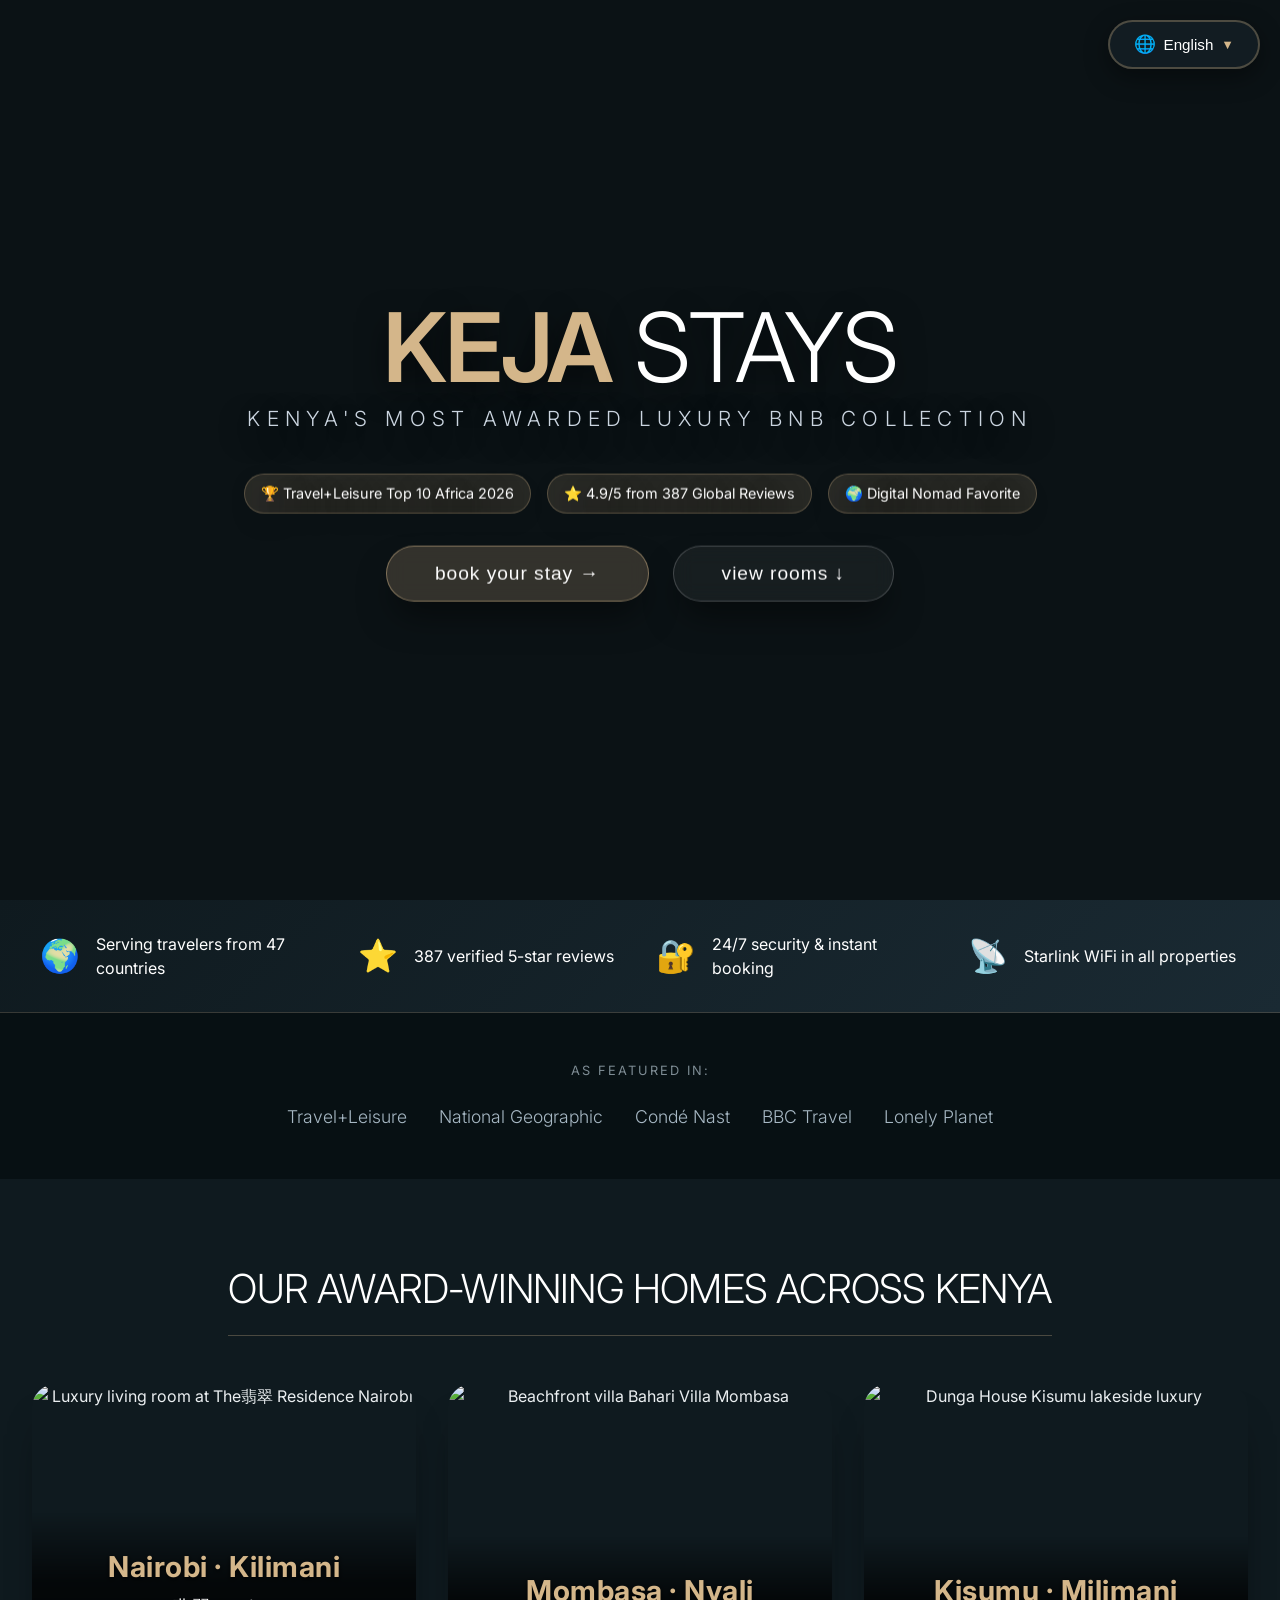
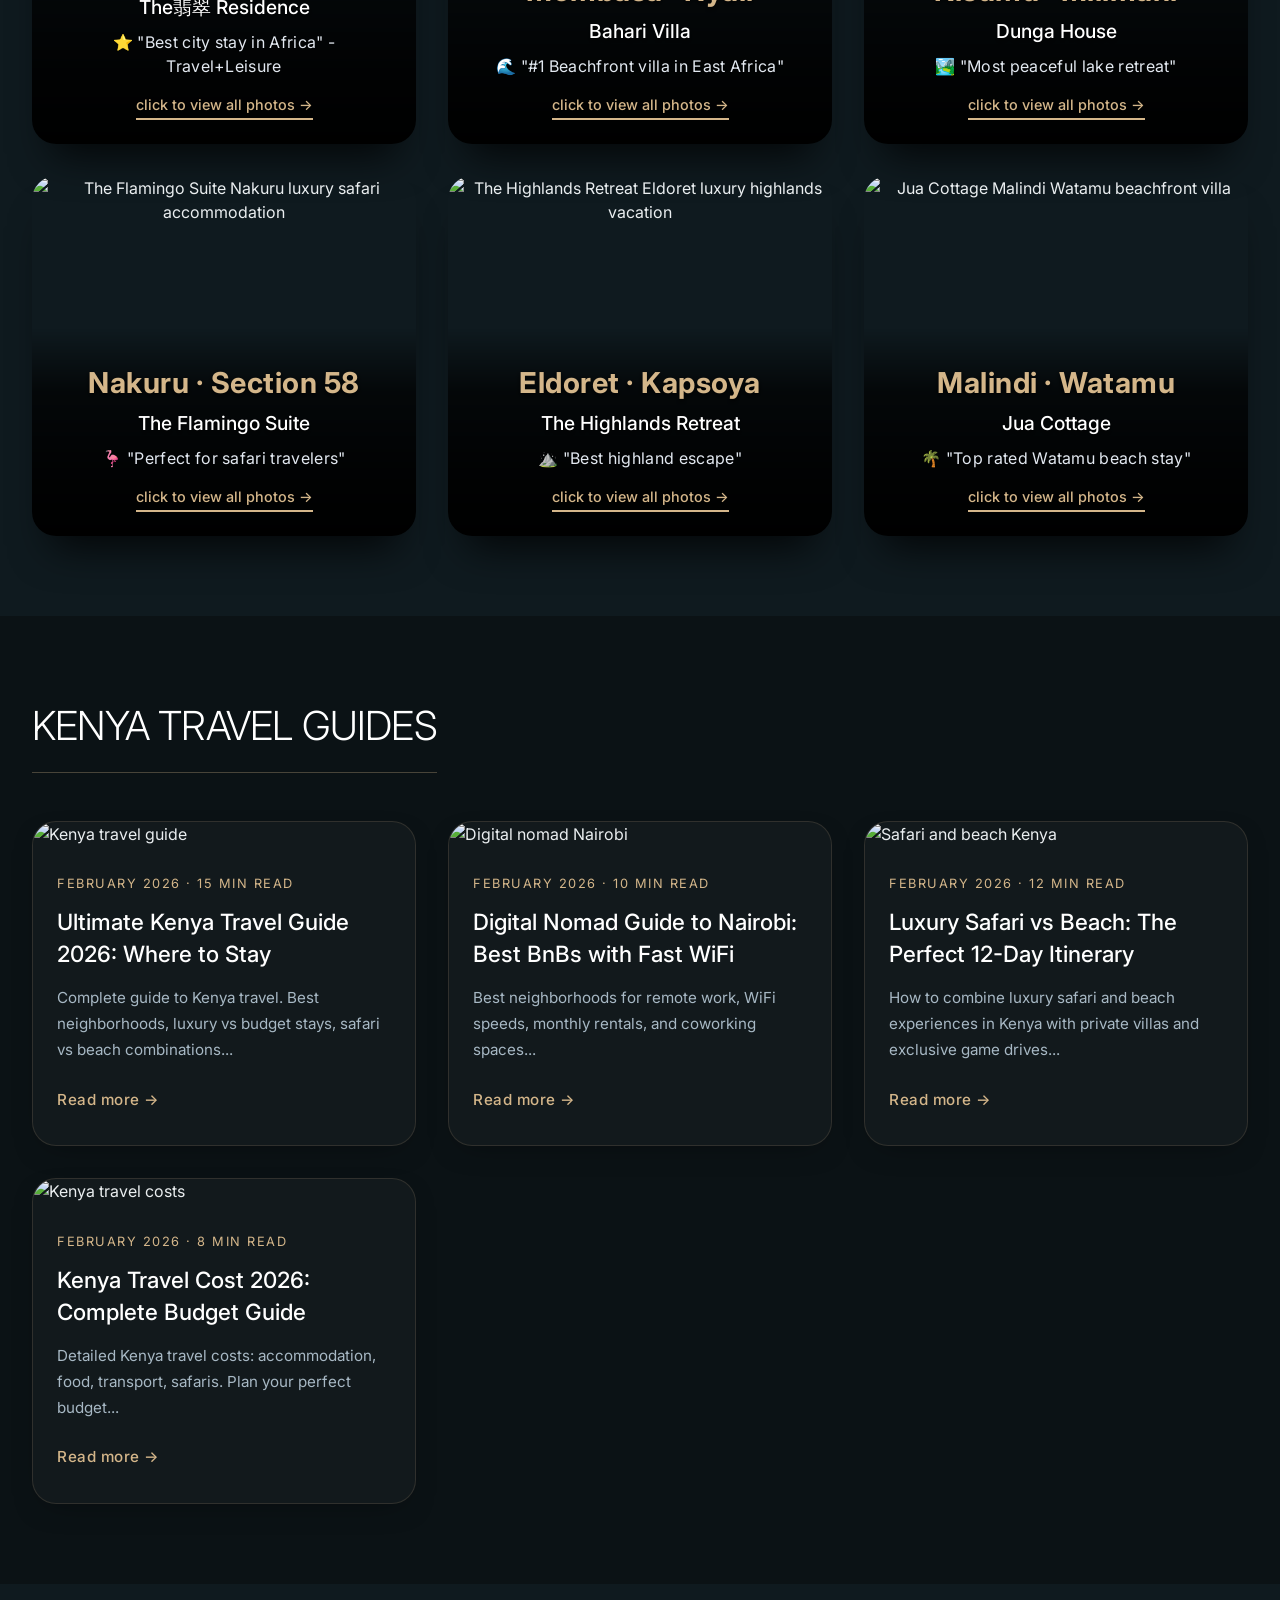
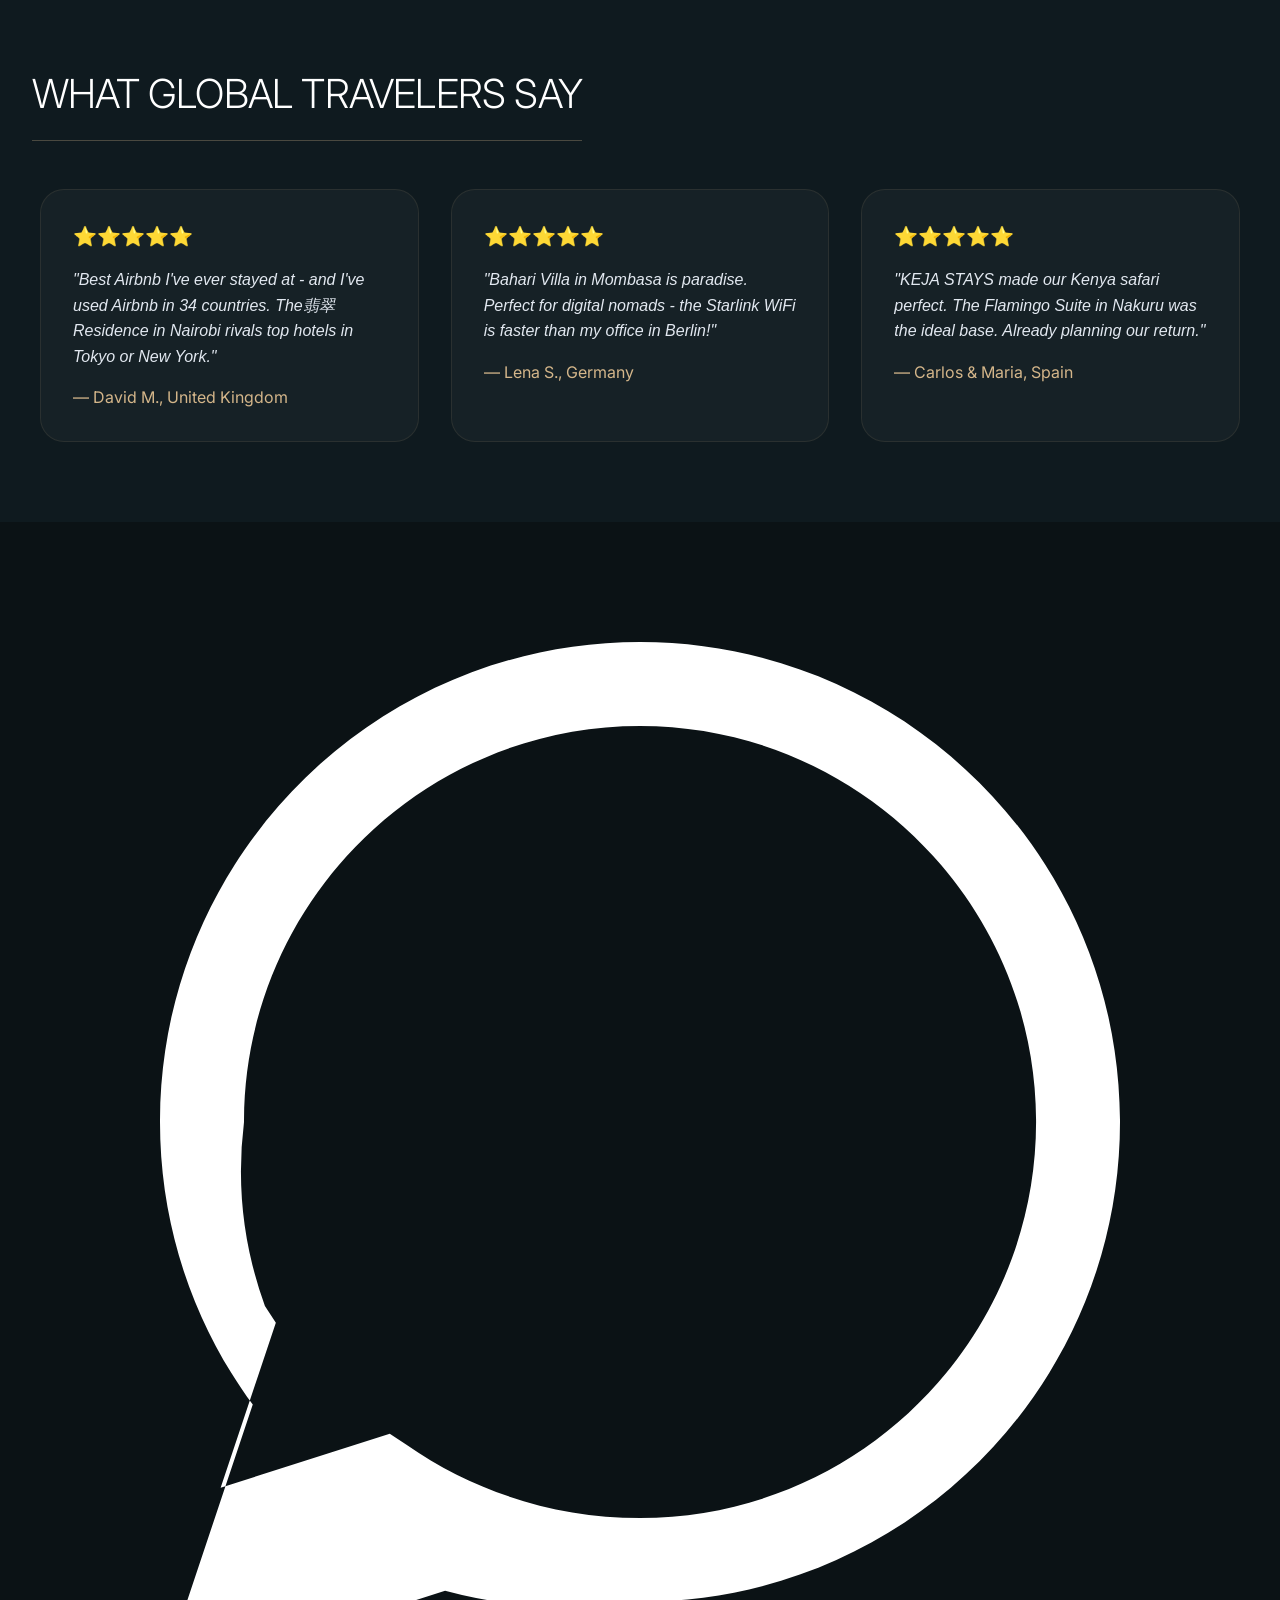
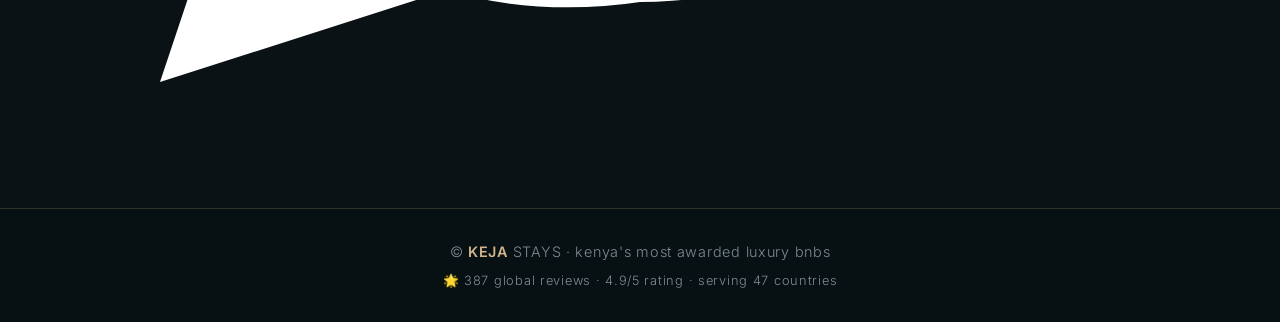
==== commit 242d17f6: "Update index.html" ====
--- a/index.html
+++ b/index.html
@@ -109,6 +109,118 @@
     
     <!-- Three.js -->
     <script src="https://cdnjs.cloudflare.com/ajax/libs/three.js/r128/three.min.js"></script>
+
+    <!-- Additional styles for new elements -->
+    <style>
+        /* country code + phone row */
+        .phone-row {
+            display: flex;
+            gap: 8px;
+        }
+        .country-code {
+            width: 120px;
+            flex-shrink: 0;
+        }
+        .phone-number {
+            flex: 1;
+        }
+        /* beautiful questions field */
+        textarea.questions-field {
+            width: 100%;
+            padding: 14px 16px;
+            background: rgba(255,255,255,0.08);
+            border: 1px solid rgba(255,215,0,0.3);
+            border-radius: 12px;
+            font-size: 1rem;
+            font-family: 'Inter', sans-serif;
+            color: white;
+            resize: vertical;
+            min-height: 90px;
+            transition: 0.2s;
+        }
+        textarea.questions-field:focus {
+            outline: none;
+            border-color: #ffd700;
+            background: rgba(255,255,255,0.12);
+        }
+        textarea.questions-field::placeholder {
+            color: rgba(255,255,255,0.5);
+            font-style: italic;
+        }
+        /* floating whatsapp button bottom left */
+        .whatsapp-float {
+            position: fixed;
+            bottom: 30px;
+            left: 30px;
+            background: #25D366;
+            color: white;
+            font-weight: 600;
+            padding: 14px 28px;
+            border-radius: 60px;
+            display: flex;
+            align-items: center;
+            gap: 10px;
+            box-shadow: 0 8px 20px rgba(0,0,0,0.3);
+            z-index: 1000;
+            font-size: 1.1rem;
+            border: none;
+            cursor: pointer;
+            transition: 0.2s;
+            backdrop-filter: blur(4px);
+            border: 1px solid rgba(255,255,255,0.2);
+        }
+        .whatsapp-float:hover {
+            background: #20b859;
+            transform: scale(1.03);
+            box-shadow: 0 12px 28px rgba(0,0,0,0.4);
+        }
+        .whatsapp-float i { font-size: 1.6rem; }
+        /* keep existing layout intact */
+        .modal-overlay.active { display: flex; }
+        .modal-overlay { display: none; }
+        .country-code select {
+            width: 100%;
+            padding: 14px 8px;
+            background: rgba(255,255,255,0.08);
+            border: 1px solid rgba(255,215,0,0.3);
+            border-radius: 12px;
+            color: white;
+            font-size: 0.95rem;
+            cursor: pointer;
+            font-family: 'Inter', sans-serif;
+            appearance: none;
+            background-image: url("data:image/svg+xml;utf8,<svg xmlns='http://www.w3.org/2000/svg' width='16' height='16' viewBox='0 0 24 24' fill='none' stroke='white' stroke-width='2' stroke-linecap='round' stroke-linejoin='round'><polyline points='6 9 12 15 18 9'/></svg>");
+            background-repeat: no-repeat;
+            background-position: right 10px center;
+            background-size: 16px;
+        }
+        .country-code select option {
+            background: #1a2a2f;
+            color: white;
+        }
+        .form-row.city-dropdown select {
+            width: 100%;
+            padding: 14px 16px;
+            background: rgba(255,255,255,0.08);
+            border: 1px solid rgba(255,215,0,0.3);
+            border-radius: 12px;
+            font-size: 1rem;
+            font-family: 'Inter', sans-serif;
+            color: white;
+            cursor: pointer;
+            appearance: none;
+            background-image: url("data:image/svg+xml;utf8,<svg xmlns='http://www.w3.org/2000/svg' width='16' height='16' viewBox='0 0 24 24' fill='none' stroke='white' stroke-width='2' stroke-linecap='round' stroke-linejoin='round'><polyline points='6 9 12 15 18 9'/></svg>");
+            background-repeat: no-repeat;
+            background-position: right 16px center;
+        }
+        .form-row.city-dropdown select option {
+            background: #1a2a2f;
+            color: white;
+        }
+        .form-row.city-dropdown select:invalid {
+            color: rgba(255,255,255,0.5);
+        }
+    </style>
 </head>
 <body>
     <!-- Language Selector -->
@@ -376,7 +488,7 @@
         </div>
     </section>
 
-    <!-- Booking Modal -->
+    <!-- Booking Modal (modified) -->
     <div class="modal-overlay" id="bookingModal">
         <div class="modal-container">
             <button class="modal-close" id="closeModal" aria-label="Close">&times;</button>
@@ -388,8 +500,27 @@
                 <div class="form-row">
                     <input type="text" name="fromTown" id="fromTown" placeholder="where from? (city, country)" required>
                 </div>
-                <div class="form-row">
-                    <input type="text" name="stayCity" id="stayCity" placeholder="where in kenya? (nairobi, mombasa, etc)" required>
+                <!-- city dropdown instead of manual input -->
+                <div class="form-row city-dropdown">
+                    <select name="stayCity" id="stayCity" required>
+                        <option value="" disabled selected>where in kenya? (choose city)</option>
+                        <option value="Nairobi">Nairobi</option>
+                        <option value="Mombasa">Mombasa</option>
+                        <option value="Kisumu">Kisumu</option>
+                        <option value="Nakuru">Nakuru</option>
+                        <option value="Eldoret">Eldoret</option>
+                        <option value="Malindi">Malindi</option>
+                        <option value="Naivasha">Naivasha</option>
+                        <option value="Nanyuki">Nanyuki</option>
+                        <option value="Diani">Diani</option>
+                        <option value="Watamu">Watamu</option>
+                        <option value="Kilifi">Kilifi</option>
+                        <option value="Lamu">Lamu</option>
+                        <option value="Meru">Meru</option>
+                        <option value="Nyeri">Nyeri</option>
+                        <option value="Machakos">Machakos</option>
+                        <option value="Thika">Thika</option>
+                    </select>
                 </div>
                 <div class="form-row">
                     <select name="bedrooms" id="bedrooms" required>
@@ -401,8 +532,223 @@
                         <option value="5">5+ bedrooms</option>
                     </select>
                 </div>
+                <!-- whatsapp with country code dropdown -->
+                <div class="form-row phone-row">
+                    <div class="country-code">
+                        <select name="countryCode" id="countryCode" required>
+                            <option value="" disabled selected>code</option>
+                            <option value="+1">+1 (US/CA)</option>
+                            <option value="+7">+7 (RU)</option>
+                            <option value="+20">+20 (EG)</option>
+                            <option value="+27">+27 (ZA)</option>
+                            <option value="+30">+30 (GR)</option>
+                            <option value="+31">+31 (NL)</option>
+                            <option value="+32">+32 (BE)</option>
+                            <option value="+33">+33 (FR)</option>
+                            <option value="+34">+34 (ES)</option>
+                            <option value="+36">+36 (HU)</option>
+                            <option value="+39">+39 (IT)</option>
+                            <option value="+40">+40 (RO)</option>
+                            <option value="+41">+41 (CH)</option>
+                            <option value="+43">+43 (AT)</option>
+                            <option value="+44">+44 (UK)</option>
+                            <option value="+45">+45 (DK)</option>
+                            <option value="+46">+46 (SE)</option>
+                            <option value="+47">+47 (NO)</option>
+                            <option value="+48">+48 (PL)</option>
+                            <option value="+49">+49 (DE)</option>
+                            <option value="+51">+51 (PE)</option>
+                            <option value="+52">+52 (MX)</option>
+                            <option value="+53">+53 (CU)</option>
+                            <option value="+54">+54 (AR)</option>
+                            <option value="+55">+55 (BR)</option>
+                            <option value="+56">+56 (CL)</option>
+                            <option value="+57">+57 (CO)</option>
+                            <option value="+58">+58 (VE)</option>
+                            <option value="+60">+60 (MY)</option>
+                            <option value="+61">+61 (AU)</option>
+                            <option value="+62">+62 (ID)</option>
+                            <option value="+63">+63 (PH)</option>
+                            <option value="+64">+64 (NZ)</option>
+                            <option value="+65">+65 (SG)</option>
+                            <option value="+66">+66 (TH)</option>
+                            <option value="+81">+81 (JP)</option>
+                            <option value="+82">+82 (KR)</option>
+                            <option value="+84">+84 (VN)</option>
+                            <option value="+86">+86 (CN)</option>
+                            <option value="+90">+90 (TR)</option>
+                            <option value="+91">+91 (IN)</option>
+                            <option value="+92">+92 (PK)</option>
+                            <option value="+93">+93 (AF)</option>
+                            <option value="+94">+94 (LK)</option>
+                            <option value="+95">+95 (MM)</option>
+                            <option value="+98">+98 (IR)</option>
+                            <option value="+212">+212 (MA)</option>
+                            <option value="+213">+213 (DZ)</option>
+                            <option value="+216">+216 (TN)</option>
+                            <option value="+218">+218 (LY)</option>
+                            <option value="+220">+220 (GM)</option>
+                            <option value="+221">+221 (SN)</option>
+                            <option value="+222">+222 (MR)</option>
+                            <option value="+223">+223 (ML)</option>
+                            <option value="+224">+224 (GN)</option>
+                            <option value="+225">+225 (CI)</option>
+                            <option value="+226">+226 (BF)</option>
+                            <option value="+227">+227 (NE)</option>
+                            <option value="+228">+228 (TG)</option>
+                            <option value="+229">+229 (BJ)</option>
+                            <option value="+230">+230 (MU)</option>
+                            <option value="+231">+231 (LR)</option>
+                            <option value="+232">+232 (SL)</option>
+                            <option value="+233">+233 (GH)</option>
+                            <option value="+234">+234 (NG)</option>
+                            <option value="+235">+235 (TD)</option>
+                            <option value="+236">+236 (CF)</option>
+                            <option value="+237">+237 (CM)</option>
+                            <option value="+238">+238 (CV)</option>
+                            <option value="+239">+239 (ST)</option>
+                            <option value="+240">+240 (GQ)</option>
+                            <option value="+241">+241 (GA)</option>
+                            <option value="+242">+242 (CG)</option>
+                            <option value="+243">+243 (CD)</option>
+                            <option value="+244">+244 (AO)</option>
+                            <option value="+245">+245 (GW)</option>
+                            <option value="+246">+246 (IO)</option>
+                            <option value="+247">+247 (AC)</option>
+                            <option value="+248">+248 (SC)</option>
+                            <option value="+249">+249 (SD)</option>
+                            <option value="+250">+250 (RW)</option>
+                            <option value="+251">+251 (ET)</option>
+                            <option value="+252">+252 (SO)</option>
+                            <option value="+253">+253 (DJ)</option>
+                            <option value="+254">+254 (KE)</option>
+                            <option value="+255">+255 (TZ)</option>
+                            <option value="+256">+256 (UG)</option>
+                            <option value="+257">+257 (BI)</option>
+                            <option value="+258">+258 (MZ)</option>
+                            <option value="+260">+260 (ZM)</option>
+                            <option value="+261">+261 (MG)</option>
+                            <option value="+262">+262 (RE)</option>
+                            <option value="+263">+263 (ZW)</option>
+                            <option value="+264">+264 (NA)</option>
+                            <option value="+265">+265 (MW)</option>
+                            <option value="+266">+266 (LS)</option>
+                            <option value="+267">+267 (BW)</option>
+                            <option value="+268">+268 (SZ)</option>
+                            <option value="+269">+269 (KM)</option>
+                            <option value="+290">+290 (SH)</option>
+                            <option value="+291">+291 (ER)</option>
+                            <option value="+297">+297 (AW)</option>
+                            <option value="+298">+298 (FO)</option>
+                            <option value="+299">+299 (GL)</option>
+                            <option value="+350">+350 (GI)</option>
+                            <option value="+351">+351 (PT)</option>
+                            <option value="+352">+352 (LU)</option>
+                            <option value="+353">+353 (IE)</option>
+                            <option value="+354">+354 (IS)</option>
+                            <option value="+355">+355 (AL)</option>
+                            <option value="+356">+356 (MT)</option>
+                            <option value="+357">+357 (CY)</option>
+                            <option value="+358">+358 (FI)</option>
+                            <option value="+359">+359 (BG)</option>
+                            <option value="+370">+370 (LT)</option>
+                            <option value="+371">+371 (LV)</option>
+                            <option value="+372">+372 (EE)</option>
+                            <option value="+373">+373 (MD)</option>
+                            <option value="+374">+374 (AM)</option>
+                            <option value="+375">+375 (BY)</option>
+                            <option value="+376">+376 (AD)</option>
+                            <option value="+377">+377 (MC)</option>
+                            <option value="+378">+378 (SM)</option>
+                            <option value="+380">+380 (UA)</option>
+                            <option value="+381">+381 (RS)</option>
+                            <option value="+382">+382 (ME)</option>
+                            <option value="+383">+383 (XK)</option>
+                            <option value="+385">+385 (HR)</option>
+                            <option value="+386">+386 (SI)</option>
+                            <option value="+387">+387 (BA)</option>
+                            <option value="+389">+389 (MK)</option>
+                            <option value="+420">+420 (CZ)</option>
+                            <option value="+421">+421 (SK)</option>
+                            <option value="+423">+423 (LI)</option>
+                            <option value="+500">+500 (FK)</option>
+                            <option value="+501">+501 (BZ)</option>
+                            <option value="+502">+502 (GT)</option>
+                            <option value="+503">+503 (SV)</option>
+                            <option value="+504">+504 (HN)</option>
+                            <option value="+505">+505 (NI)</option>
+                            <option value="+506">+506 (CR)</option>
+                            <option value="+507">+507 (PA)</option>
+                            <option value="+508">+508 (PM)</option>
+                            <option value="+509">+509 (HT)</option>
+                            <option value="+590">+590 (GP)</option>
+                            <option value="+591">+591 (BO)</option>
+                            <option value="+592">+592 (GY)</option>
+                            <option value="+593">+593 (EC)</option>
+                            <option value="+594">+594 (GF)</option>
+                            <option value="+595">+595 (PY)</option>
+                            <option value="+596">+596 (MQ)</option>
+                            <option value="+597">+597 (SR)</option>
+                            <option value="+598">+598 (UY)</option>
+                            <option value="+599">+599 (CW)</option>
+                            <option value="+670">+670 (TL)</option>
+                            <option value="+672">+672 (NF)</option>
+                            <option value="+673">+673 (BN)</option>
+                            <option value="+674">+674 (NR)</option>
+                            <option value="+675">+675 (PG)</option>
+                            <option value="+676">+676 (TO)</option>
+                            <option value="+677">+677 (SB)</option>
+                            <option value="+678">+678 (VU)</option>
+                            <option value="+679">+679 (FJ)</option>
+                            <option value="+680">+680 (PW)</option>
+                            <option value="+681">+681 (WF)</option>
+                            <option value="+682">+682 (CK)</option>
+                            <option value="+683">+683 (NU)</option>
+                            <option value="+685">+685 (WS)</option>
+                            <option value="+686">+686 (KI)</option>
+                            <option value="+687">+687 (NC)</option>
+                            <option value="+688">+688 (TV)</option>
+                            <option value="+689">+689 (PF)</option>
+                            <option value="+690">+690 (TK)</option>
+                            <option value="+691">+691 (FM)</option>
+                            <option value="+692">+692 (MH)</option>
+                            <option value="+850">+850 (KP)</option>
+                            <option value="+852">+852 (HK)</option>
+                            <option value="+853">+853 (MO)</option>
+                            <option value="+855">+855 (KH)</option>
+                            <option value="+856">+856 (LA)</option>
+                            <option value="+880">+880 (BD)</option>
+                            <option value="+886">+886 (TW)</option>
+                            <option value="+960">+960 (MV)</option>
+                            <option value="+961">+961 (LB)</option>
+                            <option value="+962">+962 (JO)</option>
+                            <option value="+963">+963 (SY)</option>
+                            <option value="+964">+964 (IQ)</option>
+                            <option value="+965">+965 (KW)</option>
+                            <option value="+966">+966 (SA)</option>
+                            <option value="+967">+967 (YE)</option>
+                            <option value="+968">+968 (OM)</option>
+                            <option value="+970">+970 (PS)</option>
+                            <option value="+971">+971 (AE)</option>
+                            <option value="+972">+972 (IL)</option>
+                            <option value="+973">+973 (BH)</option>
+                            <option value="+974">+974 (QA)</option>
+                            <option value="+975">+975 (BT)</option>
+                            <option value="+976">+976 (MN)</option>
+                            <option value="+977">+977 (NP)</option>
+                            <option value="+992">+992 (TJ)</option>
+                            <option value="+993">+993 (TM)</option>
+                            <option value="+994">+994 (AZ)</option>
+                            <option value="+995">+995 (GE)</option>
+                            <option value="+996">+996 (KG)</option>
+                            <option value="+998">+998 (UZ)</option>
+                        </select>
+                    </div>
+                    <input type="tel" name="whatsapp" id="whatsapp" class="phone-number" placeholder="whatsapp number" required>
+                </div>
+                <!-- new beautiful questions field -->
                 <div class="form-row">
-                    <input type="tel" name="whatsapp" id="whatsapp" placeholder="whatsapp (with country code)" required>
+                    <textarea name="questions" class="questions-field" placeholder="Having any questions? contact us here. Ask about availability, pricing, special requests..."></textarea>
                 </div>
                 <div class="form-row">
                     <button type="submit" class="submit-btn">request booking →</button>
@@ -412,6 +758,21 @@
         </div>
     </div>
 
+    <!-- Floating WhatsApp Button -->
+<a href="https://wa.me/254750055075"
+   class="floating-whatsapp"
+   target="_blank"
+   aria-label="Chat on WhatsApp">
+
+    <span class="whatsapp-icon">
+        <svg xmlns="http://www.w3.org/2000/svg"
+             viewBox="0 0 32 32"
+             fill="white">
+            <path d="M16.002 3C9.373 3 4 8.373 4 15c0 2.645.862 5.086 2.319 7.065L4 29l7.127-2.279A11.946 11.946 0 0 0 16.002 27C22.627 27 28 21.627 28 15S22.627 3 16.002 3zm0 21.9c-2.168 0-4.18-.676-5.84-1.832l-.418-.275-4.228 1.35 1.38-4.122-.273-.424A9.893 9.893 0 0 1 6.1 15c0-5.462 4.44-9.9 9.902-9.9 5.46 0 9.9 4.438 9.9 9.9 0 5.462-4.44 9.9-9.9 9.9z"/>
+        </svg>
+    </span>
+
+</a>
     <!-- Footer -->
     <footer class="site-footer">
         <div class="footer-content">
@@ -498,7 +859,7 @@
         })();
     </script>
 
-    <!-- Booking Modal Script -->
+    <!-- Booking Modal Script (updated to combine full phone) -->
     <script>
         (function() {
             const modal = document.getElementById('bookingModal');
@@ -533,13 +894,32 @@
                 });
             }
 
-            // Form submission
+            // Form submission: combine country code + whatsapp number
             const form = document.getElementById('bookingForm');
             if (form) {
                 form.addEventListener('submit', async (e) => {
                     e.preventDefault();
                     
+                    // get country code and number, then combine into fullWhatsapp
+                    const countryCodeSelect = document.getElementById('countryCode');
+                    const whatsappInput = document.getElementById('whatsapp');
+                    
+                    if (!countryCodeSelect.value) {
+                        alert('Please select your country code');
+                        return;
+                    }
+                    if (!whatsappInput.value.trim()) {
+                        alert('Please enter your WhatsApp number');
+                        return;
+                    }
+                    
+                    const fullPhone = countryCodeSelect.value + whatsappInput.value.trim();
+                    
                     const formData = new FormData(form);
+                    // replace the separate fields with a combined whatsapp number
+                    formData.delete('countryCode');  // remove from payload if you want clean data
+                    formData.set('whatsapp', fullPhone);   // override with full number
+                    
                     const data = Object.fromEntries(formData.entries());
                     
                     const submitBtn = form.querySelector('.submit-btn');
@@ -555,7 +935,7 @@
                         });
 
                         if (response.ok) {
-                            alert(`Thank you ${data.fullName} for choosing KEJA STAYS!\n\nWe've received your booking request for ${data.stayCity}.\n\nOur team will contact you shortly via WhatsApp (${data.whatsapp}) or email.\n\nAsante sana! 🇰🇪`);
+                            alert(`Thank you ${data.fullName} for choosing KEJA STAYS!\n\nWe've received your booking request for ${data.stayCity}.\n\nOur team will contact you shortly via WhatsApp (${fullPhone}) or email.\n\nAsante sana! 🇰🇪`);
                             modal.classList.remove('active');
                             form.reset();
                         } else {
@@ -683,4 +1063,4 @@
     <!-- Load Google Translate -->
     <script type="text/javascript" src="//translate.google.com/translate_a/element.js?cb=googleTranslateElementInit" defer></script>
 </body>
-</html>+</html>
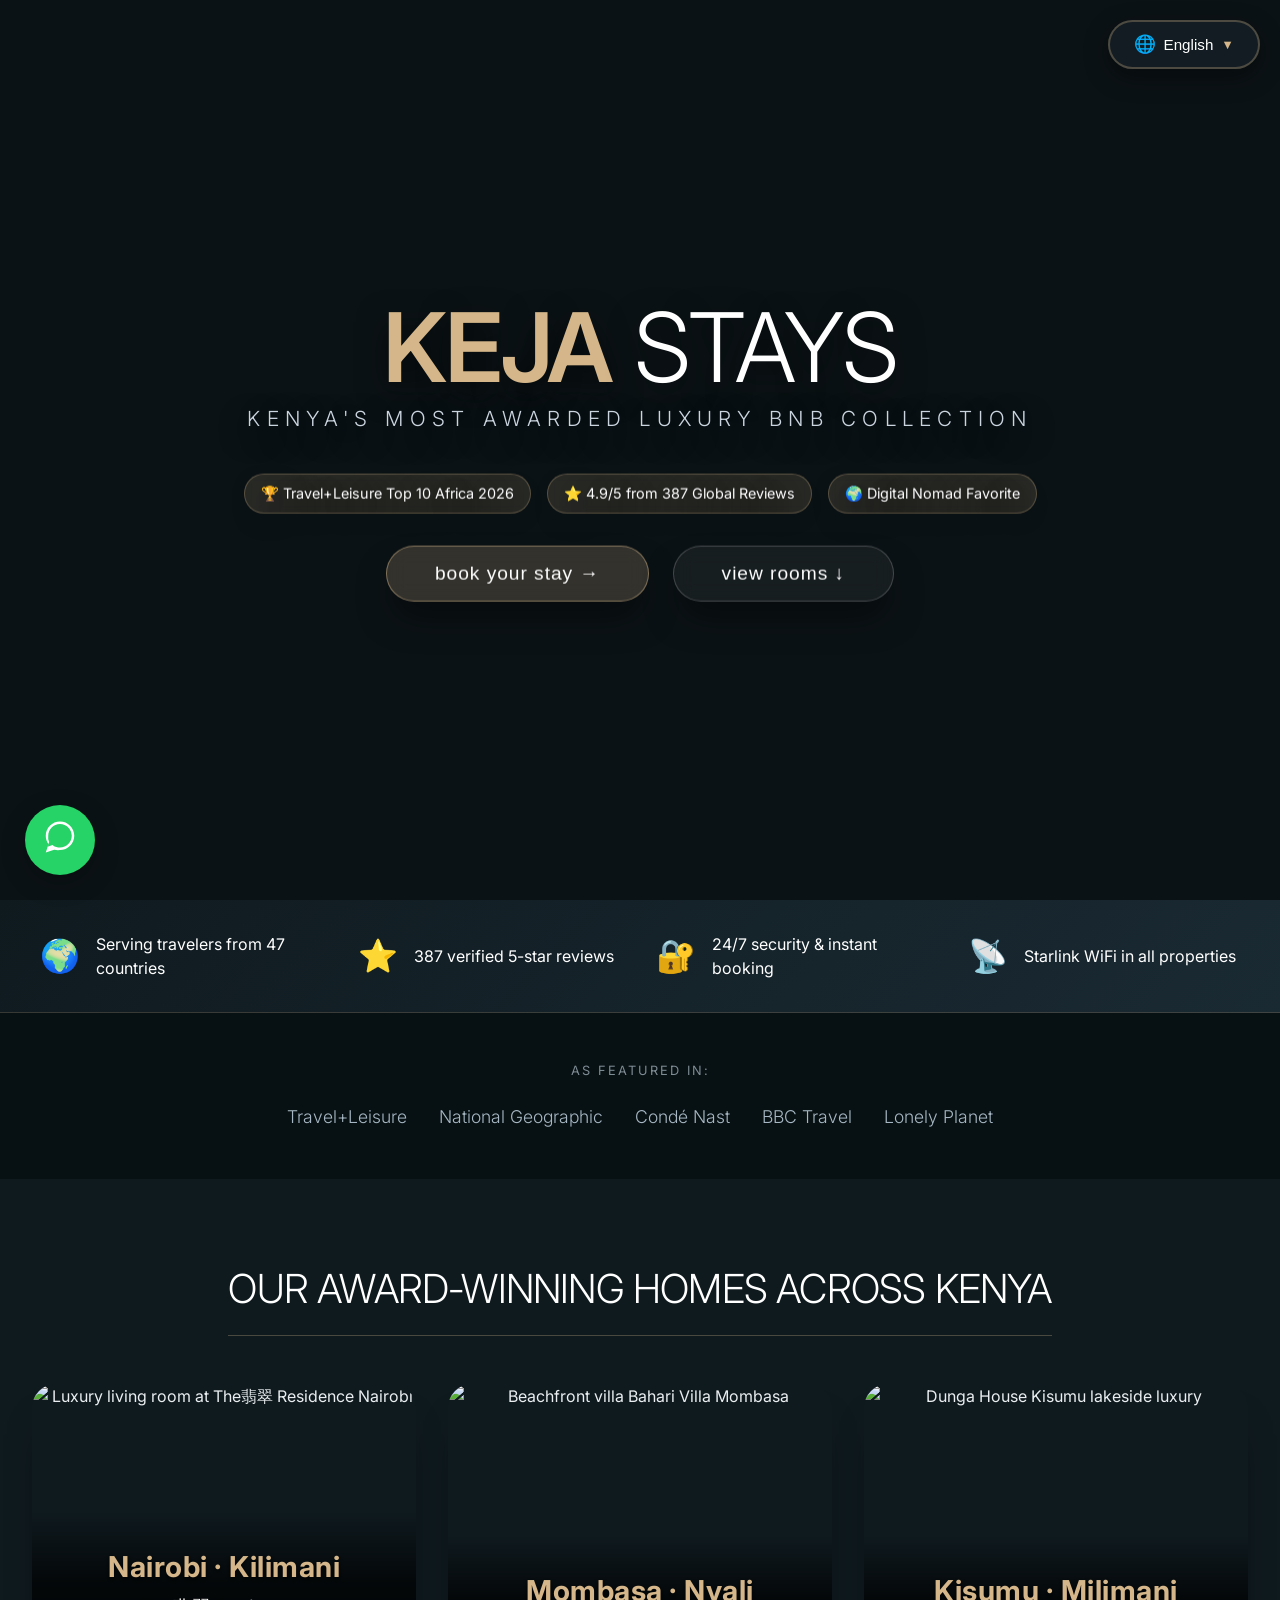
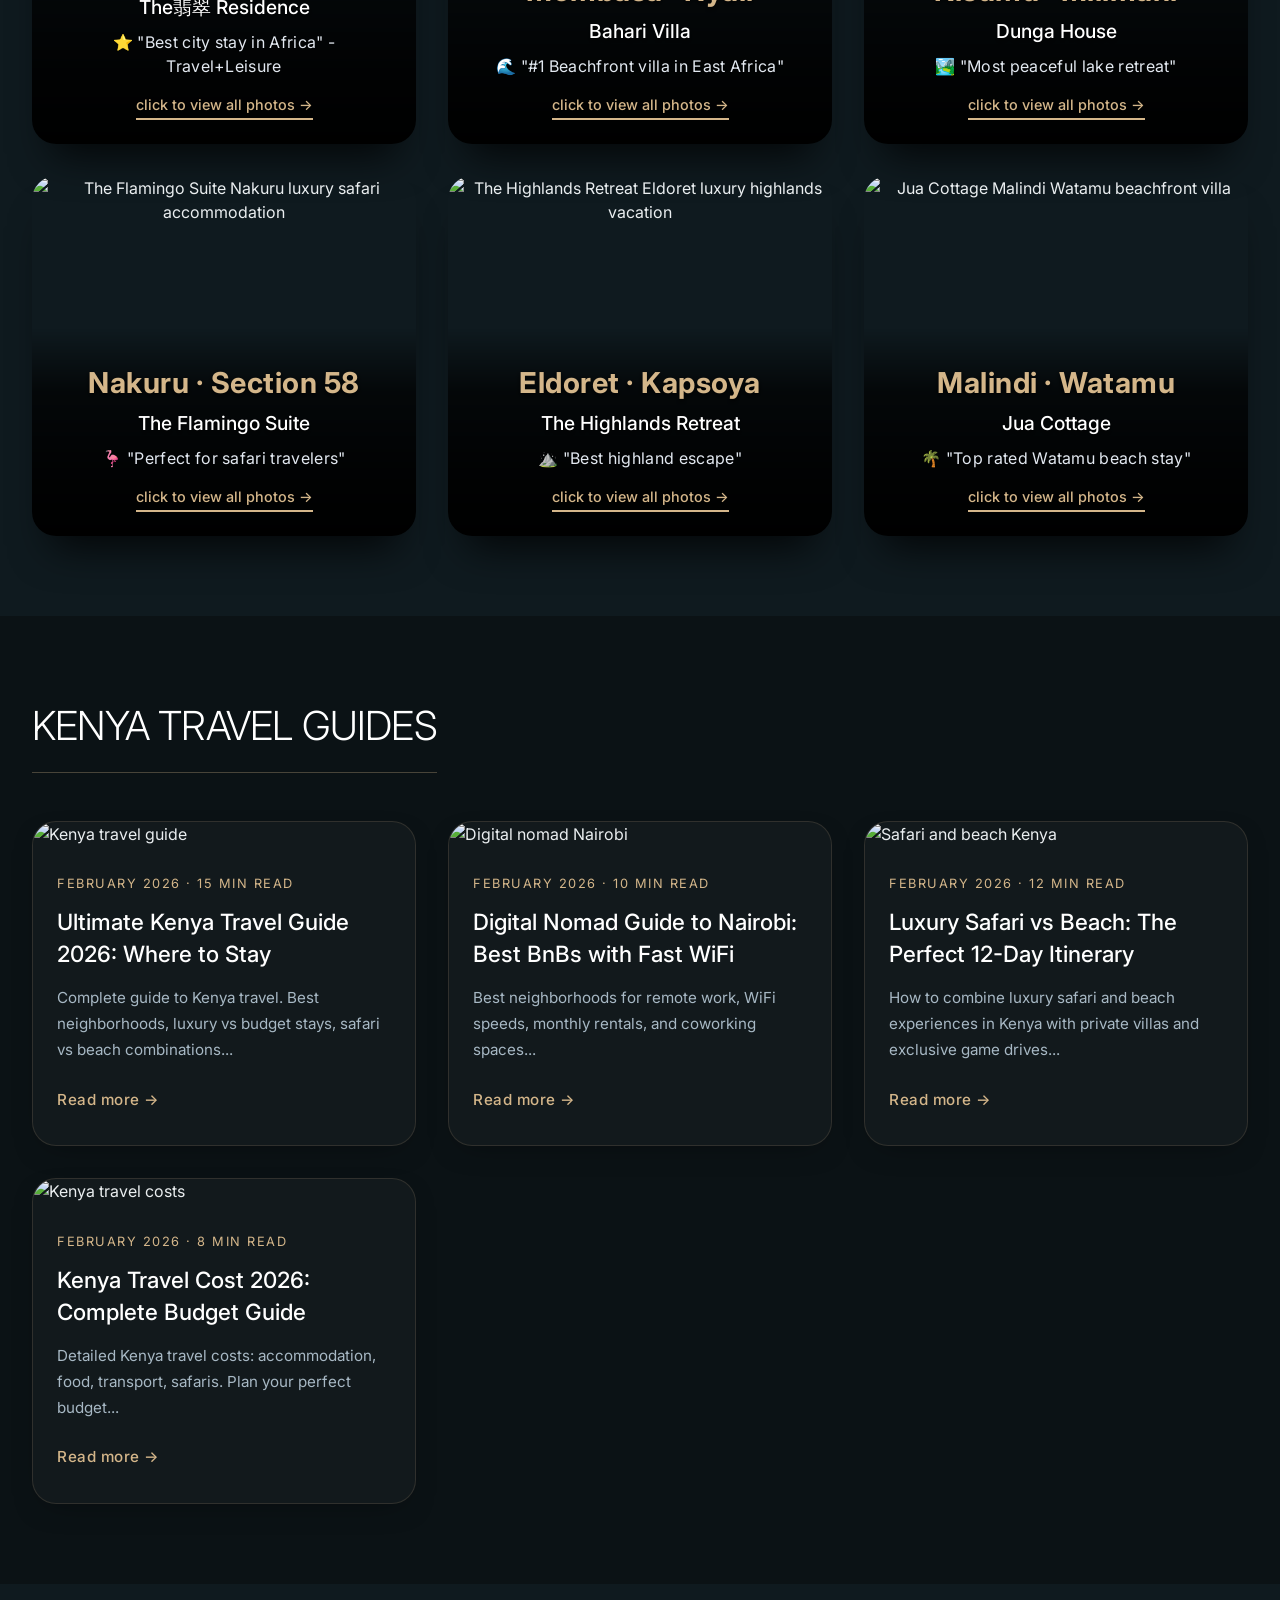
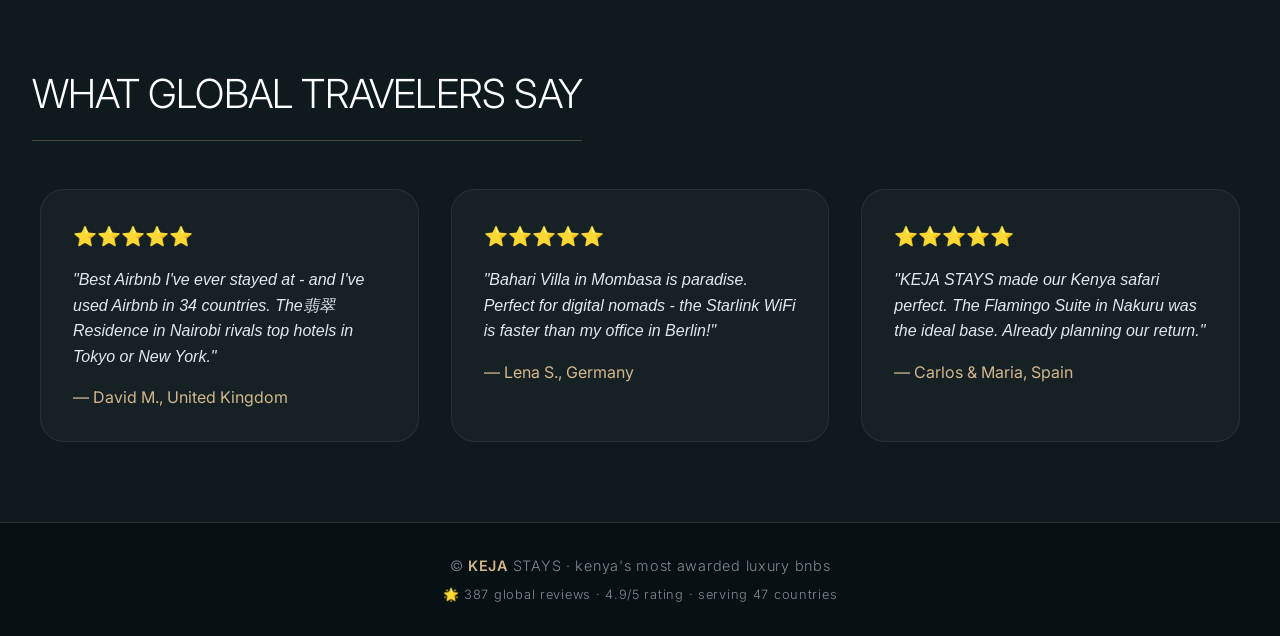
==== commit 25b141a7: "Update index.html" ====
--- a/index.html
+++ b/index.html
@@ -499,6 +499,9 @@
                 </div>
                 <div class="form-row">
                     <input type="text" name="fromTown" id="fromTown" placeholder="where from? (city, country)" required>
+                </div>
+                 <div class="form-row">
+                    <input type="email" name="email" id="email" placeholder="Your email" required>
                 </div>
                 <!-- city dropdown instead of manual input -->
                 <div class="form-row city-dropdown">
--- a/styles.css
+++ b/styles.css
@@ -854,4 +854,29 @@
 /* For Arabic RTL support */
 .lang-option[data-lang="ar"] {
     direction: rtl;
-}+}
+/* Floating WhatsApp */
+.floating-whatsapp {
+    position: fixed;
+    bottom: 25px;
+    left: 25px;   /* change to right: 25px; if you want right side */
+    width: 70px;
+    height: 70px;
+    background-color: #25D366;
+    border-radius: 50%;
+    display: flex;
+    align-items: center;
+    justify-content: center;
+    box-shadow: 0 8px 25px rgba(0,0,0,0.25);
+    z-index: 9999;
+    transition: transform 0.3s ease;
+}
+
+.floating-whatsapp:hover {
+    transform: scale(1.1);
+}
+
+.whatsapp-icon svg {
+    width: 38px;
+    height: 38px;
+}
